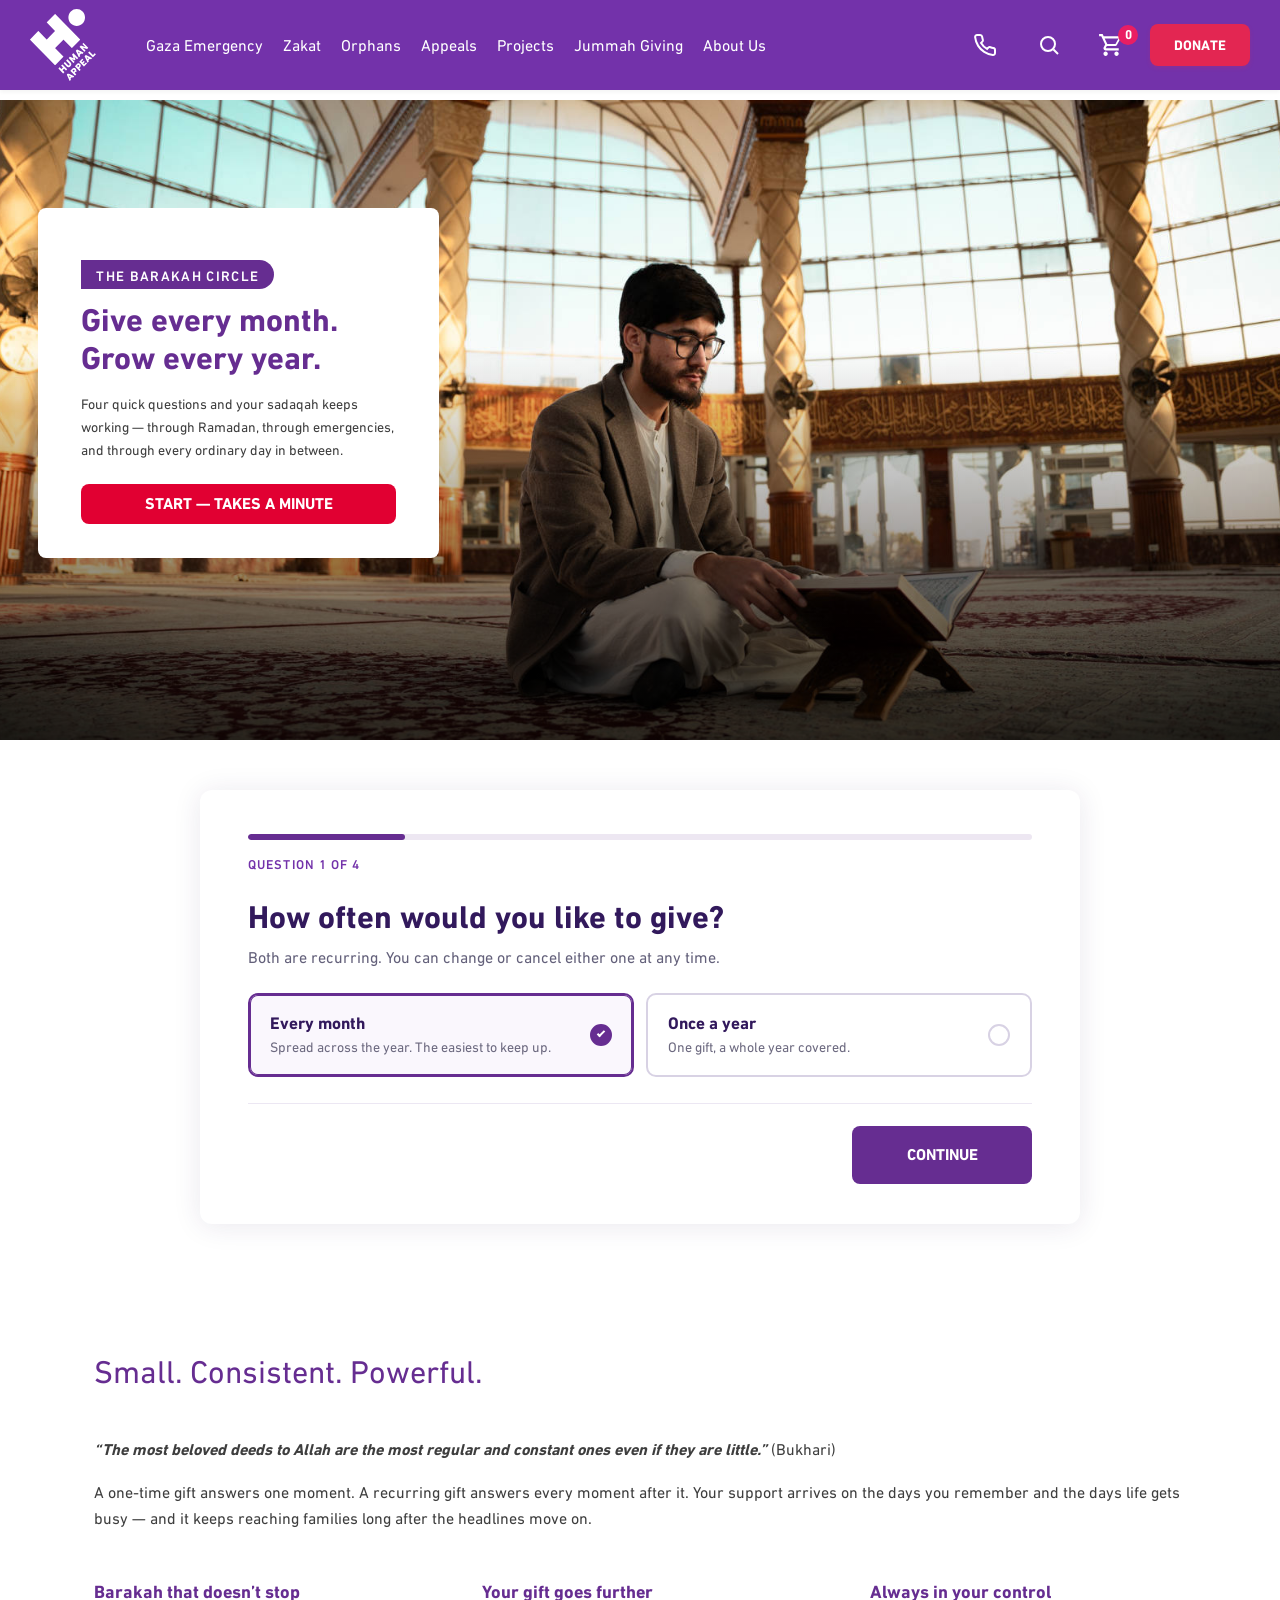
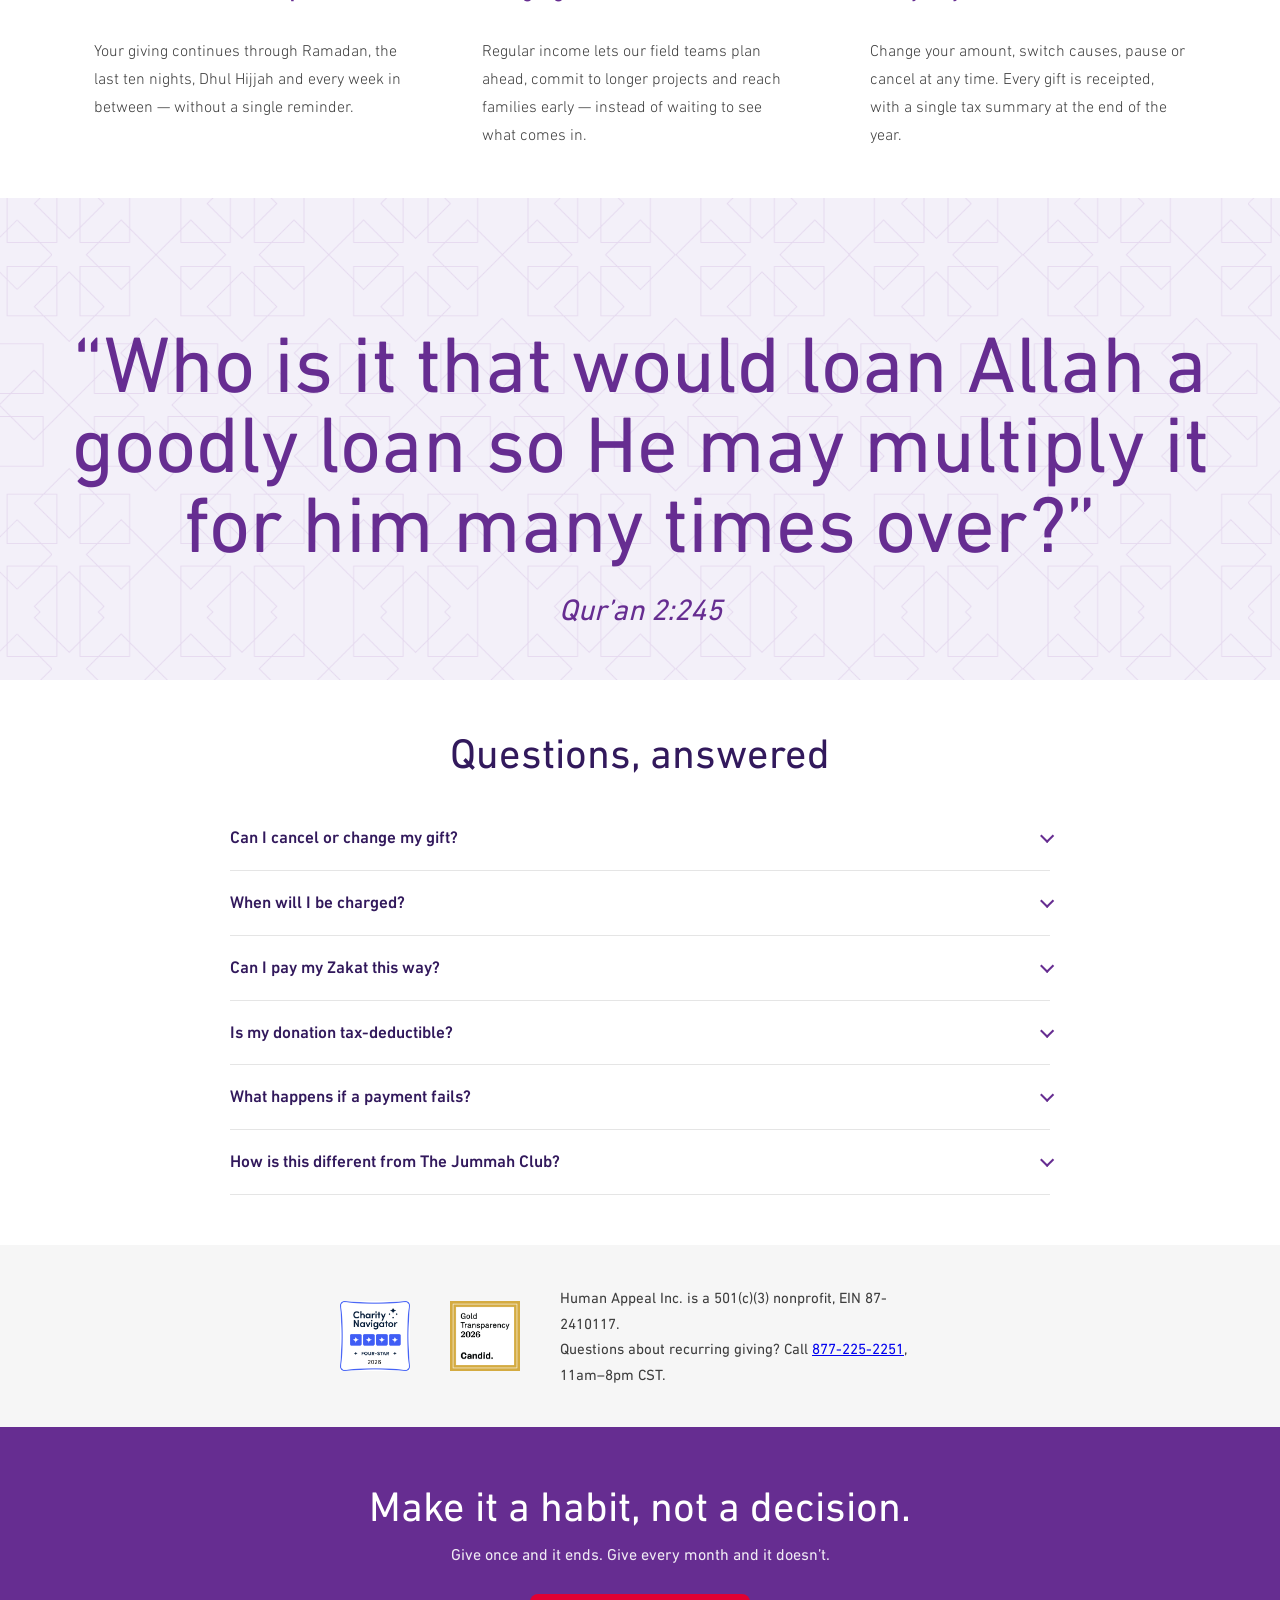
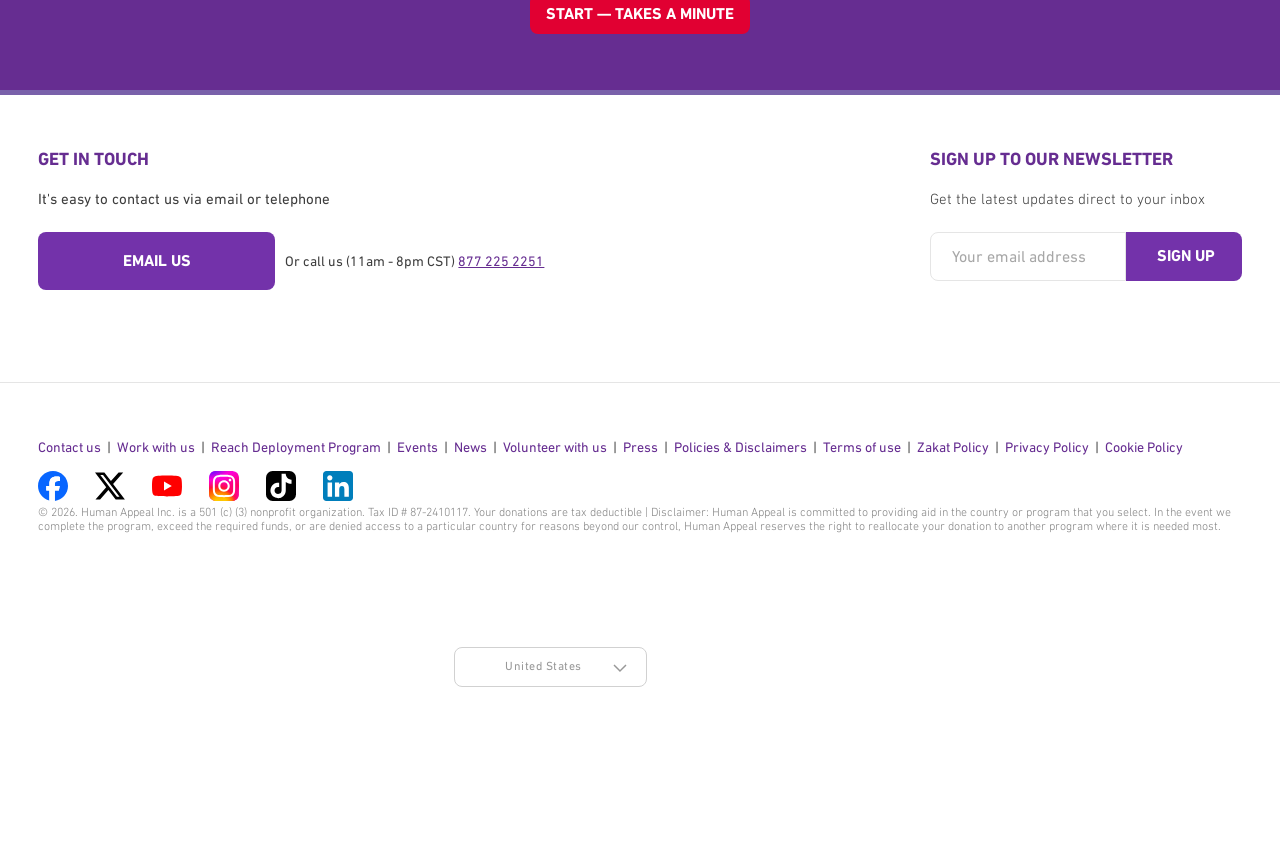
==== preview/live-simulation.html @ 6eb73ef5 "Verify the page inside the real site shell, and fix what that caught build-live-preview.py drops pag" ====
<!doctype html>
<html lang="en">
<head>
<meta charset="utf-8">
<meta name="viewport" content="width=device-width, initial-scale=1">
<title>The Barakah Circle — inside the live humanappealusa.org shell</title>
<meta name="robots" content="noindex, nofollow">
<style>
/* ===== the site's own stylesheets, byte-for-byte, fonts inlined ===== */
@charset "UTF-8";.fa,.fa-brands,.fa-classic,.fa-regular,.fa-solid,.fab,.far,.fas{--_fa-family:var(--fa-family,var(--fa-style-family,"Font Awesome 7 Free"));-webkit-font-smoothing:antialiased;-moz-osx-font-smoothing:grayscale;display:var(--fa-display,inline-block);font-family:var(--_fa-family);font-feature-settings:normal;font-style:normal;font-synthesis:none;font-variant:normal;font-weight:var(--fa-style,900);line-height:1;text-align:center;text-rendering:auto;width:var(--fa-width,1.25em)}:is(.fas,.far,.fab,.fa-solid,.fa-regular,.fa-brands,.fa-classic,.fa):before{content:var(--fa)/""}@supports not (content:""/""){:is(.fas,.far,.fab,.fa-solid,.fa-regular,.fa-brands,.fa-classic,.fa):before{content:var(--fa)}}.fa-1x{font-size:1em}.fa-2x{font-size:2em}.fa-3x{font-size:3em}.fa-4x{font-size:4em}.fa-5x{font-size:5em}.fa-6x{font-size:6em}.fa-7x{font-size:7em}.fa-8x{font-size:8em}.fa-9x{font-size:9em}.fa-10x{font-size:10em}.fa-2xs{font-size:.625em;line-height:.1em;vertical-align:.225em}.fa-xs{font-size:.75em;line-height:.08333em;vertical-align:.125em}.fa-sm{font-size:.875em;line-height:.07143em;vertical-align:.05357em}.fa-lg{font-size:1.25em;line-height:.05em;vertical-align:-.075em}.fa-xl{font-size:1.5em;line-height:.04167em;vertical-align:-.125em}.fa-2xl{font-size:2em;line-height:.03125em;vertical-align:-.1875em}.fa-width-auto{--fa-width:auto}.fa-fw,.fa-width-fixed{--fa-width:1.25em}.fa-ul{list-style-type:none;margin-inline-start:var(--fa-li-margin,2.5em);padding-inline-start:0}.fa-ul>li{position:relative}.fa-li{inset-inline-start:calc(var(--fa-li-width, 2em)*-1);position:absolute;text-align:center;width:var(--fa-li-width,2em);line-height:inherit}.fa-border{border-radius:var(--fa-border-radius,.1em);border:var(--fa-border-width,.0625em) var(--fa-border-style,solid) var(--fa-border-color,#eee);box-sizing:var(--fa-border-box-sizing,content-box);padding:var(--fa-border-padding,.1875em .25em)}.fa-pull-left,.fa-pull-start{float:inline-start;margin-inline-end:var(--fa-pull-margin,.3em)}.fa-pull-end,.fa-pull-right{float:inline-end;margin-inline-start:var(--fa-pull-margin,.3em)}.fa-beat{animation-name:fa-beat;animation-delay:var(--fa-animation-delay,0s);animation-direction:var(--fa-animation-direction,normal);animation-duration:var(--fa-animation-duration,1s);animation-iteration-count:var(--fa-animation-iteration-count,infinite);animation-timing-function:var(--fa-animation-timing,ease-in-out)}.fa-bounce{animation-name:fa-bounce;animation-delay:var(--fa-animation-delay,0s);animation-direction:var(--fa-animation-direction,normal);animation-duration:var(--fa-animation-duration,1s);animation-iteration-count:var(--fa-animation-iteration-count,infinite);animation-timing-function:var(--fa-animation-timing,cubic-bezier(.28,.84,.42,1))}.fa-fade{animation-name:fa-fade;animation-iteration-count:var(--fa-animation-iteration-count,infinite);animation-timing-function:var(--fa-animation-timing,cubic-bezier(.4,0,.6,1))}.fa-beat-fade,.fa-fade{animation-delay:var(--fa-animation-delay,0s);animation-direction:var(--fa-animation-direction,normal);animation-duration:var(--fa-animation-duration,1s)}.fa-beat-fade{animation-name:fa-beat-fade;animation-iteration-count:var(--fa-animation-iteration-count,infinite);animation-timing-function:var(--fa-animation-timing,cubic-bezier(.4,0,.6,1))}.fa-flip{animation-name:fa-flip;animation-delay:var(--fa-animation-delay,0s);animation-direction:var(--fa-animation-direction,normal);animation-duration:var(--fa-animation-duration,1s);animation-iteration-count:var(--fa-animation-iteration-count,infinite);animation-timing-function:var(--fa-animation-timing,ease-in-out)}.fa-shake{animation-name:fa-shake;animation-duration:var(--fa-animation-duration,1s);animation-iteration-count:var(--fa-animation-iteration-count,infinite);animation-timing-function:var(--fa-animation-timing,linear)}.fa-shake,.fa-spin{animation-delay:var(--fa-animation-delay,0s);animation-direction:var(--fa-animation-direction,normal)}.fa-spin{animation-name:fa-spin;animation-duration:var(--fa-animation-duration,2s);animation-iteration-count:var(--fa-animation-iteration-count,infinite);animation-timing-function:var(--fa-animation-timing,linear)}.fa-spin-reverse{--fa-animation-direction:reverse}.fa-pulse,.fa-spin-pulse{animation-name:fa-spin;animation-direction:var(--fa-animation-direction,normal);animation-duration:var(--fa-animation-duration,1s);animation-iteration-count:var(--fa-animation-iteration-count,infinite);animation-timing-function:var(--fa-animation-timing,steps(8))}@media (prefers-reduced-motion:reduce){.fa-beat,.fa-beat-fade,.fa-bounce,.fa-fade,.fa-flip,.fa-pulse,.fa-shake,.fa-spin,.fa-spin-pulse{animation:none!important;transition:none!important}}@keyframes fa-beat{0%,90%{transform:scale(1)}45%{transform:scale(var(--fa-beat-scale,1.25))}}@keyframes fa-bounce{0%{transform:scale(1) translateY(0)}10%{transform:scale(var(--fa-bounce-start-scale-x,1.1),var(--fa-bounce-start-scale-y,.9)) translateY(0)}30%{transform:scale(var(--fa-bounce-jump-scale-x,.9),var(--fa-bounce-jump-scale-y,1.1)) translateY(var(--fa-bounce-height,-.5em))}50%{transform:scale(var(--fa-bounce-land-scale-x,1.05),var(--fa-bounce-land-scale-y,.95)) translateY(0)}57%{transform:scale(1) translateY(var(--fa-bounce-rebound,-.125em))}64%{transform:scale(1) translateY(0)}to{transform:scale(1) translateY(0)}}@keyframes fa-fade{50%{opacity:var(--fa-fade-opacity,.4)}}@keyframes fa-beat-fade{0%,to{opacity:var(--fa-beat-fade-opacity,.4);transform:scale(1)}50%{opacity:1;transform:scale(var(--fa-beat-fade-scale,1.125))}}@keyframes fa-flip{50%{transform:rotate3d(var(--fa-flip-x,0),var(--fa-flip-y,1),var(--fa-flip-z,0),var(--fa-flip-angle,-180deg))}}@keyframes fa-shake{0%{transform:rotate(-15deg)}4%{transform:rotate(15deg)}8%,24%{transform:rotate(-18deg)}12%,28%{transform:rotate(18deg)}16%{transform:rotate(-22deg)}20%{transform:rotate(22deg)}32%{transform:rotate(-12deg)}36%{transform:rotate(12deg)}40%,to{transform:rotate(0)}}@keyframes fa-spin{0%{transform:rotate(0)}to{transform:rotate(1turn)}}.fa-rotate-90{transform:rotate(90deg)}.fa-rotate-180{transform:rotate(180deg)}.fa-rotate-270{transform:rotate(270deg)}.fa-flip-horizontal{transform:scaleX(-1)}.fa-flip-vertical{transform:scaleY(-1)}.fa-flip-both,.fa-flip-horizontal.fa-flip-vertical{transform:scale(-1)}.fa-rotate-by{transform:rotate(var(--fa-rotate-angle,0))}.fa-stack{display:inline-block;height:2em;line-height:2em;position:relative;vertical-align:middle;width:2.5em}.fa-stack-1x,.fa-stack-2x{--fa-width:100%;top:0;right:0;bottom:0;left:0;position:absolute;text-align:center;width:var(--fa-width);z-index:var(--fa-stack-z-index,auto)}.fa-stack-1x{line-height:inherit}.fa-stack-2x{font-size:2em}.fa-inverse{color:var(--fa-inverse,#fff)}.fa-0{--fa:"0"}.fa-1{--fa:"1"}.fa-2{--fa:"2"}.fa-3{--fa:"3"}.fa-4{--fa:"4"}.fa-5{--fa:"5"}.fa-6{--fa:"6"}.fa-7{--fa:"7"}.fa-8{--fa:"8"}.fa-9{--fa:"9"}.fa-exclamation{--fa:"!"}.fa-hashtag{--fa:"#"}.fa-dollar,.fa-dollar-sign,.fa-usd{--fa:"$"}.fa-percent,.fa-percentage{--fa:"%"}.fa-asterisk{--fa:"*"}.fa-add,.fa-plus{--fa:"+"}.fa-less-than{--fa:"<"}.fa-equals{--fa:"="}.fa-greater-than{--fa:">"}.fa-question{--fa:"?"}.fa-at{--fa:"@"}.fa-a{--fa:"A"}.fa-b{--fa:"B"}.fa-c{--fa:"C"}.fa-d{--fa:"D"}.fa-e{--fa:"E"}.fa-f{--fa:"F"}.fa-g{--fa:"G"}.fa-h{--fa:"H"}.fa-i{--fa:"I"}.fa-j{--fa:"J"}.fa-k{--fa:"K"}.fa-l{--fa:"L"}.fa-m{--fa:"M"}.fa-n{--fa:"N"}.fa-o{--fa:"O"}.fa-p{--fa:"P"}.fa-q{--fa:"Q"}.fa-r{--fa:"R"}.fa-s{--fa:"S"}.fa-t{--fa:"T"}.fa-u{--fa:"U"}.fa-v{--fa:"V"}.fa-w{--fa:"W"}.fa-x{--fa:"X"}.fa-y{--fa:"Y"}.fa-z{--fa:"Z"}.fa-faucet{--fa:""}.fa-faucet-drip{--fa:""}.fa-house-chimney-window{--fa:""}.fa-house-signal{--fa:""}.fa-temperature-arrow-down,.fa-temperature-down{--fa:""}.fa-temperature-arrow-up,.fa-temperature-up{--fa:""}.fa-trailer{--fa:""}.fa-bacteria{--fa:""}.fa-bacterium{--fa:""}.fa-box-tissue{--fa:""}.fa-hand-holding-medical{--fa:""}.fa-hand-sparkles{--fa:""}.fa-hands-bubbles,.fa-hands-wash{--fa:""}.fa-handshake-alt-slash,.fa-handshake-simple-slash,.fa-handshake-slash{--fa:""}.fa-head-side-cough{--fa:""}.fa-head-side-cough-slash{--fa:""}.fa-head-side-mask{--fa:""}.fa-head-side-virus{--fa:""}.fa-house-chimney-user{--fa:""}.fa-house-laptop,.fa-laptop-house{--fa:""}.fa-lungs-virus{--fa:""}.fa-people-arrows,.fa-people-arrows-left-right{--fa:""}.fa-plane-slash{--fa:""}.fa-pump-medical{--fa:""}.fa-pump-soap{--fa:""}.fa-shield-virus{--fa:""}.fa-sink{--fa:""}.fa-soap{--fa:""}.fa-stopwatch-20{--fa:""}.fa-shop-slash,.fa-store-alt-slash{--fa:""}.fa-store-slash{--fa:""}.fa-toilet-paper-slash{--fa:""}.fa-users-slash{--fa:""}.fa-virus{--fa:""}.fa-virus-slash{--fa:""}.fa-viruses{--fa:""}.fa-vest{--fa:""}.fa-vest-patches{--fa:""}.fa-arrow-trend-down{--fa:""}.fa-arrow-trend-up{--fa:""}.fa-arrow-up-from-bracket{--fa:""}.fa-austral-sign{--fa:""}.fa-baht-sign{--fa:""}.fa-bitcoin-sign{--fa:""}.fa-bolt-lightning{--fa:""}.fa-book-bookmark{--fa:""}.fa-camera-rotate{--fa:""}.fa-cedi-sign{--fa:""}.fa-chart-column{--fa:""}.fa-chart-gantt{--fa:""}.fa-clapperboard{--fa:""}.fa-closed-captioning-slash{--fa:""}.fa-clover{--fa:""}.fa-code-compare{--fa:""}.fa-code-fork{--fa:""}.fa-code-pull-request{--fa:""}.fa-colon-sign{--fa:""}.fa-cruzeiro-sign{--fa:""}.fa-display{--fa:""}.fa-dong-sign{--fa:""}.fa-elevator{--fa:""}.fa-filter-circle-xmark{--fa:""}.fa-florin-sign{--fa:""}.fa-folder-closed{--fa:""}.fa-franc-sign{--fa:""}.fa-guarani-sign{--fa:""}.fa-gun{--fa:""}.fa-hands-clapping{--fa:""}.fa-home-user,.fa-house-user{--fa:""}.fa-indian-rupee,.fa-indian-rupee-sign,.fa-inr{--fa:""}.fa-kip-sign{--fa:""}.fa-lari-sign{--fa:""}.fa-litecoin-sign{--fa:""}.fa-manat-sign{--fa:""}.fa-mask-face{--fa:""}.fa-mill-sign{--fa:""}.fa-money-bills{--fa:""}.fa-naira-sign{--fa:""}.fa-notdef{--fa:""}.fa-panorama{--fa:""}.fa-peseta-sign{--fa:""}.fa-peso-sign{--fa:""}.fa-plane-up{--fa:""}.fa-rupiah-sign{--fa:""}.fa-stairs{--fa:""}.fa-timeline{--fa:""}.fa-truck-front{--fa:""}.fa-try,.fa-turkish-lira,.fa-turkish-lira-sign{--fa:""}.fa-vault{--fa:""}.fa-magic-wand-sparkles,.fa-wand-magic-sparkles{--fa:""}.fa-wheat-alt,.fa-wheat-awn{--fa:""}.fa-wheelchair-alt,.fa-wheelchair-move{--fa:""}.fa-bangladeshi-taka-sign{--fa:""}.fa-bowl-rice{--fa:""}.fa-person-pregnant{--fa:""}.fa-home-lg,.fa-house-chimney{--fa:""}.fa-house-crack{--fa:""}.fa-house-medical{--fa:""}.fa-cent-sign{--fa:""}.fa-plus-minus{--fa:""}.fa-sailboat{--fa:""}.fa-section{--fa:""}.fa-shrimp{--fa:""}.fa-brazilian-real-sign{--fa:""}.fa-chart-simple{--fa:""}.fa-diagram-next{--fa:""}.fa-diagram-predecessor{--fa:""}.fa-diagram-successor{--fa:""}.fa-earth-oceania,.fa-globe-oceania{--fa:""}.fa-bug-slash{--fa:""}.fa-file-circle-plus{--fa:""}.fa-shop-lock{--fa:""}.fa-virus-covid{--fa:""}.fa-virus-covid-slash{--fa:""}.fa-anchor-circle-check{--fa:""}.fa-anchor-circle-exclamation{--fa:""}.fa-anchor-circle-xmark{--fa:""}.fa-anchor-lock{--fa:""}.fa-arrow-down-up-across-line{--fa:""}.fa-arrow-down-up-lock{--fa:""}.fa-arrow-right-to-city{--fa:""}.fa-arrow-up-from-ground-water{--fa:""}.fa-arrow-up-from-water-pump{--fa:""}.fa-arrow-up-right-dots{--fa:""}.fa-arrows-down-to-line{--fa:""}.fa-arrows-down-to-people{--fa:""}.fa-arrows-left-right-to-line{--fa:""}.fa-arrows-spin{--fa:""}.fa-arrows-split-up-and-left{--fa:""}.fa-arrows-to-circle{--fa:""}.fa-arrows-to-dot{--fa:""}.fa-arrows-to-eye{--fa:""}.fa-arrows-turn-right{--fa:""}.fa-arrows-turn-to-dots{--fa:""}.fa-arrows-up-to-line{--fa:""}.fa-bore-hole{--fa:""}.fa-bottle-droplet{--fa:""}.fa-bottle-water{--fa:""}.fa-bowl-food{--fa:""}.fa-boxes-packing{--fa:""}.fa-bridge{--fa:""}.fa-bridge-circle-check{--fa:""}.fa-bridge-circle-exclamation{--fa:""}.fa-bridge-circle-xmark{--fa:""}.fa-bridge-lock{--fa:""}.fa-bridge-water{--fa:""}.fa-bucket{--fa:""}.fa-bugs{--fa:""}.fa-building-circle-arrow-right{--fa:""}.fa-building-circle-check{--fa:""}.fa-building-circle-exclamation{--fa:""}.fa-building-circle-xmark{--fa:""}.fa-building-flag{--fa:""}.fa-building-lock{--fa:""}.fa-building-ngo{--fa:""}.fa-building-shield{--fa:""}.fa-building-un{--fa:""}.fa-building-user{--fa:""}.fa-building-wheat{--fa:""}.fa-burst{--fa:""}.fa-car-on{--fa:""}.fa-car-tunnel{--fa:""}.fa-child-combatant,.fa-child-rifle{--fa:""}.fa-children{--fa:""}.fa-circle-nodes{--fa:""}.fa-clipboard-question{--fa:""}.fa-cloud-showers-water{--fa:""}.fa-computer{--fa:""}.fa-cubes-stacked{--fa:""}.fa-envelope-circle-check{--fa:""}.fa-explosion{--fa:""}.fa-ferry{--fa:""}.fa-file-circle-exclamation{--fa:""}.fa-file-circle-minus{--fa:""}.fa-file-circle-question{--fa:""}.fa-file-shield{--fa:""}.fa-fire-burner{--fa:""}.fa-fish-fins{--fa:""}.fa-flask-vial{--fa:""}.fa-glass-water{--fa:""}.fa-glass-water-droplet{--fa:""}.fa-group-arrows-rotate{--fa:""}.fa-hand-holding-hand{--fa:""}.fa-handcuffs{--fa:""}.fa-hands-bound{--fa:""}.fa-hands-holding-child{--fa:""}.fa-hands-holding-circle{--fa:""}.fa-heart-circle-bolt{--fa:""}.fa-heart-circle-check{--fa:""}.fa-heart-circle-exclamation{--fa:""}.fa-heart-circle-minus{--fa:""}.fa-heart-circle-plus{--fa:""}.fa-heart-circle-xmark{--fa:""}.fa-helicopter-symbol{--fa:""}.fa-helmet-un{--fa:""}.fa-hill-avalanche{--fa:""}.fa-hill-rockslide{--fa:""}.fa-house-circle-check{--fa:""}.fa-house-circle-exclamation{--fa:""}.fa-house-circle-xmark{--fa:""}.fa-house-fire{--fa:""}.fa-house-flag{--fa:""}.fa-house-flood-water{--fa:""}.fa-house-flood-water-circle-arrow-right{--fa:""}.fa-house-lock{--fa:""}.fa-house-medical-circle-check{--fa:""}.fa-house-medical-circle-exclamation{--fa:""}.fa-house-medical-circle-xmark{--fa:""}.fa-house-medical-flag{--fa:""}.fa-house-tsunami{--fa:""}.fa-jar{--fa:""}.fa-jar-wheat{--fa:""}.fa-jet-fighter-up{--fa:""}.fa-jug-detergent{--fa:""}.fa-kitchen-set{--fa:""}.fa-land-mine-on{--fa:""}.fa-landmark-flag{--fa:""}.fa-laptop-file{--fa:""}.fa-lines-leaning{--fa:""}.fa-location-pin-lock{--fa:""}.fa-locust{--fa:""}.fa-magnifying-glass-arrow-right{--fa:""}.fa-magnifying-glass-chart{--fa:""}.fa-mars-and-venus-burst{--fa:""}.fa-mask-ventilator{--fa:""}.fa-mattress-pillow{--fa:""}.fa-mobile-retro{--fa:""}.fa-money-bill-transfer{--fa:""}.fa-money-bill-trend-up{--fa:""}.fa-money-bill-wheat{--fa:""}.fa-mosquito{--fa:""}.fa-mosquito-net{--fa:""}.fa-mound{--fa:""}.fa-mountain-city{--fa:""}.fa-mountain-sun{--fa:""}.fa-oil-well{--fa:""}.fa-people-group{--fa:""}.fa-people-line{--fa:""}.fa-people-pulling{--fa:""}.fa-people-robbery{--fa:""}.fa-people-roof{--fa:""}.fa-person-arrow-down-to-line{--fa:""}.fa-person-arrow-up-from-line{--fa:""}.fa-person-breastfeeding{--fa:""}.fa-person-burst{--fa:""}.fa-person-cane{--fa:""}.fa-person-chalkboard{--fa:""}.fa-person-circle-check{--fa:""}.fa-person-circle-exclamation{--fa:""}.fa-person-circle-minus{--fa:""}.fa-person-circle-plus{--fa:""}.fa-person-circle-question{--fa:""}.fa-person-circle-xmark{--fa:""}.fa-person-dress-burst{--fa:""}.fa-person-drowning{--fa:""}.fa-person-falling{--fa:""}.fa-person-falling-burst{--fa:""}.fa-person-half-dress{--fa:""}.fa-person-harassing{--fa:""}.fa-person-military-pointing{--fa:""}.fa-person-military-rifle{--fa:""}.fa-person-military-to-person{--fa:""}.fa-person-rays{--fa:""}.fa-person-rifle{--fa:""}.fa-person-shelter{--fa:""}.fa-person-walking-arrow-loop-left{--fa:""}.fa-person-walking-arrow-right{--fa:""}.fa-person-walking-dashed-line-arrow-right{--fa:""}.fa-person-walking-luggage{--fa:""}.fa-plane-circle-check{--fa:""}.fa-plane-circle-exclamation{--fa:""}.fa-plane-circle-xmark{--fa:""}.fa-plane-lock{--fa:""}.fa-plate-wheat{--fa:""}.fa-plug-circle-bolt{--fa:""}.fa-plug-circle-check{--fa:""}.fa-plug-circle-exclamation{--fa:""}.fa-plug-circle-minus{--fa:""}.fa-plug-circle-plus{--fa:""}.fa-plug-circle-xmark{--fa:""}.fa-ranking-star{--fa:""}.fa-road-barrier{--fa:""}.fa-road-bridge{--fa:""}.fa-road-circle-check{--fa:""}.fa-road-circle-exclamation{--fa:""}.fa-road-circle-xmark{--fa:""}.fa-road-lock{--fa:""}.fa-road-spikes{--fa:""}.fa-rug{--fa:""}.fa-sack-xmark{--fa:""}.fa-school-circle-check{--fa:""}.fa-school-circle-exclamation{--fa:""}.fa-school-circle-xmark{--fa:""}.fa-school-flag{--fa:""}.fa-school-lock{--fa:""}.fa-sheet-plastic{--fa:""}.fa-shield-cat{--fa:""}.fa-shield-dog{--fa:""}.fa-shield-heart{--fa:""}.fa-square-nfi{--fa:""}.fa-square-person-confined{--fa:""}.fa-square-virus{--fa:""}.fa-rod-asclepius,.fa-rod-snake,.fa-staff-aesculapius,.fa-staff-snake{--fa:""}.fa-sun-plant-wilt{--fa:""}.fa-tarp{--fa:""}.fa-tarp-droplet{--fa:""}.fa-tent{--fa:""}.fa-tent-arrow-down-to-line{--fa:""}.fa-tent-arrow-left-right{--fa:""}.fa-tent-arrow-turn-left{--fa:""}.fa-tent-arrows-down{--fa:""}.fa-tents{--fa:""}.fa-toilet-portable{--fa:""}.fa-toilets-portable{--fa:""}.fa-tower-cell{--fa:""}.fa-tower-observation{--fa:""}.fa-tree-city{--fa:""}.fa-trowel{--fa:""}.fa-trowel-bricks{--fa:""}.fa-truck-arrow-right{--fa:""}.fa-truck-droplet{--fa:""}.fa-truck-field{--fa:""}.fa-truck-field-un{--fa:""}.fa-truck-plane{--fa:""}.fa-users-between-lines{--fa:""}.fa-users-line{--fa:""}.fa-users-rays{--fa:""}.fa-users-rectangle{--fa:""}.fa-users-viewfinder{--fa:""}.fa-vial-circle-check{--fa:""}.fa-vial-virus{--fa:""}.fa-wheat-awn-circle-exclamation{--fa:""}.fa-worm{--fa:""}.fa-xmarks-lines{--fa:""}.fa-child-dress{--fa:""}.fa-child-reaching{--fa:""}.fa-file-circle-check{--fa:""}.fa-file-circle-xmark{--fa:""}.fa-person-through-window{--fa:""}.fa-plant-wilt{--fa:""}.fa-stapler{--fa:""}.fa-train-tram{--fa:""}.fa-table-cells-column-lock{--fa:""}.fa-table-cells-row-lock{--fa:""}.fa-web-awesome{--fa:""}.fa-thumb-tack-slash,.fa-thumbtack-slash{--fa:""}.fa-table-cells-row-unlock{--fa:""}.fa-chart-diagram{--fa:""}.fa-comment-nodes{--fa:""}.fa-file-fragment{--fa:""}.fa-file-half-dashed{--fa:""}.fa-hexagon-nodes{--fa:""}.fa-hexagon-nodes-bolt{--fa:""}.fa-square-binary{--fa:""}.fa-pentagon{--fa:""}.fa-non-binary{--fa:""}.fa-spiral{--fa:""}.fa-picture-in-picture{--fa:""}.fa-mobile-vibrate{--fa:""}.fa-single-quote-left{--fa:""}.fa-single-quote-right{--fa:""}.fa-bus-side{--fa:""}.fa-heptagon,.fa-septagon{--fa:""}.fa-aquarius{--fa:""}.fa-aries{--fa:""}.fa-cancer{--fa:""}.fa-capricorn{--fa:""}.fa-gemini{--fa:""}.fa-leo{--fa:""}.fa-libra{--fa:""}.fa-pisces{--fa:""}.fa-sagittarius{--fa:""}.fa-scorpio{--fa:""}.fa-taurus{--fa:""}.fa-virgo{--fa:""}.fa-glass-martini,.fa-martini-glass-empty{--fa:""}.fa-music{--fa:""}.fa-magnifying-glass,.fa-search{--fa:""}.fa-heart{--fa:""}.fa-star{--fa:""}.fa-user,.fa-user-alt,.fa-user-large{--fa:""}.fa-film,.fa-film-alt,.fa-film-simple{--fa:""}.fa-table-cells-large,.fa-th-large{--fa:""}.fa-table-cells,.fa-th{--fa:""}.fa-table-list,.fa-th-list{--fa:""}.fa-check{--fa:""}.fa-close,.fa-multiply,.fa-remove,.fa-times,.fa-xmark{--fa:""}.fa-magnifying-glass-plus,.fa-search-plus{--fa:""}.fa-magnifying-glass-minus,.fa-search-minus{--fa:""}.fa-power-off{--fa:""}.fa-signal,.fa-signal-5,.fa-signal-perfect{--fa:""}.fa-cog,.fa-gear{--fa:""}.fa-home,.fa-home-alt,.fa-home-lg-alt,.fa-house{--fa:""}.fa-clock,.fa-clock-four{--fa:""}.fa-road{--fa:""}.fa-download{--fa:""}.fa-inbox{--fa:""}.fa-arrow-right-rotate,.fa-arrow-rotate-forward,.fa-arrow-rotate-right,.fa-redo{--fa:""}.fa-arrows-rotate,.fa-refresh,.fa-sync{--fa:""}.fa-list-alt,.fa-rectangle-list{--fa:""}.fa-lock{--fa:""}.fa-flag{--fa:""}.fa-headphones,.fa-headphones-alt,.fa-headphones-simple{--fa:""}.fa-volume-off{--fa:""}.fa-volume-down,.fa-volume-low{--fa:""}.fa-volume-high,.fa-volume-up{--fa:""}.fa-qrcode{--fa:""}.fa-barcode{--fa:""}.fa-tag{--fa:""}.fa-tags{--fa:""}.fa-book{--fa:""}.fa-bookmark{--fa:""}.fa-print{--fa:""}.fa-camera,.fa-camera-alt{--fa:""}.fa-font{--fa:""}.fa-bold{--fa:""}.fa-italic{--fa:""}.fa-text-height{--fa:""}.fa-text-width{--fa:""}.fa-align-left{--fa:""}.fa-align-center{--fa:""}.fa-align-right{--fa:""}.fa-align-justify{--fa:""}.fa-list,.fa-list-squares{--fa:""}.fa-dedent,.fa-outdent{--fa:""}.fa-indent{--fa:""}.fa-video,.fa-video-camera{--fa:""}.fa-image{--fa:""}.fa-location-pin,.fa-map-marker{--fa:""}.fa-adjust,.fa-circle-half-stroke{--fa:""}.fa-droplet,.fa-tint{--fa:""}.fa-edit,.fa-pen-to-square{--fa:""}.fa-arrows,.fa-arrows-up-down-left-right{--fa:""}.fa-backward-step,.fa-step-backward{--fa:""}.fa-backward-fast,.fa-fast-backward{--fa:""}.fa-backward{--fa:""}.fa-play{--fa:""}.fa-pause{--fa:""}.fa-stop{--fa:""}.fa-forward{--fa:""}.fa-fast-forward,.fa-forward-fast{--fa:""}.fa-forward-step,.fa-step-forward{--fa:""}.fa-eject{--fa:""}.fa-chevron-left{--fa:""}.fa-chevron-right{--fa:""}.fa-circle-plus,.fa-plus-circle{--fa:""}.fa-circle-minus,.fa-minus-circle{--fa:""}.fa-circle-xmark,.fa-times-circle,.fa-xmark-circle{--fa:""}.fa-check-circle,.fa-circle-check{--fa:""}.fa-circle-question,.fa-question-circle{--fa:""}.fa-circle-info,.fa-info-circle{--fa:""}.fa-crosshairs{--fa:""}.fa-ban,.fa-cancel{--fa:""}.fa-arrow-left{--fa:""}.fa-arrow-right{--fa:""}.fa-arrow-up{--fa:""}.fa-arrow-down{--fa:""}.fa-mail-forward,.fa-share{--fa:""}.fa-expand{--fa:""}.fa-compress{--fa:""}.fa-minus,.fa-subtract{--fa:""}.fa-circle-exclamation,.fa-exclamation-circle{--fa:""}.fa-gift{--fa:""}.fa-leaf{--fa:""}.fa-fire{--fa:""}.fa-eye{--fa:""}.fa-eye-slash{--fa:""}.fa-exclamation-triangle,.fa-triangle-exclamation,.fa-warning{--fa:""}.fa-plane{--fa:""}.fa-calendar-alt,.fa-calendar-days{--fa:""}.fa-random,.fa-shuffle{--fa:""}.fa-comment{--fa:""}.fa-magnet{--fa:""}.fa-chevron-up{--fa:""}.fa-chevron-down{--fa:""}.fa-retweet{--fa:""}.fa-cart-shopping,.fa-shopping-cart{--fa:""}.fa-folder,.fa-folder-blank{--fa:""}.fa-folder-open{--fa:""}.fa-arrows-up-down,.fa-arrows-v{--fa:""}.fa-arrows-h,.fa-arrows-left-right{--fa:""}.fa-bar-chart,.fa-chart-bar{--fa:""}.fa-camera-retro{--fa:""}.fa-key{--fa:""}.fa-cogs,.fa-gears{--fa:""}.fa-comments{--fa:""}.fa-star-half{--fa:""}.fa-arrow-right-from-bracket,.fa-sign-out{--fa:""}.fa-thumb-tack,.fa-thumbtack{--fa:""}.fa-arrow-up-right-from-square,.fa-external-link{--fa:""}.fa-arrow-right-to-bracket,.fa-sign-in{--fa:""}.fa-trophy{--fa:""}.fa-upload{--fa:""}.fa-lemon{--fa:""}.fa-phone{--fa:""}.fa-phone-square,.fa-square-phone{--fa:""}.fa-unlock{--fa:""}.fa-credit-card,.fa-credit-card-alt{--fa:""}.fa-feed,.fa-rss{--fa:""}.fa-hard-drive,.fa-hdd{--fa:""}.fa-bullhorn{--fa:""}.fa-certificate{--fa:""}.fa-hand-point-right{--fa:""}.fa-hand-point-left{--fa:""}.fa-hand-point-up{--fa:""}.fa-hand-point-down{--fa:""}.fa-arrow-circle-left,.fa-circle-arrow-left{--fa:""}.fa-arrow-circle-right,.fa-circle-arrow-right{--fa:""}.fa-arrow-circle-up,.fa-circle-arrow-up{--fa:""}.fa-arrow-circle-down,.fa-circle-arrow-down{--fa:""}.fa-globe{--fa:""}.fa-wrench{--fa:""}.fa-list-check,.fa-tasks{--fa:""}.fa-filter{--fa:""}.fa-briefcase{--fa:""}.fa-arrows-alt,.fa-up-down-left-right{--fa:""}.fa-users{--fa:""}.fa-chain,.fa-link{--fa:""}.fa-cloud{--fa:""}.fa-flask{--fa:""}.fa-cut,.fa-scissors{--fa:""}.fa-copy{--fa:""}.fa-paperclip{--fa:""}.fa-floppy-disk,.fa-save{--fa:""}.fa-square{--fa:""}.fa-bars,.fa-navicon{--fa:""}.fa-list-dots,.fa-list-ul{--fa:""}.fa-list-1-2,.fa-list-numeric,.fa-list-ol{--fa:""}.fa-strikethrough{--fa:""}.fa-underline{--fa:""}.fa-table{--fa:""}.fa-magic,.fa-wand-magic{--fa:""}.fa-truck{--fa:""}.fa-money-bill{--fa:""}.fa-caret-down{--fa:""}.fa-caret-up{--fa:""}.fa-caret-left{--fa:""}.fa-caret-right{--fa:""}.fa-columns,.fa-table-columns{--fa:""}.fa-sort,.fa-unsorted{--fa:""}.fa-sort-desc,.fa-sort-down{--fa:""}.fa-sort-asc,.fa-sort-up{--fa:""}.fa-envelope{--fa:""}.fa-arrow-left-rotate,.fa-arrow-rotate-back,.fa-arrow-rotate-backward,.fa-arrow-rotate-left,.fa-undo{--fa:""}.fa-gavel,.fa-legal{--fa:""}.fa-bolt,.fa-zap{--fa:""}.fa-sitemap{--fa:""}.fa-umbrella{--fa:""}.fa-file-clipboard,.fa-paste{--fa:""}.fa-lightbulb{--fa:""}.fa-arrow-right-arrow-left,.fa-exchange{--fa:""}.fa-cloud-arrow-down,.fa-cloud-download,.fa-cloud-download-alt{--fa:""}.fa-cloud-arrow-up,.fa-cloud-upload,.fa-cloud-upload-alt{--fa:""}.fa-user-doctor,.fa-user-md{--fa:""}.fa-stethoscope{--fa:""}.fa-suitcase{--fa:""}.fa-bell{--fa:""}.fa-coffee,.fa-mug-saucer{--fa:""}.fa-hospital,.fa-hospital-alt,.fa-hospital-wide{--fa:""}.fa-ambulance,.fa-truck-medical{--fa:""}.fa-medkit,.fa-suitcase-medical{--fa:""}.fa-fighter-jet,.fa-jet-fighter{--fa:""}.fa-beer,.fa-beer-mug-empty{--fa:""}.fa-h-square,.fa-square-h{--fa:""}.fa-plus-square,.fa-square-plus{--fa:""}.fa-angle-double-left,.fa-angles-left{--fa:""}.fa-angle-double-right,.fa-angles-right{--fa:""}.fa-angle-double-up,.fa-angles-up{--fa:""}.fa-angle-double-down,.fa-angles-down{--fa:""}.fa-angle-left{--fa:""}.fa-angle-right{--fa:""}.fa-angle-up{--fa:""}.fa-angle-down{--fa:""}.fa-laptop{--fa:""}.fa-tablet-button{--fa:""}.fa-mobile-button{--fa:""}.fa-quote-left,.fa-quote-left-alt{--fa:""}.fa-quote-right,.fa-quote-right-alt{--fa:""}.fa-spinner{--fa:""}.fa-circle{--fa:""}.fa-face-smile,.fa-smile{--fa:""}.fa-face-frown,.fa-frown{--fa:""}.fa-face-meh,.fa-meh{--fa:""}.fa-gamepad{--fa:""}.fa-keyboard{--fa:""}.fa-flag-checkered{--fa:""}.fa-terminal{--fa:""}.fa-code{--fa:""}.fa-mail-reply-all,.fa-reply-all{--fa:""}.fa-location-arrow{--fa:""}.fa-crop{--fa:""}.fa-code-branch{--fa:""}.fa-chain-broken,.fa-chain-slash,.fa-link-slash,.fa-unlink{--fa:""}.fa-info{--fa:""}.fa-superscript{--fa:""}.fa-subscript{--fa:""}.fa-eraser{--fa:""}.fa-puzzle-piece{--fa:""}.fa-microphone{--fa:""}.fa-microphone-slash{--fa:""}.fa-shield,.fa-shield-blank{--fa:""}.fa-calendar{--fa:""}.fa-fire-extinguisher{--fa:""}.fa-rocket{--fa:""}.fa-chevron-circle-left,.fa-circle-chevron-left{--fa:""}.fa-chevron-circle-right,.fa-circle-chevron-right{--fa:""}.fa-chevron-circle-up,.fa-circle-chevron-up{--fa:""}.fa-chevron-circle-down,.fa-circle-chevron-down{--fa:""}.fa-anchor{--fa:""}.fa-unlock-alt,.fa-unlock-keyhole{--fa:""}.fa-bullseye{--fa:""}.fa-ellipsis,.fa-ellipsis-h{--fa:""}.fa-ellipsis-v,.fa-ellipsis-vertical{--fa:""}.fa-rss-square,.fa-square-rss{--fa:""}.fa-circle-play,.fa-play-circle{--fa:""}.fa-ticket{--fa:""}.fa-minus-square,.fa-square-minus{--fa:""}.fa-arrow-turn-up,.fa-level-up{--fa:""}.fa-arrow-turn-down,.fa-level-down{--fa:""}.fa-check-square,.fa-square-check{--fa:""}.fa-pen-square,.fa-pencil-square,.fa-square-pen{--fa:""}.fa-external-link-square,.fa-square-arrow-up-right{--fa:""}.fa-share-from-square,.fa-share-square{--fa:""}.fa-compass{--fa:""}.fa-caret-square-down,.fa-square-caret-down{--fa:""}.fa-caret-square-up,.fa-square-caret-up{--fa:""}.fa-caret-square-right,.fa-square-caret-right{--fa:""}.fa-eur,.fa-euro,.fa-euro-sign{--fa:""}.fa-gbp,.fa-pound-sign,.fa-sterling-sign{--fa:""}.fa-rupee,.fa-rupee-sign{--fa:""}.fa-cny,.fa-jpy,.fa-rmb,.fa-yen,.fa-yen-sign{--fa:""}.fa-rouble,.fa-rub,.fa-ruble,.fa-ruble-sign{--fa:""}.fa-krw,.fa-won,.fa-won-sign{--fa:""}.fa-file{--fa:""}.fa-file-alt,.fa-file-lines,.fa-file-text{--fa:""}.fa-arrow-down-a-z,.fa-sort-alpha-asc,.fa-sort-alpha-down{--fa:""}.fa-arrow-up-a-z,.fa-sort-alpha-up{--fa:""}.fa-arrow-down-wide-short,.fa-sort-amount-asc,.fa-sort-amount-down{--fa:""}.fa-arrow-up-wide-short,.fa-sort-amount-up{--fa:""}.fa-arrow-down-1-9,.fa-sort-numeric-asc,.fa-sort-numeric-down{--fa:""}.fa-arrow-up-1-9,.fa-sort-numeric-up{--fa:""}.fa-thumbs-up{--fa:""}.fa-thumbs-down{--fa:""}.fa-arrow-down-long,.fa-long-arrow-down{--fa:""}.fa-arrow-up-long,.fa-long-arrow-up{--fa:""}.fa-arrow-left-long,.fa-long-arrow-left{--fa:""}.fa-arrow-right-long,.fa-long-arrow-right{--fa:""}.fa-female,.fa-person-dress{--fa:""}.fa-male,.fa-person{--fa:""}.fa-sun{--fa:""}.fa-moon{--fa:""}.fa-archive,.fa-box-archive{--fa:""}.fa-bug{--fa:""}.fa-caret-square-left,.fa-square-caret-left{--fa:""}.fa-circle-dot,.fa-dot-circle{--fa:""}.fa-wheelchair{--fa:""}.fa-lira-sign{--fa:""}.fa-shuttle-space,.fa-space-shuttle{--fa:""}.fa-envelope-square,.fa-square-envelope{--fa:""}.fa-bank,.fa-building-columns,.fa-institution,.fa-museum,.fa-university{--fa:""}.fa-graduation-cap,.fa-mortar-board{--fa:""}.fa-language{--fa:""}.fa-fax{--fa:""}.fa-building{--fa:""}.fa-child{--fa:""}.fa-paw{--fa:""}.fa-cube{--fa:""}.fa-cubes{--fa:""}.fa-recycle{--fa:""}.fa-automobile,.fa-car{--fa:""}.fa-cab,.fa-taxi{--fa:""}.fa-tree{--fa:""}.fa-database{--fa:""}.fa-file-pdf{--fa:""}.fa-file-word{--fa:""}.fa-file-excel{--fa:""}.fa-file-powerpoint{--fa:""}.fa-file-image{--fa:""}.fa-file-archive,.fa-file-zipper{--fa:""}.fa-file-audio{--fa:""}.fa-file-video{--fa:""}.fa-file-code{--fa:""}.fa-life-ring{--fa:""}.fa-circle-notch{--fa:""}.fa-paper-plane{--fa:""}.fa-clock-rotate-left,.fa-history{--fa:""}.fa-header,.fa-heading{--fa:""}.fa-paragraph{--fa:""}.fa-sliders,.fa-sliders-h{--fa:""}.fa-share-alt,.fa-share-nodes{--fa:""}.fa-share-alt-square,.fa-square-share-nodes{--fa:""}.fa-bomb{--fa:""}.fa-futbol,.fa-futbol-ball,.fa-soccer-ball{--fa:""}.fa-teletype,.fa-tty{--fa:""}.fa-binoculars{--fa:""}.fa-plug{--fa:""}.fa-newspaper{--fa:""}.fa-wifi,.fa-wifi-3,.fa-wifi-strong{--fa:""}.fa-calculator{--fa:""}.fa-bell-slash{--fa:""}.fa-trash{--fa:""}.fa-copyright{--fa:""}.fa-eye-dropper,.fa-eye-dropper-empty,.fa-eyedropper{--fa:""}.fa-paint-brush,.fa-paintbrush{--fa:""}.fa-birthday-cake,.fa-cake,.fa-cake-candles{--fa:""}.fa-area-chart,.fa-chart-area{--fa:""}.fa-chart-pie,.fa-pie-chart{--fa:""}.fa-chart-line,.fa-line-chart{--fa:""}.fa-toggle-off{--fa:""}.fa-toggle-on{--fa:""}.fa-bicycle{--fa:""}.fa-bus{--fa:""}.fa-closed-captioning{--fa:""}.fa-ils,.fa-shekel,.fa-shekel-sign,.fa-sheqel,.fa-sheqel-sign{--fa:""}.fa-cart-plus{--fa:""}.fa-cart-arrow-down{--fa:""}.fa-diamond{--fa:""}.fa-ship{--fa:""}.fa-user-secret{--fa:""}.fa-motorcycle{--fa:""}.fa-street-view{--fa:""}.fa-heart-pulse,.fa-heartbeat{--fa:""}.fa-venus{--fa:""}.fa-mars{--fa:""}.fa-mercury{--fa:""}.fa-mars-and-venus{--fa:""}.fa-transgender,.fa-transgender-alt{--fa:""}.fa-venus-double{--fa:""}.fa-mars-double{--fa:""}.fa-venus-mars{--fa:""}.fa-mars-stroke{--fa:""}.fa-mars-stroke-up,.fa-mars-stroke-v{--fa:""}.fa-mars-stroke-h,.fa-mars-stroke-right{--fa:""}.fa-neuter{--fa:""}.fa-genderless{--fa:""}.fa-server{--fa:""}.fa-user-plus{--fa:""}.fa-user-times,.fa-user-xmark{--fa:""}.fa-bed{--fa:""}.fa-train{--fa:""}.fa-subway,.fa-train-subway{--fa:""}.fa-battery,.fa-battery-5,.fa-battery-full{--fa:""}.fa-battery-4,.fa-battery-three-quarters{--fa:""}.fa-battery-3,.fa-battery-half{--fa:""}.fa-battery-2,.fa-battery-quarter{--fa:""}.fa-battery-0,.fa-battery-empty{--fa:""}.fa-arrow-pointer,.fa-mouse-pointer{--fa:""}.fa-i-cursor{--fa:""}.fa-object-group{--fa:""}.fa-object-ungroup{--fa:""}.fa-note-sticky,.fa-sticky-note{--fa:""}.fa-clone{--fa:""}.fa-balance-scale,.fa-scale-balanced{--fa:""}.fa-hourglass-1,.fa-hourglass-start{--fa:""}.fa-hourglass-2,.fa-hourglass-half{--fa:""}.fa-hourglass-3,.fa-hourglass-end{--fa:""}.fa-hourglass,.fa-hourglass-empty{--fa:""}.fa-hand-back-fist,.fa-hand-rock{--fa:""}.fa-hand,.fa-hand-paper{--fa:""}.fa-hand-scissors{--fa:""}.fa-hand-lizard{--fa:""}.fa-hand-spock{--fa:""}.fa-hand-pointer{--fa:""}.fa-hand-peace{--fa:""}.fa-trademark{--fa:""}.fa-registered{--fa:""}.fa-television,.fa-tv,.fa-tv-alt{--fa:""}.fa-calendar-plus{--fa:""}.fa-calendar-minus{--fa:""}.fa-calendar-times,.fa-calendar-xmark{--fa:""}.fa-calendar-check{--fa:""}.fa-industry{--fa:""}.fa-map-pin{--fa:""}.fa-map-signs,.fa-signs-post{--fa:""}.fa-map{--fa:""}.fa-comment-alt,.fa-message{--fa:""}.fa-circle-pause,.fa-pause-circle{--fa:""}.fa-circle-stop,.fa-stop-circle{--fa:""}.fa-bag-shopping,.fa-shopping-bag{--fa:""}.fa-basket-shopping,.fa-shopping-basket{--fa:""}.fa-universal-access{--fa:""}.fa-blind,.fa-person-walking-with-cane{--fa:""}.fa-audio-description{--fa:""}.fa-phone-volume,.fa-volume-control-phone{--fa:""}.fa-braille{--fa:""}.fa-assistive-listening-systems,.fa-ear-listen{--fa:""}.fa-american-sign-language-interpreting,.fa-asl-interpreting,.fa-hands-american-sign-language-interpreting,.fa-hands-asl-interpreting{--fa:""}.fa-deaf,.fa-deafness,.fa-ear-deaf,.fa-hard-of-hearing{--fa:""}.fa-hands,.fa-sign-language,.fa-signing{--fa:""}.fa-eye-low-vision,.fa-low-vision{--fa:""}.fa-font-awesome,.fa-font-awesome-flag,.fa-font-awesome-logo-full{--fa:""}.fa-handshake,.fa-handshake-alt,.fa-handshake-simple{--fa:""}.fa-envelope-open{--fa:""}.fa-address-book,.fa-contact-book{--fa:""}.fa-address-card,.fa-contact-card,.fa-vcard{--fa:""}.fa-circle-user,.fa-user-circle{--fa:""}.fa-id-badge{--fa:""}.fa-drivers-license,.fa-id-card{--fa:""}.fa-temperature-4,.fa-temperature-full,.fa-thermometer-4,.fa-thermometer-full{--fa:""}.fa-temperature-3,.fa-temperature-three-quarters,.fa-thermometer-3,.fa-thermometer-three-quarters{--fa:""}.fa-temperature-2,.fa-temperature-half,.fa-thermometer-2,.fa-thermometer-half{--fa:""}.fa-temperature-1,.fa-temperature-quarter,.fa-thermometer-1,.fa-thermometer-quarter{--fa:""}.fa-temperature-0,.fa-temperature-empty,.fa-thermometer-0,.fa-thermometer-empty{--fa:""}.fa-shower{--fa:""}.fa-bath,.fa-bathtub{--fa:""}.fa-podcast{--fa:""}.fa-window-maximize{--fa:""}.fa-window-minimize{--fa:""}.fa-window-restore{--fa:""}.fa-square-xmark,.fa-times-square,.fa-xmark-square{--fa:""}.fa-microchip{--fa:""}.fa-snowflake{--fa:""}.fa-spoon,.fa-utensil-spoon{--fa:""}.fa-cutlery,.fa-utensils{--fa:""}.fa-rotate-back,.fa-rotate-backward,.fa-rotate-left,.fa-undo-alt{--fa:""}.fa-trash-alt,.fa-trash-can{--fa:""}.fa-rotate,.fa-sync-alt{--fa:""}.fa-stopwatch{--fa:""}.fa-right-from-bracket,.fa-sign-out-alt{--fa:""}.fa-right-to-bracket,.fa-sign-in-alt{--fa:""}.fa-redo-alt,.fa-rotate-forward,.fa-rotate-right{--fa:""}.fa-poo{--fa:""}.fa-images{--fa:""}.fa-pencil,.fa-pencil-alt{--fa:""}.fa-pen{--fa:""}.fa-pen-alt,.fa-pen-clip{--fa:""}.fa-octagon{--fa:""}.fa-down-long,.fa-long-arrow-alt-down{--fa:""}.fa-left-long,.fa-long-arrow-alt-left{--fa:""}.fa-long-arrow-alt-right,.fa-right-long{--fa:""}.fa-long-arrow-alt-up,.fa-up-long{--fa:""}.fa-hexagon{--fa:""}.fa-file-edit,.fa-file-pen{--fa:""}.fa-expand-arrows-alt,.fa-maximize{--fa:""}.fa-clipboard{--fa:""}.fa-arrows-alt-h,.fa-left-right{--fa:""}.fa-arrows-alt-v,.fa-up-down{--fa:""}.fa-alarm-clock{--fa:""}.fa-arrow-alt-circle-down,.fa-circle-down{--fa:""}.fa-arrow-alt-circle-left,.fa-circle-left{--fa:""}.fa-arrow-alt-circle-right,.fa-circle-right{--fa:""}.fa-arrow-alt-circle-up,.fa-circle-up{--fa:""}.fa-external-link-alt,.fa-up-right-from-square{--fa:""}.fa-external-link-square-alt,.fa-square-up-right{--fa:""}.fa-exchange-alt,.fa-right-left{--fa:""}.fa-repeat{--fa:""}.fa-code-commit{--fa:""}.fa-code-merge{--fa:""}.fa-desktop,.fa-desktop-alt{--fa:""}.fa-gem{--fa:""}.fa-level-down-alt,.fa-turn-down{--fa:""}.fa-level-up-alt,.fa-turn-up{--fa:""}.fa-lock-open{--fa:""}.fa-location-dot,.fa-map-marker-alt{--fa:""}.fa-microphone-alt,.fa-microphone-lines{--fa:""}.fa-mobile-alt,.fa-mobile-screen-button{--fa:""}.fa-mobile,.fa-mobile-android,.fa-mobile-phone{--fa:""}.fa-mobile-android-alt,.fa-mobile-screen{--fa:""}.fa-money-bill-1,.fa-money-bill-alt{--fa:""}.fa-phone-slash{--fa:""}.fa-image-portrait,.fa-portrait{--fa:""}.fa-mail-reply,.fa-reply{--fa:""}.fa-shield-alt,.fa-shield-halved{--fa:""}.fa-tablet-alt,.fa-tablet-screen-button{--fa:""}.fa-tablet,.fa-tablet-android{--fa:""}.fa-ticket-alt,.fa-ticket-simple{--fa:""}.fa-rectangle-times,.fa-rectangle-xmark,.fa-times-rectangle,.fa-window-close{--fa:""}.fa-compress-alt,.fa-down-left-and-up-right-to-center{--fa:""}.fa-expand-alt,.fa-up-right-and-down-left-from-center{--fa:""}.fa-baseball-bat-ball{--fa:""}.fa-baseball,.fa-baseball-ball{--fa:""}.fa-basketball,.fa-basketball-ball{--fa:""}.fa-bowling-ball{--fa:""}.fa-chess{--fa:""}.fa-chess-bishop{--fa:""}.fa-chess-board{--fa:""}.fa-chess-king{--fa:""}.fa-chess-knight{--fa:""}.fa-chess-pawn{--fa:""}.fa-chess-queen{--fa:""}.fa-chess-rook{--fa:""}.fa-dumbbell{--fa:""}.fa-football,.fa-football-ball{--fa:""}.fa-golf-ball,.fa-golf-ball-tee{--fa:""}.fa-hockey-puck{--fa:""}.fa-broom-ball,.fa-quidditch,.fa-quidditch-broom-ball{--fa:""}.fa-square-full{--fa:""}.fa-ping-pong-paddle-ball,.fa-table-tennis,.fa-table-tennis-paddle-ball{--fa:""}.fa-volleyball,.fa-volleyball-ball{--fa:""}.fa-allergies,.fa-hand-dots{--fa:""}.fa-band-aid,.fa-bandage{--fa:""}.fa-box{--fa:""}.fa-boxes,.fa-boxes-alt,.fa-boxes-stacked{--fa:""}.fa-briefcase-medical{--fa:""}.fa-burn,.fa-fire-flame-simple{--fa:""}.fa-capsules{--fa:""}.fa-clipboard-check{--fa:""}.fa-clipboard-list{--fa:""}.fa-diagnoses,.fa-person-dots-from-line{--fa:""}.fa-dna{--fa:""}.fa-dolly,.fa-dolly-box{--fa:""}.fa-cart-flatbed,.fa-dolly-flatbed{--fa:""}.fa-file-medical{--fa:""}.fa-file-medical-alt,.fa-file-waveform{--fa:""}.fa-first-aid,.fa-kit-medical{--fa:""}.fa-circle-h,.fa-hospital-symbol{--fa:""}.fa-id-card-alt,.fa-id-card-clip{--fa:""}.fa-notes-medical{--fa:""}.fa-pallet{--fa:""}.fa-pills{--fa:""}.fa-prescription-bottle{--fa:""}.fa-prescription-bottle-alt,.fa-prescription-bottle-medical{--fa:""}.fa-bed-pulse,.fa-procedures{--fa:""}.fa-shipping-fast,.fa-truck-fast{--fa:""}.fa-smoking{--fa:""}.fa-syringe{--fa:""}.fa-tablets{--fa:""}.fa-thermometer{--fa:""}.fa-vial{--fa:""}.fa-vials{--fa:""}.fa-warehouse{--fa:""}.fa-weight,.fa-weight-scale{--fa:""}.fa-x-ray{--fa:""}.fa-box-open{--fa:""}.fa-comment-dots,.fa-commenting{--fa:""}.fa-comment-slash{--fa:""}.fa-couch{--fa:""}.fa-circle-dollar-to-slot,.fa-donate{--fa:""}.fa-dove{--fa:""}.fa-hand-holding{--fa:""}.fa-hand-holding-heart{--fa:""}.fa-hand-holding-dollar,.fa-hand-holding-usd{--fa:""}.fa-hand-holding-droplet,.fa-hand-holding-water{--fa:""}.fa-hands-holding{--fa:""}.fa-hands-helping,.fa-handshake-angle{--fa:""}.fa-parachute-box{--fa:""}.fa-people-carry,.fa-people-carry-box{--fa:""}.fa-piggy-bank{--fa:""}.fa-ribbon{--fa:""}.fa-route{--fa:""}.fa-seedling,.fa-sprout{--fa:""}.fa-sign,.fa-sign-hanging{--fa:""}.fa-face-smile-wink,.fa-smile-wink{--fa:""}.fa-tape{--fa:""}.fa-truck-loading,.fa-truck-ramp-box{--fa:""}.fa-truck-moving{--fa:""}.fa-video-slash{--fa:""}.fa-wine-glass{--fa:""}.fa-user-astronaut{--fa:""}.fa-user-check{--fa:""}.fa-user-clock{--fa:""}.fa-user-cog,.fa-user-gear{--fa:""}.fa-user-edit,.fa-user-pen{--fa:""}.fa-user-friends,.fa-user-group{--fa:""}.fa-user-graduate{--fa:""}.fa-user-lock{--fa:""}.fa-user-minus{--fa:""}.fa-user-ninja{--fa:""}.fa-user-shield{--fa:""}.fa-user-alt-slash,.fa-user-large-slash,.fa-user-slash{--fa:""}.fa-user-tag{--fa:""}.fa-user-tie{--fa:""}.fa-users-cog,.fa-users-gear{--fa:""}.fa-balance-scale-left,.fa-scale-unbalanced{--fa:""}.fa-balance-scale-right,.fa-scale-unbalanced-flip{--fa:""}.fa-blender{--fa:""}.fa-book-open{--fa:""}.fa-broadcast-tower,.fa-tower-broadcast{--fa:""}.fa-broom{--fa:""}.fa-blackboard,.fa-chalkboard{--fa:""}.fa-chalkboard-teacher,.fa-chalkboard-user{--fa:""}.fa-church{--fa:""}.fa-coins{--fa:""}.fa-compact-disc{--fa:""}.fa-crow{--fa:""}.fa-crown{--fa:""}.fa-dice{--fa:""}.fa-dice-five{--fa:""}.fa-dice-four{--fa:""}.fa-dice-one{--fa:""}.fa-dice-six{--fa:""}.fa-dice-three{--fa:""}.fa-dice-two{--fa:""}.fa-divide{--fa:""}.fa-door-closed{--fa:""}.fa-door-open{--fa:""}.fa-feather{--fa:""}.fa-frog{--fa:""}.fa-gas-pump{--fa:""}.fa-glasses{--fa:""}.fa-greater-than-equal{--fa:""}.fa-helicopter{--fa:""}.fa-infinity{--fa:""}.fa-kiwi-bird{--fa:""}.fa-less-than-equal{--fa:""}.fa-memory{--fa:""}.fa-microphone-alt-slash,.fa-microphone-lines-slash{--fa:""}.fa-money-bill-wave{--fa:""}.fa-money-bill-1-wave,.fa-money-bill-wave-alt{--fa:""}.fa-money-check{--fa:""}.fa-money-check-alt,.fa-money-check-dollar{--fa:""}.fa-not-equal{--fa:""}.fa-palette{--fa:""}.fa-parking,.fa-square-parking{--fa:""}.fa-diagram-project,.fa-project-diagram{--fa:""}.fa-receipt{--fa:""}.fa-robot{--fa:""}.fa-ruler{--fa:""}.fa-ruler-combined{--fa:""}.fa-ruler-horizontal{--fa:""}.fa-ruler-vertical{--fa:""}.fa-school{--fa:""}.fa-screwdriver{--fa:""}.fa-shoe-prints{--fa:""}.fa-skull{--fa:""}.fa-ban-smoking,.fa-smoking-ban{--fa:""}.fa-store{--fa:""}.fa-shop,.fa-store-alt{--fa:""}.fa-bars-staggered,.fa-reorder,.fa-stream{--fa:""}.fa-stroopwafel{--fa:""}.fa-toolbox{--fa:""}.fa-shirt,.fa-t-shirt,.fa-tshirt{--fa:""}.fa-person-walking,.fa-walking{--fa:""}.fa-wallet{--fa:""}.fa-angry,.fa-face-angry{--fa:""}.fa-archway{--fa:""}.fa-atlas,.fa-book-atlas{--fa:""}.fa-award{--fa:""}.fa-backspace,.fa-delete-left{--fa:""}.fa-bezier-curve{--fa:""}.fa-bong{--fa:""}.fa-brush{--fa:""}.fa-bus-alt,.fa-bus-simple{--fa:""}.fa-cannabis{--fa:""}.fa-check-double{--fa:""}.fa-cocktail,.fa-martini-glass-citrus{--fa:""}.fa-bell-concierge,.fa-concierge-bell{--fa:""}.fa-cookie{--fa:""}.fa-cookie-bite{--fa:""}.fa-crop-alt,.fa-crop-simple{--fa:""}.fa-digital-tachograph,.fa-tachograph-digital{--fa:""}.fa-dizzy,.fa-face-dizzy{--fa:""}.fa-compass-drafting,.fa-drafting-compass{--fa:""}.fa-drum{--fa:""}.fa-drum-steelpan{--fa:""}.fa-feather-alt,.fa-feather-pointed{--fa:""}.fa-file-contract{--fa:""}.fa-file-arrow-down,.fa-file-download{--fa:""}.fa-arrow-right-from-file,.fa-file-export{--fa:""}.fa-arrow-right-to-file,.fa-file-import{--fa:""}.fa-file-invoice{--fa:""}.fa-file-invoice-dollar{--fa:""}.fa-file-prescription{--fa:""}.fa-file-signature{--fa:""}.fa-file-arrow-up,.fa-file-upload{--fa:""}.fa-fill{--fa:""}.fa-fill-drip{--fa:""}.fa-fingerprint{--fa:""}.fa-fish{--fa:""}.fa-face-flushed,.fa-flushed{--fa:""}.fa-face-frown-open,.fa-frown-open{--fa:""}.fa-glass-martini-alt,.fa-martini-glass{--fa:""}.fa-earth-africa,.fa-globe-africa{--fa:""}.fa-earth,.fa-earth-america,.fa-earth-americas,.fa-globe-americas{--fa:""}.fa-earth-asia,.fa-globe-asia{--fa:""}.fa-face-grimace,.fa-grimace{--fa:""}.fa-face-grin,.fa-grin{--fa:""}.fa-face-grin-wide,.fa-grin-alt{--fa:""}.fa-face-grin-beam,.fa-grin-beam{--fa:""}.fa-face-grin-beam-sweat,.fa-grin-beam-sweat{--fa:""}.fa-face-grin-hearts,.fa-grin-hearts{--fa:""}.fa-face-grin-squint,.fa-grin-squint{--fa:""}.fa-face-grin-squint-tears,.fa-grin-squint-tears{--fa:""}.fa-face-grin-stars,.fa-grin-stars{--fa:""}.fa-face-grin-tears,.fa-grin-tears{--fa:""}.fa-face-grin-tongue,.fa-grin-tongue{--fa:""}.fa-face-grin-tongue-squint,.fa-grin-tongue-squint{--fa:""}.fa-face-grin-tongue-wink,.fa-grin-tongue-wink{--fa:""}.fa-face-grin-wink,.fa-grin-wink{--fa:""}.fa-grid-horizontal,.fa-grip,.fa-grip-horizontal{--fa:""}.fa-grid-vertical,.fa-grip-vertical{--fa:""}.fa-headset{--fa:""}.fa-highlighter{--fa:""}.fa-hot-tub,.fa-hot-tub-person{--fa:""}.fa-hotel{--fa:""}.fa-joint{--fa:""}.fa-face-kiss,.fa-kiss{--fa:""}.fa-face-kiss-beam,.fa-kiss-beam{--fa:""}.fa-face-kiss-wink-heart,.fa-kiss-wink-heart{--fa:""}.fa-face-laugh,.fa-laugh{--fa:""}.fa-face-laugh-beam,.fa-laugh-beam{--fa:""}.fa-face-laugh-squint,.fa-laugh-squint{--fa:""}.fa-face-laugh-wink,.fa-laugh-wink{--fa:""}.fa-cart-flatbed-suitcase,.fa-luggage-cart{--fa:""}.fa-map-location,.fa-map-marked{--fa:""}.fa-map-location-dot,.fa-map-marked-alt{--fa:""}.fa-marker{--fa:""}.fa-medal{--fa:""}.fa-face-meh-blank,.fa-meh-blank{--fa:""}.fa-face-rolling-eyes,.fa-meh-rolling-eyes{--fa:""}.fa-monument{--fa:""}.fa-mortar-pestle{--fa:""}.fa-paint-roller{--fa:""}.fa-passport{--fa:""}.fa-pen-fancy{--fa:""}.fa-pen-nib{--fa:""}.fa-pen-ruler,.fa-pencil-ruler{--fa:""}.fa-plane-arrival{--fa:""}.fa-plane-departure{--fa:""}.fa-prescription{--fa:""}.fa-face-sad-cry,.fa-sad-cry{--fa:""}.fa-face-sad-tear,.fa-sad-tear{--fa:""}.fa-shuttle-van,.fa-van-shuttle{--fa:""}.fa-signature{--fa:""}.fa-face-smile-beam,.fa-smile-beam{--fa:""}.fa-solar-panel{--fa:""}.fa-spa{--fa:""}.fa-splotch{--fa:""}.fa-spray-can{--fa:""}.fa-stamp{--fa:""}.fa-star-half-alt,.fa-star-half-stroke{--fa:""}.fa-suitcase-rolling{--fa:""}.fa-face-surprise,.fa-surprise{--fa:""}.fa-swatchbook{--fa:""}.fa-person-swimming,.fa-swimmer{--fa:""}.fa-ladder-water,.fa-swimming-pool,.fa-water-ladder{--fa:""}.fa-droplet-slash,.fa-tint-slash{--fa:""}.fa-face-tired,.fa-tired{--fa:""}.fa-tooth{--fa:""}.fa-umbrella-beach{--fa:""}.fa-weight-hanging{--fa:""}.fa-wine-glass-alt,.fa-wine-glass-empty{--fa:""}.fa-air-freshener,.fa-spray-can-sparkles{--fa:""}.fa-apple-alt,.fa-apple-whole{--fa:""}.fa-atom{--fa:""}.fa-bone{--fa:""}.fa-book-open-reader,.fa-book-reader{--fa:""}.fa-brain{--fa:""}.fa-car-alt,.fa-car-rear{--fa:""}.fa-battery-car,.fa-car-battery{--fa:""}.fa-car-burst,.fa-car-crash{--fa:""}.fa-car-side{--fa:""}.fa-charging-station{--fa:""}.fa-diamond-turn-right,.fa-directions{--fa:""}.fa-draw-polygon,.fa-vector-polygon{--fa:""}.fa-laptop-code{--fa:""}.fa-layer-group{--fa:""}.fa-location,.fa-location-crosshairs{--fa:""}.fa-lungs{--fa:""}.fa-microscope{--fa:""}.fa-oil-can{--fa:""}.fa-poop{--fa:""}.fa-shapes,.fa-triangle-circle-square{--fa:""}.fa-star-of-life{--fa:""}.fa-dashboard,.fa-gauge,.fa-gauge-med,.fa-tachometer-alt-average{--fa:""}.fa-gauge-high,.fa-tachometer-alt,.fa-tachometer-alt-fast{--fa:""}.fa-gauge-simple,.fa-gauge-simple-med,.fa-tachometer-average{--fa:""}.fa-gauge-simple-high,.fa-tachometer,.fa-tachometer-fast{--fa:""}.fa-teeth{--fa:""}.fa-teeth-open{--fa:""}.fa-masks-theater,.fa-theater-masks{--fa:""}.fa-traffic-light{--fa:""}.fa-truck-monster{--fa:""}.fa-truck-pickup{--fa:""}.fa-ad,.fa-rectangle-ad{--fa:""}.fa-ankh{--fa:""}.fa-bible,.fa-book-bible{--fa:""}.fa-briefcase-clock,.fa-business-time{--fa:""}.fa-city{--fa:""}.fa-comment-dollar{--fa:""}.fa-comments-dollar{--fa:""}.fa-cross{--fa:""}.fa-dharmachakra{--fa:""}.fa-envelope-open-text{--fa:""}.fa-folder-minus{--fa:""}.fa-folder-plus{--fa:""}.fa-filter-circle-dollar,.fa-funnel-dollar{--fa:""}.fa-gopuram{--fa:""}.fa-hamsa{--fa:""}.fa-bahai,.fa-haykal{--fa:""}.fa-jedi{--fa:""}.fa-book-journal-whills,.fa-journal-whills{--fa:""}.fa-kaaba{--fa:""}.fa-khanda{--fa:""}.fa-landmark{--fa:""}.fa-envelopes-bulk,.fa-mail-bulk{--fa:""}.fa-menorah{--fa:""}.fa-mosque{--fa:""}.fa-om{--fa:""}.fa-pastafarianism,.fa-spaghetti-monster-flying{--fa:""}.fa-peace{--fa:""}.fa-place-of-worship{--fa:""}.fa-poll,.fa-square-poll-vertical{--fa:""}.fa-poll-h,.fa-square-poll-horizontal{--fa:""}.fa-person-praying,.fa-pray{--fa:""}.fa-hands-praying,.fa-praying-hands{--fa:""}.fa-book-quran,.fa-quran{--fa:""}.fa-magnifying-glass-dollar,.fa-search-dollar{--fa:""}.fa-magnifying-glass-location,.fa-search-location{--fa:""}.fa-socks{--fa:""}.fa-square-root-alt,.fa-square-root-variable{--fa:""}.fa-star-and-crescent{--fa:""}.fa-star-of-david{--fa:""}.fa-synagogue{--fa:""}.fa-scroll-torah,.fa-torah{--fa:""}.fa-torii-gate{--fa:""}.fa-vihara{--fa:""}.fa-volume,.fa-volume-medium{--fa:""}.fa-volume-mute,.fa-volume-times,.fa-volume-xmark{--fa:""}.fa-yin-yang{--fa:""}.fa-blender-phone{--fa:""}.fa-book-dead,.fa-book-skull{--fa:""}.fa-campground{--fa:""}.fa-cat{--fa:""}.fa-chair{--fa:""}.fa-cloud-moon{--fa:""}.fa-cloud-sun{--fa:""}.fa-cow{--fa:""}.fa-dice-d20{--fa:""}.fa-dice-d6{--fa:""}.fa-dog{--fa:""}.fa-dragon{--fa:""}.fa-drumstick-bite{--fa:""}.fa-dungeon{--fa:""}.fa-file-csv{--fa:""}.fa-fist-raised,.fa-hand-fist{--fa:""}.fa-ghost{--fa:""}.fa-hammer{--fa:""}.fa-hanukiah{--fa:""}.fa-hat-wizard{--fa:""}.fa-hiking,.fa-person-hiking{--fa:""}.fa-hippo{--fa:""}.fa-horse{--fa:""}.fa-house-chimney-crack,.fa-house-damage{--fa:""}.fa-hryvnia,.fa-hryvnia-sign{--fa:""}.fa-mask{--fa:""}.fa-mountain{--fa:""}.fa-network-wired{--fa:""}.fa-otter{--fa:""}.fa-ring{--fa:""}.fa-person-running,.fa-running{--fa:""}.fa-scroll{--fa:""}.fa-skull-crossbones{--fa:""}.fa-slash{--fa:""}.fa-spider{--fa:""}.fa-toilet-paper,.fa-toilet-paper-alt,.fa-toilet-paper-blank{--fa:""}.fa-tractor{--fa:""}.fa-user-injured{--fa:""}.fa-vr-cardboard{--fa:""}.fa-wand-sparkles{--fa:""}.fa-wind{--fa:""}.fa-wine-bottle{--fa:""}.fa-cloud-meatball{--fa:""}.fa-cloud-moon-rain{--fa:""}.fa-cloud-rain{--fa:""}.fa-cloud-showers-heavy{--fa:""}.fa-cloud-sun-rain{--fa:""}.fa-democrat{--fa:""}.fa-flag-usa{--fa:""}.fa-hurricane{--fa:""}.fa-landmark-alt,.fa-landmark-dome{--fa:""}.fa-meteor{--fa:""}.fa-person-booth{--fa:""}.fa-poo-bolt,.fa-poo-storm{--fa:""}.fa-rainbow{--fa:""}.fa-republican{--fa:""}.fa-smog{--fa:""}.fa-temperature-high{--fa:""}.fa-temperature-low{--fa:""}.fa-cloud-bolt,.fa-thunderstorm{--fa:""}.fa-tornado{--fa:""}.fa-volcano{--fa:""}.fa-check-to-slot,.fa-vote-yea{--fa:""}.fa-water{--fa:""}.fa-baby{--fa:""}.fa-baby-carriage,.fa-carriage-baby{--fa:""}.fa-biohazard{--fa:""}.fa-blog{--fa:""}.fa-calendar-day{--fa:""}.fa-calendar-week{--fa:""}.fa-candy-cane{--fa:""}.fa-carrot{--fa:""}.fa-cash-register{--fa:""}.fa-compress-arrows-alt,.fa-minimize{--fa:""}.fa-dumpster{--fa:""}.fa-dumpster-fire{--fa:""}.fa-ethernet{--fa:""}.fa-gifts{--fa:""}.fa-champagne-glasses,.fa-glass-cheers{--fa:""}.fa-glass-whiskey,.fa-whiskey-glass{--fa:""}.fa-earth-europe,.fa-globe-europe{--fa:""}.fa-grip-lines{--fa:""}.fa-grip-lines-vertical{--fa:""}.fa-guitar{--fa:""}.fa-heart-broken,.fa-heart-crack{--fa:""}.fa-holly-berry{--fa:""}.fa-horse-head{--fa:""}.fa-icicles{--fa:""}.fa-igloo{--fa:""}.fa-mitten{--fa:""}.fa-mug-hot{--fa:""}.fa-radiation{--fa:""}.fa-circle-radiation,.fa-radiation-alt{--fa:""}.fa-restroom{--fa:""}.fa-satellite{--fa:""}.fa-satellite-dish{--fa:""}.fa-sd-card{--fa:""}.fa-sim-card{--fa:""}.fa-person-skating,.fa-skating{--fa:""}.fa-person-skiing,.fa-skiing{--fa:""}.fa-person-skiing-nordic,.fa-skiing-nordic{--fa:""}.fa-sleigh{--fa:""}.fa-comment-sms,.fa-sms{--fa:""}.fa-person-snowboarding,.fa-snowboarding{--fa:""}.fa-snowman{--fa:""}.fa-snowplow{--fa:""}.fa-tenge,.fa-tenge-sign{--fa:""}.fa-toilet{--fa:""}.fa-screwdriver-wrench,.fa-tools{--fa:""}.fa-cable-car,.fa-tram{--fa:""}.fa-fire-alt,.fa-fire-flame-curved{--fa:""}.fa-bacon{--fa:""}.fa-book-medical{--fa:""}.fa-bread-slice{--fa:""}.fa-cheese{--fa:""}.fa-clinic-medical,.fa-house-chimney-medical{--fa:""}.fa-clipboard-user{--fa:""}.fa-comment-medical{--fa:""}.fa-crutch{--fa:""}.fa-disease{--fa:""}.fa-egg{--fa:""}.fa-folder-tree{--fa:""}.fa-burger,.fa-hamburger{--fa:""}.fa-hand-middle-finger{--fa:""}.fa-hard-hat,.fa-hat-hard,.fa-helmet-safety{--fa:""}.fa-hospital-user{--fa:""}.fa-hotdog{--fa:""}.fa-ice-cream{--fa:""}.fa-laptop-medical{--fa:""}.fa-pager{--fa:""}.fa-pepper-hot{--fa:""}.fa-pizza-slice{--fa:""}.fa-sack-dollar{--fa:""}.fa-book-tanakh,.fa-tanakh{--fa:""}.fa-bars-progress,.fa-tasks-alt{--fa:""}.fa-trash-arrow-up,.fa-trash-restore{--fa:""}.fa-trash-can-arrow-up,.fa-trash-restore-alt{--fa:""}.fa-user-nurse{--fa:""}.fa-wave-square{--fa:""}.fa-biking,.fa-person-biking{--fa:""}.fa-border-all{--fa:""}.fa-border-none{--fa:""}.fa-border-style,.fa-border-top-left{--fa:""}.fa-digging,.fa-person-digging{--fa:""}.fa-fan{--fa:""}.fa-heart-music-camera-bolt,.fa-icons{--fa:""}.fa-phone-alt,.fa-phone-flip{--fa:""}.fa-phone-square-alt,.fa-square-phone-flip{--fa:""}.fa-photo-film,.fa-photo-video{--fa:""}.fa-remove-format,.fa-text-slash{--fa:""}.fa-arrow-down-z-a,.fa-sort-alpha-desc,.fa-sort-alpha-down-alt{--fa:""}.fa-arrow-up-z-a,.fa-sort-alpha-up-alt{--fa:""}.fa-arrow-down-short-wide,.fa-sort-amount-desc,.fa-sort-amount-down-alt{--fa:""}.fa-arrow-up-short-wide,.fa-sort-amount-up-alt{--fa:""}.fa-arrow-down-9-1,.fa-sort-numeric-desc,.fa-sort-numeric-down-alt{--fa:""}.fa-arrow-up-9-1,.fa-sort-numeric-up-alt{--fa:""}.fa-spell-check{--fa:""}.fa-voicemail{--fa:""}.fa-hat-cowboy{--fa:""}.fa-hat-cowboy-side{--fa:""}.fa-computer-mouse,.fa-mouse{--fa:""}.fa-radio{--fa:""}.fa-record-vinyl{--fa:""}.fa-walkie-talkie{--fa:""}.fa-caravan{--fa:""}/*!
 * Font Awesome Free 7.2.0 by @fontawesome - https://fontawesome.com
 * License - https://fontawesome.com/license/free (Icons: CC BY 4.0, Fonts: SIL OFL 1.1, Code: MIT License)
 * Copyright 2026 Fonticons, Inc.
 */:host,:root{--fa-family-classic:"Font Awesome 7 Free";--fa-font-solid:normal 900 1em/1 var(--fa-family-classic);--fa-style-family-classic:var(--fa-family-classic)}@font-face{font-family:"Font Awesome 7 Free";font-style:normal;font-weight:900;font-display:block;src:url(about:blank)}.fas{--fa-style:900}.fa-classic,.fas{--fa-family:var(--fa-family-classic)}.fa-solid{--fa-style:900}/*! normalize.css v8.0.1 | MIT License | github.com/necolas/normalize.css */html{line-height:1.15;-webkit-text-size-adjust:100%}body{margin:0}main{display:block}h1{font-size:2em;margin:.67em 0}hr{box-sizing:content-box;height:0;overflow:visible}pre{font-family:monospace,monospace;font-size:1em}a{background-color:transparent}abbr[title]{border-bottom:none;text-decoration:underline;text-decoration:underline dotted}b,strong{font-weight:bolder}code,kbd,samp{font-family:monospace,monospace;font-size:1em}small{font-size:80%}sub,sup{font-size:75%;line-height:0;position:relative;vertical-align:baseline}sub{bottom:-.25em}sup{top:-.5em}img{border-style:none}button,input,optgroup,select,textarea{font-family:inherit;font-size:100%;line-height:1.15;margin:0}button,input{overflow:visible}button,select{text-transform:none}button,[type=button],[type=reset],[type=submit]{-webkit-appearance:button}button::-moz-focus-inner,[type=button]::-moz-focus-inner,[type=reset]::-moz-focus-inner,[type=submit]::-moz-focus-inner{border-style:none;padding:0}button:-moz-focusring,[type=button]:-moz-focusring,[type=reset]:-moz-focusring,[type=submit]:-moz-focusring{outline:1px dotted ButtonText}fieldset{padding:.35em .75em .625em}legend{box-sizing:border-box;color:inherit;display:table;max-width:100%;padding:0;white-space:normal}progress{vertical-align:baseline}textarea{overflow:auto}[type=checkbox],[type=radio]{box-sizing:border-box;padding:0}[type=number]::-webkit-inner-spin-button,[type=number]::-webkit-outer-spin-button{height:auto}[type=search]{-webkit-appearance:textfield;outline-offset:-2px}[type=search]::-webkit-search-decoration{-webkit-appearance:none}::-webkit-file-upload-button{-webkit-appearance:button;font:inherit}details{display:block}summary{display:list-item}template{display:none}[hidden]{display:none}@font-face{font-family:DIN Next;src:url([data-uri]) format("woff"),url(about:blank) format("truetype");font-weight:300;font-style:normal;font-display:optional}@font-face{font-family:DIN Next;src:url([data-uri]) format("woff"),url(about:blank) format("truetype");font-weight:400;font-style:normal;font-display:optional}@font-face{font-family:DIN Next;src:url([data-uri]) format("woff"),url(about:blank) format("truetype");font-weight:500;font-style:normal;font-display:optional}@font-face{font-family:DIN Next;src:url([data-uri]) format("woff"),url(about:blank) format("truetype");font-weight:700;font-style:normal;font-display:optional}@font-face{font-family:DIN Next;src:url([data-uri]) format("woff"),url(about:blank) format("truetype");font-weight:900;font-style:normal;font-display:optional}@font-face{font-family:DIN Next Arabic;src:url(about:blank) format("woff"),url(about:blank) format("truetype");font-weight:300;font-style:normal;font-display:optional}@font-face{font-family:DIN Next Arabic;src:url(about:blank) format("woff"),url(about:blank) format("truetype");font-weight:400;font-style:normal;font-display:optional}@font-face{font-family:DIN Next Arabic;src:url(about:blank) format("woff"),url(about:blank) format("truetype");font-weight:700;font-style:normal;font-display:optional}@font-face{font-family:DIN Next Slab;src:url(about:blank) format("woff"),url(about:blank) format("truetype");font-weight:300;font-style:normal;font-display:optional}@font-face{font-family:DIN Next Slab;src:url(about:blank) format("woff"),url(about:blank) format("truetype");font-weight:400;font-style:normal;font-display:optional}@font-face{font-family:DIN Next Slab;src:url(about:blank) format("woff"),url(about:blank) format("truetype");font-weight:700;font-style:normal;font-display:optional}@font-face{font-family:DIN Next Slab;src:url(about:blank) format("woff"),url(about:blank) format("truetype");font-weight:400;font-style:italic;font-display:optional}.bg-primary{background-color:#662d91}.bg-primary-darker{background-color:#32195c}.bg-primary-lighter{background-color:#ede7f2}.bg-brand-secondary{background-color:#ed1846}.bg-secondary{background-color:#52c6d8}.bg-grey{background-color:#f6f6f6}@media (min-width: 1024px){.bg-grey-from-large{background-color:#f6f6f6}}@media (max-width: 1023px){.bg-grey-to-large{background-color:#f6f6f6}}.bg-light{background-color:#fff}.bg-blue-lighter{background-color:#d4f1f5}@media (min-width: 1024px){.bg-light-from-large{background-color:#fff}}@media (max-width: 1023px){.bg-light-to-large{background-color:#fff}}.bg-lha-primary-lighter{background-color:#d4f1f5}.bg-decorative-pattern{background-image:url(data:image/png;base64,);background-size:100%}.header-container--fixed{z-index:z("header-container--fixed")}.header__nav-activator{z-index:z("header__nav-activator")}.header__nav{z-index:z("header__nav")}.contextual-navigation__nav{z-index:z("contextual-navigation__nav")}.form{z-index:z("form")}.notice{z-index:z("notice")}.teaser{z-index:z("teaser")}.wrap{margin:0 auto;width:94%;max-width:1360px}@media (min-width: 768px){.wrap-from-medium{margin:0 auto;width:94%;max-width:1360px}}@media (min-width: 1024px){.wrap-from-large{margin:0 auto;width:94%;max-width:1360px}}@media (max-width: 1023px){.wrap-to-large{margin:0 auto;width:94%;max-width:1360px}}.wrap--large{max-width:1440px}.max-wrap{margin:0 auto;max-width:1600px}@media (min-width: 1024px){.max-wrap--padded{width:94%}}.wrap--center{text-align:center}@media (min-width: 1024px){.wrap--not-large{margin:0;width:auto;max-width:none}}.wrap--narrow{max-width:833px}@media (max-width: 767px){.wrap--mobile-full-width{width:100%}}@media (min-width: 1200px){.wrap--not-xlarge{margin:0;width:auto;max-width:none}}.wrap-medium{margin:0 auto;width:88%}@media (min-width: 1024px){.wrap-medium{width:72.3684210526%;max-width:1100px}}@media (min-width: 1024px){.wrap-large{margin:0 auto;width:94%;max-width:1360px}}@media (min-width: 1024px){.wrap-xlarge{position:relative;margin:0 auto;width:94%}}@media (min-width: 1200px){.wrap-xlarge{padding:127px 0 170px}}.wrap-full-width-small-to-large{width:100%;margin:0 auto;max-width:1520px}.wrap--slider-1-3-overflow{margin:0 auto;width:88%;max-width:1100px}@media (min-width: 1024px){.wrap--slider-1-3-overflow{width:72.4%}}.wrap-inset{margin:0 auto;width:93.3333333333%}@media (min-width: 1024px){.wrap-inset{width:95%;max-width:1520px}}.wrap-inset__vertical{padding:3.4285714286% 0}@media (min-width: 1024px){.wrap-inset__vertical{padding:2.6315789474% 0}}.wrap-inset__inner{padding:7.7142857143% 0 15.7142857143%}@media (min-width: 1024px){.wrap-inset__inner{padding:6.7105263158% 0}}@media (min-width: 1024px){.wrap-inset__inner--extra-large{padding-top:13.4210526316%}}.wrap-standard-content{margin:0 auto;width:82.1333333333%;max-width:1360px}@media (min-width: 1024px){.wrap-standard-content{width:85%}}@media (max-width: 1023px){.wrap-standard-content-to-large{margin:0 auto 20px;width:82.1333333333%;max-width:1360px}}@media (min-width: 1024px){.wrap-standard-content-at-large{margin:0 auto 20px;width:82.1333333333%;max-width:1360px}}@media (max-width: 1023px){.wrap-standard-content-to-xlarge{margin:0 auto;width:82.1333333333%;max-width:1360px}}@media (min-width: 1200px){.wrap-standard-content-at-xlarge{margin:0 auto;width:85%;max-width:1360px}}.wrap-small{max-width:1080px;margin:20px 20px 40px}@media (min-width: 1024px){.wrap-small{margin:80px 20px 200px}}@media (min-width: 1200px){.wrap-small{margin:80px auto 200px}}.wrap-margin-top{position:relative;max-width:1000px;padding:50px 0;background:#fff}@media (min-width: 1024px){.wrap-margin-top{margin:-120px auto 0;padding:90px 0 80px}}@media (min-width: 1440px){.wrap-margin-top{max-width:1200px}}.wrap-text{padding:0 25px}@media (min-width: 1024px){.wrap-text{padding:0 100px}}@media (max-width: 1023px){.wrap-right-aligned-to-large{margin:0 0 0 auto}.rtl .wrap-right-aligned-to-large{margin:0 auto 0 0}}.grid{zoom:1}.grid:before,.grid:after{content:"";display:table}.grid:after{clear:both}.grid .grid__item,.grid .grid__item-xlarge{float:left}.grid[class*=switched]>.grid__item{float:right}.grid.grid--1-12--ng{margin-left:0}.grid.grid--1-12--ng>.grid__item{width:calc(100% + -0px);margin-left:-.1px}@media (min-width: 1200px){.grid.grid--1-12--ng>.grid__item-xlarge{width:calc(100% + -0px);margin-left:-.1px}}@media (min-width: 768px){.grid.grid--1-12--ng{margin-left:0}.grid.grid--1-12--ng>.grid__item{width:calc(100% / 12 - 0px);margin-left:-.1px}}@media (min-width: 768px) and (min-width: 1200px){.grid.grid--1-12--ng>.grid__item-xlarge{width:calc(100% / 12 - 0px);margin-left:-.1px}}@media (min-width: 768px){.grid.grid--1-12--ng>.grid__item--span-2{width:calc(100% / 6 - 0px)}.grid.grid--1-12--ng>.grid__item--span-3{width:calc(25% + -0px)}.grid.grid--1-12--ng>.grid__item--span-4{width:calc(100% / 3 - 0px)}.grid.grid--1-12--ng>.grid__item--span-5{width:calc(100% / 2.4 - 0px)}.grid.grid--1-12--ng>.grid__item--span-6{width:calc(50% + -0px)}.grid.grid--1-12--ng>.grid__item--span-7{width:calc(100% / 1.7142857143 - 0px)}.grid.grid--1-12--ng>.grid__item--span-8{width:calc(100% / 1.5 - 0px)}.grid.grid--1-12--ng>.grid__item--span-9{width:calc(100% / 1.3333333333 - 0px)}.grid.grid--1-12--ng>.grid__item--span-10{width:calc(100% / 1.2 - 0px)}.grid.grid--1-12--ng>.grid__item--span-11{width:calc(100% / 1.0909090909 - 0px)}.grid.grid--1-12--ng>.grid__item--span-12{width:calc(100% + -0px)}}.grid.grid--1-12{margin-left:-15px}.grid.grid--1-12>.grid__item{width:calc(100% - 15px);margin-left:14.9px}@media (min-width: 1200px){.grid.grid--1-12>.grid__item-xlarge{width:calc(100% - 15px);margin-left:14.9px}}@media (min-width: 1024px){.grid.grid--1-12{margin-left:-15px}.grid.grid--1-12>.grid__item{width:calc(100% / 12 - 15px);margin-left:14.9px}}@media (min-width: 1024px) and (min-width: 1200px){.grid.grid--1-12>.grid__item-xlarge{width:calc(100% / 12 - 15px);margin-left:14.9px}}@media (min-width: 1024px){.grid.grid--1-12>.grid__item--span-2{width:calc(100% / 6 - 15px)}.grid.grid--1-12>.grid__item--span-3{width:calc(25% - 15px)}.grid.grid--1-12>.grid__item--span-4{width:calc(100% / 3 - 15px)}.grid.grid--1-12>.grid__item--span-5{width:calc(100% / 2.4 - 15px)}.grid.grid--1-12>.grid__item--span-6{width:calc(50% - 15px)}.grid.grid--1-12>.grid__item--span-7{width:calc(100% / 1.7142857143 - 15px)}.grid.grid--1-12>.grid__item--span-8{width:calc(100% / 1.5 - 15px)}.grid.grid--1-12>.grid__item--span-9{width:calc(100% / 1.3333333333 - 15px)}.grid.grid--1-12>.grid__item--span-10{width:calc(100% / 1.2 - 15px)}.grid.grid--1-12>.grid__item--span-11{width:calc(100% / 1.0909090909 - 15px)}.grid.grid--1-12>.grid__item--span-12{width:calc(100% - 15px)}}.rtl .grid>.grid__item{float:right}.grid.grid--1-8-12{margin-left:0}.grid.grid--1-8-12>.grid__item{width:calc(100% + -0px);margin-left:-.1px}@media (min-width: 1200px){.grid.grid--1-8-12>.grid__item-xlarge{width:calc(100% + -0px);margin-left:-.1px}}@media (min-width: 768px){.grid.grid--1-8-12{margin-left:-20px}.grid.grid--1-8-12>.grid__item{width:calc(12.5% - 20px);margin-left:19.9px}}@media (min-width: 768px) and (min-width: 1200px){.grid.grid--1-8-12>.grid__item-xlarge{width:calc(12.5% - 20px);margin-left:19.9px}}@media (min-width: 768px){.grid.grid--1-8-12>.grid__item--span-2{width:calc(25% - 20px)}.grid.grid--1-8-12>.grid__item--span-3{width:calc(100% / 2.6666666667 - 20px)}.grid.grid--1-8-12>.grid__item--span-4{width:calc(50% - 20px)}.grid.grid--1-8-12>.grid__item--span-5{width:calc(62.5% - 20px)}.grid.grid--1-8-12>.grid__item--span-6{width:calc(100% / 1.3333333333 - 20px)}.grid.grid--1-8-12>.grid__item--span-7{width:calc(100% / 1.1428571429 - 20px)}.grid.grid--1-8-12>.grid__item--span-8{width:calc(100% - 20px)}}@media (min-width: 1024px){.grid.grid--1-8-12{margin-left:-20px}.grid.grid--1-8-12>.grid__item{width:calc(100% / 12 - 20px);margin-left:19.9px}}@media (min-width: 1024px) and (min-width: 1200px){.grid.grid--1-8-12>.grid__item-xlarge{width:calc(100% / 12 - 20px);margin-left:19.9px}}@media (min-width: 1024px){.grid.grid--1-8-12>.grid__item--span-2{width:calc(100% / 6 - 20px)}.grid.grid--1-8-12>.grid__item--span-3{width:calc(25% - 20px)}.grid.grid--1-8-12>.grid__item--span-4{width:calc(100% / 3 - 20px)}.grid.grid--1-8-12>.grid__item--span-5{width:calc(100% / 2.4 - 20px)}.grid.grid--1-8-12>.grid__item--span-6{width:calc(50% - 20px)}.grid.grid--1-8-12>.grid__item--span-7{width:calc(100% / 1.7142857143 - 20px)}.grid.grid--1-8-12>.grid__item--span-8{width:calc(100% / 1.5 - 20px)}.grid.grid--1-8-12>.grid__item--span-9{width:calc(100% / 1.3333333333 - 20px)}.grid.grid--1-8-12>.grid__item--span-10{width:calc(100% / 1.2 - 20px)}.grid.grid--1-8-12>.grid__item--span-11{width:calc(100% / 1.0909090909 - 20px)}.grid.grid--1-8-12>.grid__item--span-12{width:calc(100% - 20px)}}@media (min-width: 1200px){.grid.grid--4-xlarge{margin-left:-14px}.grid.grid--4-xlarge>.grid__item{width:calc(25% - 14px);margin-left:13.9px}}@media (min-width: 1200px) and (min-width: 1200px){.grid.grid--4-xlarge>.grid__item-xlarge{width:calc(25% - 14px);margin-left:13.9px}}@media (min-width: 1200px){.grid.grid--4-xlarge>.grid__item--span-2{width:calc(50% - 14px)}.grid.grid--4-xlarge>.grid__item--span-3{width:calc(100% / 1.3333333333 - 14px)}.grid.grid--4-xlarge>.grid__item--span-4{width:calc(100% - 14px)}}.grid.grid--1-3{margin-left:0}.grid.grid--1-3>.grid__item{width:calc(100% + -0px);margin-left:-.1px}@media (min-width: 1200px){.grid.grid--1-3>.grid__item-xlarge{width:calc(100% + -0px);margin-left:-.1px}}@media (min-width: 1024px){.grid.grid--1-3{margin-left:-20px}.grid.grid--1-3>.grid__item{width:calc(100% / 3 - 20px);margin-left:19.9px}}@media (min-width: 1024px) and (min-width: 1200px){.grid.grid--1-3>.grid__item-xlarge{width:calc(100% / 3 - 20px);margin-left:19.9px}}@media (min-width: 1024px){.grid.grid--1-3>.grid__item--span-2{width:calc(100% / 1.5 - 20px)}.grid.grid--1-3>.grid__item--span-3{width:calc(100% - 20px)}}.grid.grid--2-4{margin-left:-20px}.grid.grid--2-4>.grid__item{width:calc(100% - 20px);margin-left:19.9px}@media (min-width: 1200px){.grid.grid--2-4>.grid__item-xlarge{width:calc(100% - 20px);margin-left:19.9px}}@media (min-width: 1024px){.grid.grid--2-4{margin-left:-20px}.grid.grid--2-4>.grid__item{width:calc(25% - 20px);margin-left:19.9px}}@media (min-width: 1024px) and (min-width: 1200px){.grid.grid--2-4>.grid__item-xlarge{width:calc(25% - 20px);margin-left:19.9px}}@media (min-width: 1024px){.grid.grid--2-4>.grid__item--span-2{width:calc(50% - 20px)}.grid.grid--2-4>.grid__item--span-3{width:calc(100% / 1.3333333333 - 20px)}.grid.grid--2-4>.grid__item--span-4{width:calc(100% - 20px)}}.grid.grid--1-2-xlarge{margin-left:0}.grid.grid--1-2-xlarge>.grid__item{width:calc(100% + -0px);margin-left:-.1px}@media (min-width: 1200px){.grid.grid--1-2-xlarge>.grid__item-xlarge{width:calc(100% + -0px);margin-left:-.1px}}@media (min-width: 1200px){.grid.grid--1-2-xlarge{margin-left:-20px}.grid.grid--1-2-xlarge>.grid__item{width:calc(50% - 20px);margin-left:19.9px}}@media (min-width: 1200px) and (min-width: 1200px){.grid.grid--1-2-xlarge>.grid__item-xlarge{width:calc(50% - 20px);margin-left:19.9px}}@media (min-width: 1200px){.grid.grid--1-2-xlarge>.grid__item--span-2{width:calc(100% - 20px)}}.grid.grid--2{margin-left:-20px}.grid.grid--2>.grid__item{width:calc(50% - 20px);margin-left:19.9px}@media (min-width: 1200px){.grid.grid--2>.grid__item-xlarge{width:calc(50% - 20px);margin-left:19.9px}}.grid.grid--2>.grid__item--span-2{width:calc(100% - 20px)}@media (min-width: 1024px){.grid-salvattore{display:flex;justify-content:space-between}}@media screen and (max-width: 1023px){.grid-salvattore.grid-salvattore--campaign-detail[data-columns]:before,.grid-salvattore.grid-salvattore--fundraiser-detail[data-columns]:before{content:"1 .grid-salvattore__item"}}@media screen and (min-width: 1024px){.grid-salvattore.grid-salvattore--campaign-detail[data-columns]:before,.grid-salvattore.grid-salvattore--fundraiser-detail[data-columns]:before{content:"2 .grid-salvattore__item"}}.grid-salvattore--campaign-detail .grid-salvattore__item,.grid-salvattore--fundraiser-detail .grid-salvattore__item{width:100%}@media (min-width: 1024px){.grid-salvattore--campaign-detail .grid-salvattore__item,.grid-salvattore--fundraiser-detail .grid-salvattore__item{width:auto}.grid-salvattore--campaign-detail .grid-salvattore__item:first-of-type,.grid-salvattore--fundraiser-detail .grid-salvattore__item:first-of-type{margin-bottom:60px;flex-basis:57.906295754%}.grid-salvattore--campaign-detail .grid-salvattore__item:last-of-type,.grid-salvattore--fundraiser-detail .grid-salvattore__item:last-of-type{flex-basis:37.7745241581%}}.grid-salvattore__item .grid-salvattore--fundraiser-detail{overflow:hidden}html{box-sizing:border-box}*,*:before,*:after{box-sizing:inherit}fieldset{padding:0;border:0}body{font-family:DIN Next,sans-serif;font-size:.875rem;line-height:1.6428571429;color:#3e3e3e;-webkit-font-smoothing:antialiased;-moz-osx-font-smoothing:grayscale;-webkit-text-size-adjust:100%}@media (min-width: 768px){body{font-size:1rem;line-height:1.625}}body.rtl{font-family:DIN Next Arabic,sans-serif}table,td{border-collapse:collapse;border-spacing:0;border:0}h1,h2,h3,h4,h5,h6,p,ul,fieldset,blockquote{margin:0;padding:0;font-weight:400}h3{margin-block-start:1em}h2{font-size:unset;margin-block-start:.83em}address{font-style:unset}ul{list-style:none}.h1,.h2,.h3,.h4,.h5,.h6{color:#662d91}.rtl .h1,.rtl .h2,.rtl .h3,.rtl .h4,.rtl .h5,.rtl .h6{font-family:DIN Next Arabic,sans-serif}.h1{font-size:1.75rem;line-height:1.1428571429}@media (min-width: 768px){.h1{font-size:2.625rem;line-height:1.0952380952}}.h1--large{font-size:2rem;line-height:1.15625}@media (min-width: 768px){.h1--large{font-size:3rem;line-height:.875}}@media (min-width: 768px){.h1--large-at-medium{font-size:3rem;line-height:.875}}.rtl .h1--bold{font-family:DIN Next Arabic,sans-serif}.h2{font-size:1.5rem;line-height:1.4166666667}@media (min-width: 768px){.h2{font-size:2rem;line-height:1.375}}.h3{font-size:1.375rem;line-height:1.1363636364}@media (min-width: 768px){.h3{font-size:1.75rem;line-height:1.1428571429}}@media (min-width: 768px){.h3--small{font-size:1.5rem;line-height:1.125}}.h2--bold,.h3--bold{font-weight:700}.rtl .h2--bold,.rtl .h3--bold{font-family:DIN Next Arabic,sans-serif}.h4{font-size:1.25rem;line-height:1.7}.h4--bold{font-weight:700}.rtl .h4--bold{font-family:DIN Next Arabic,sans-serif}.h5{font-size:.875rem;line-height:1.2142857143}@media (min-width: 768px){.h5{font-size:1.125rem;line-height:1.2222222222}}.h6{font-size:.875rem;line-height:1.2142857143}@media (min-width: 768px){.h6{font-size:1rem;line-height:1.4375}}.h6--not-responsive{font-size:1rem;line-height:1.4375}.text-size--large{font-size:1.125rem;line-height:1.4444444444}@media (min-width: 768px){.text-size--large{font-size:1.25rem;line-height:1.5}}@media (min-width: 768px){.text-size--large-at-medium{font-size:1.25rem;line-height:1.5}}.text-size--title{font-weight:500;font-size:1rem;line-height:1.4375}.rtl .text-size--title{font-family:DIN Next Arabic,sans-serif}@media (min-width: 768px){.text-size--title{font-size:1.125rem;line-height:1.2777777778}}.text-size--smaller{font-size:.875rem;line-height:1.6428571429}.text-size--sub{font-size:.75rem;line-height:1.3333333333}.text-size--sub-hide-small{display:none;float:right;position:relative;top:3px}@media (min-width: 1024px){.text-size--sub-hide-small{display:inline}}.text-color--light{color:#fff}.text-color--dark{color:#3e3e3e}.text-color--light-grey{color:#838383}.text-color--primary{color:#662d91}#quick-donate .text-color--primary{color:#fff}.text-color--primary-darker{color:#32195c}.text-color--primary--lightest{color:#ede7f2}.text-color--secondary{color:#ed1846}.text-color--default{color:#3e3e3e}.text-color--mid{color:#a7a7a7}.text-color--primary-light{color:#7961aa}.text-color--lha-primary{color:#52c6d8}.text-color--lha-secondary,.text-color--success{color:#00b37d}.text-transform--uppercase{text-transform:uppercase}.text-decoration--underline{text-decoration:underline}.text-decoration--none{text-decoration:none}.text-divider{display:inline-block;width:1px;height:22px;background-color:#fff6;margin:0 15px}.text--center{text-align:center}@media (max-width: 1023px){.text--center-to-large{text-align:center}}@media (min-width: 1024px){.text--right-large{text-align:right}}@media (min-width: 1024px){.rtl .text--right-large{text-align:left}}.text--right{text-align:right}.rtl .text--right{text-align:left}.text-with-button__title{font-weight:700;margin-bottom:40px}@media (min-width: 1024px){.text-with-button__title{margin-bottom:70px}}.rtl .text-with-button__title{font-family:DIN Next Arabic,sans-serif}.text-with-button__cta{margin:0 auto}.text-box{margin:0 28px;word-wrap:break-word}.text-box__text--large{font-size:1.125rem;line-height:1.6666666667;margin-top:10px}.text-box__text--small{font-size:.875rem;line-height:1.5714285714;margin-top:20px}.text-box__text--no-padding{margin-top:0}.para-spacing{padding-bottom:27px}@media (min-width: 1024px){.para-spacing{padding-bottom:30px}}@media (min-width: 1024px){.para-margin-right{margin-right:100px}}.rtl .para-margin-right{margin-right:0;margin-left:100px}.list{padding:0}.list li{list-style:none;position:relative;padding-left:30px;margin-bottom:13px}.list li:before{content:"■";display:inline-block;position:absolute;top:0;left:0;color:inherit}.rtl .list li{padding-left:0;padding-right:30px}.rtl .list li:before{left:auto;right:0}.list li li:before{content:"□"}.sub-list{margin:13px 10px 20px 0}.sub-list>li{position:relative}.sub-list>li:before{content:"□";display:inline-block;position:absolute;top:0;left:0;color:inherit}.rtl .sub-list{margin-right:0;margin-left:10px}.rtl .sub-list>li:before{left:auto;right:0}.blockquote p,.blockquote-small p{position:relative}.blockquote p:not(:last-of-type),.blockquote-small p:not(:last-of-type){margin-bottom:1em}.blockquote p:first-of-type:before,.blockquote-small p:first-of-type:before{content:"";display:block;position:absolute;top:0;left:0;background-repeat:no-repeat;background-size:100%}.blockquote p:last-of-type:after,.blockquote-small p:last-of-type:after{content:"";display:block;position:absolute;bottom:0;right:0;background-repeat:no-repeat;background-size:100%}.blockquote p{padding:52px 16px 69px;font-size:1.25rem;line-height:1}@media (min-width: 1024px){.blockquote p{padding:78px 30px 83px;font-size:1.75rem}}.blockquote p:first-of-type:before{width:45px;height:37px;background-image:url(about:blank)}@media (min-width: 1024px){.blockquote p:first-of-type:before{width:59px;height:48px}}.blockquote p:first-of-type:not(:last-of-type){padding:52px 16px 0}@media (min-width: 1024px){.blockquote p:first-of-type:not(:last-of-type){padding:78px 30px 0}}.blockquote p:last-of-type:after{width:45px;height:37px;background-image:url(about:blank)}@media (min-width: 1024px){.blockquote p:last-of-type:after{width:59px;height:48px}}.blockquote p:last-of-type:not(:first-of-type){padding:0 16px 69px}@media (min-width: 1024px){.blockquote p:last-of-type:not(:first-of-type){padding:0 30px 83px}}.blockquote cite{display:block;margin-top:19px;font-size:1rem;line-height:1.6875}@media (min-width: 1024px){.blockquote cite{font-size:1.125rem;line-height:1.6666666667}}@media (min-width: 1360px){.blockquote-small-wrapper{position:relative}}.blockquote-small p{padding:37px 0 17px}@media (min-width: 1360px){.blockquote-small p{position:static;padding:0}}.blockquote-small p:first-of-type:before{width:25px;height:21px;background-image:url(about:blank)}@media (min-width: 1360px){.blockquote-small p:first-of-type:before{top:42px;left:4.4642857143%;width:6.7857142857%;height:10.6164383562%}}@media (min-width: 1600px){.blockquote-small p:first-of-type:before{width:38px;height:31px}}.rtl .blockquote-small p:first-of-type:before{left:auto;right:0;transform:scaleX(-1)}@media (min-width: 1360px){.rtl .blockquote-small p:first-of-type:before{left:auto;right:4.4642857143%}}.blockquote-small p:first-of-type:not(:last-of-type){padding:52px 16px 0}@media (min-width: 1360px){.blockquote-small p:first-of-type:not(:last-of-type){padding:78px 30px 0}}.blockquote-small p:last-of-type:after{bottom:-21px;width:25px;height:21px;background-image:url(about:blank)}@media (min-width: 1360px){.blockquote-small p:last-of-type:after{display:none;width:59px;height:48px}}.rtl .blockquote-small p:last-of-type:after{right:auto;left:0;transform:scaleX(-1)}.blockquote-small p:last-of-type:not(:first-of-type){padding:0 16px 69px}@media (min-width: 1360px){.blockquote-small p:last-of-type:not(:first-of-type){padding:0 30px 83px}}@media (min-width: 1024px){.blockquote-small--swap-at-large{display:flex;flex-direction:column}}@media (min-width: 1360px){.blockquote-small--swap-at-large cite{order:-1}}strong,.is-bold{font-weight:700}.is-serif{font-family:DIN Next,sans-serif}.rtl .is-serif{font-family:DIN Next Arabic,sans-serif}.is-serif-light{font-family:DIN Next,sans-serif;font-weight:300}.rtl .is-serif-light{font-family:DIN Next Arabic,sans-serif}.is-serif-regular{font-family:DIN Next,sans-serif;font-weight:400}.rtl .is-serif-regular{font-family:DIN Next Arabic,sans-serif}em{font-style:italic}.is-serif-italic{font-family:DIN Next,sans-serif;font-style:italic}.rtl .is-serif-italic{font-family:DIN Next Arabic,sans-serif}.is-sans{font-family:DIN Next,sans-serif}.rtl .is-sans{font-family:DIN Next Arabic,sans-serif}.is-sans-light{font-family:DIN Next,sans-serif;font-weight:300}.rtl .is-sans-light{font-family:DIN Next Arabic,sans-serif}.is-sans-medium{font-family:DIN Next,sans-serif;font-weight:500}.rtl .is-sans-medium{font-family:DIN Next Arabic,sans-serif}.is-sans-bold{font-family:DIN Next,sans-serif;font-weight:700}.rtl .is-sans-bold{font-family:DIN Next Arabic,sans-serif}.is-sans-black{font-family:DIN Next,sans-serif;font-weight:900}.rtl .is-sans-black{font-family:DIN Next Arabic,sans-serif}.is-serif-medium{font-family:DIN Next,sans-serif;font-weight:500}.rtl .is-serif-medium{font-family:DIN Next Arabic,sans-serif}.is-serif-bold{font-family:DIN Next,sans-serif;font-weight:700}.rtl .is-serif-bold{font-family:DIN Next Arabic,sans-serif}.word-break-all{word-break:break-all}@media (min-width: 768px){.break-to-medium{display:none}}.line-height-reset{line-height:1}.tag{display:inline-block;padding:7px 10px}@media (min-width: 768px){.tag--from-medium{padding:7px 0}}.tag--light-primary{background-color:#fff;color:#662d91}.tag--light-secondary{background-color:#fff;color:#ed1846}.stories-donations-modal .button--primary{border-radius:8px}.button{padding:19px 20px;border-radius:8px;font-size:1rem;font-family:DIN Next,sans-serif;font-weight:700;line-height:1.2142857143;text-align:center;text-decoration:none;text-transform:uppercase;border:none;transition:all .125s ease-out}.rtl .button{padding:16px 20px 18px;font-family:DIN Next Arabic,sans-serif}.button--full-width{display:flex;width:100%}@media (max-width: 767px){.button--full-width-to-medium{display:flex;width:100%}}.button--thin{font-weight:300}.button--no-border-radius{border-radius:0}.button--halved-padding-x{padding:19px 10px 15px}.button--block{display:block}.button--inline-block{display:inline-block}.button--fixed-width{width:237px}.button--sans{font-family:DIN Next,sans-serif}.button--tall{padding:25px 20px 23px;font-size:1.25rem}.button--primary{padding:12px 16px;display:flex;align-items:center;justify-content:center;text-align:center;line-height:1;background-color:#e10032;color:#fff;border-radius:8px}.button--primary:hover{background-color:#ed1846}.button--brand-primary{background-color:#662d91;color:#fff}.button--secondary{background-color:#7332aa;color:#fff}.button--secondary:hover{background-color:#582683}.button--secondary-border{border:1px solid #7332AA}.button--secondary-border:hover{border-color:#582683}.button--tertiary{color:#7332aa;background:#fff;border:1px solid #7332AA;transition:all .125s ease-out}.button--tertiary:hover{background-color:#7332aa;color:#fff}.button--tertiary.button--action:before,.button--tertiary.button--action:after{background:#7332aa}.button--tertiary.button--action:hover:before,.button--tertiary.button--action:hover:after{background:#fff}.button--tertiary.button--tertiary--hover-none:hover:before,.button--tertiary.button--tertiary--hover-none:hover:after{background:#7332aa}.button--light{background-color:#fff;color:#662d91}.button--light.button--action:before,.button--light.button--action:after{background:#662d91}.button--transparent{background-color:transparent;border:1px solid #7332AA}.button--transparent--white{background-color:transparent;border:1px solid #fff}.button--transparent--purple{color:#7332aa}.button--tertiary--hover-brand-light:hover{border-color:#7961aa}.button--tertiary--hover-none:hover{color:#7332aa;background:#fff;border-color:#7961aa}.button--tertiary--hover-none:hover:before,.button--tertiary--hover-none:hover:after{background:#7332aa}.button--tertiary--text-light{color:#fff}.button--tertiary--light{color:#fff;border-color:#ffffff40;background-color:#0003;padding:15px 30px;min-width:160px}.button--tertiary--light:hover{background:#fff;color:#7332aa}.button--light-hover-primary{background-color:#fff;color:#662d91;border:1px solid #662D91}.button--light-hover-primary:hover,.button-container:hover .button--light-hover-primary,.button-container:focus .button--light-hover-primary{color:#fff;background-color:#662d91}.button--light-hover-primary.button--action:before,.button--light-hover-primary.button--action:after{background:#662d91}.button--light-hover-primary.button--action:hover:before,.button--light-hover-primary.button--action:hover:after,.button-container:hover .button--light-hover-primary.button--action:before,.button-container:hover .button--light-hover-primary.button--action:after,.button-container:focus .button--light-hover-primary.button--action:before,.button-container:focus .button--light-hover-primary.button--action:after{background:#fff}.button--light-secondary{background-color:#fff;color:#ed1846}.button--light-secondary.button--action:before,.button--light-secondary.button--action:after{background:#ed1846}.button--transparent-hover-primary{background-color:transparent;color:#662d91;border:1px solid #662D91}.button--transparent-hover-primary:hover,.button-container:hover .button--transparent-hover-primary,.button-container:focus .button--transparent-hover-primary{color:#fff;background-color:#662d91}.button--transparent-hover-primary.button--action:before,.button--transparent-hover-primary.button--action:after{background:#662d91}.button--transparent-hover-primary.button--action:hover:before,.button--transparent-hover-primary.button--action:hover:after,.button-container:hover .button--transparent-hover-primary.button--action:before,.button-container:hover .button--transparent-hover-primary.button--action:after,.button-container:focus .button--transparent-hover-primary.button--action:before,.button-container:focus .button--transparent-hover-primary.button--action:after{background:#fff}.button--transparent-hover-secondary:hover{background-color:#fff}.button--outline{border:1px solid #662D91}.button--outline-body{border:1px solid #fff}.button--align-edge{text-align:left}.rtl .button--align-edge{text-align:right}.button--action{position:relative}.button--filter{position:relative;padding-left:54px}.button--filter:before{content:"";position:absolute;left:20px}.rtl .button--filter{padding-left:20px;padding-right:54px}.rtl .button--filter:before{left:auto;right:20px}.button--download{position:relative;padding-right:46px}.button--download:after{content:"";position:absolute;top:50%;right:14px;width:14px;height:15px;background-image:url("data:image/svg+xml;utf8,<svg xmlns='http://www.w3.org/2000/svg' viewBox='0 0 14 15' fill='%23603977'><g fill-rule='evenodd'><path d='M13.332 9.58h-.757a.249.249 0 00-.253.245v3.173a.249.249 0 01-.254.245h-9.58a.249.249 0 01-.254-.245V9.825a.249.249 0 00-.253-.245h-.755a.247.247 0 00-.253.245v3.418c0 .675.563 1.221 1.26 1.221h10.091c.698 0 1.261-.546 1.261-1.221V9.825a.249.249 0 00-.253-.245z'/><path d='M6.782 10.033L3.71 7.06a.621.621 0 010-.892.661.661 0 01.921 0l2.033 1.98v-6.92a.641.641 0 011.282 0v6.906l2.033-1.98a.661.661 0 01.921 0 .621.621 0 010 .892l-3.14 3.041-.224.216a.332.332 0 01-.454.008l-.16-.145a6 6 0 01-.14-.132z' fill-rule='nonzero'/></g></svg>");background-repeat:no-repeat;background-position:center;background-size:14px 15px;-webkit-transform:translateY(-50%);transform:translateY(-50%)}.button--download:hover:after{background-image:url("data:image/svg+xml;utf8,<svg xmlns='http://www.w3.org/2000/svg' viewBox='0 0 14 15' fill='%23ffffff'><g fill-rule='evenodd'><path d='M13.332 9.58h-.757a.249.249 0 00-.253.245v3.173a.249.249 0 01-.254.245h-9.58a.249.249 0 01-.254-.245V9.825a.249.249 0 00-.253-.245h-.755a.247.247 0 00-.253.245v3.418c0 .675.563 1.221 1.26 1.221h10.091c.698 0 1.261-.546 1.261-1.221V9.825a.249.249 0 00-.253-.245z'/><path d='M6.782 10.033L3.71 7.06a.621.621 0 010-.892.661.661 0 01.921 0l2.033 1.98v-6.92a.641.641 0 011.282 0v6.906l2.033-1.98a.661.661 0 01.921 0 .621.621 0 010 .892l-3.14 3.041-.224.216a.332.332 0 01-.454.008l-.16-.145a6 6 0 01-.14-.132z' fill-rule='nonzero'/></g></svg>")}.rtl .button--download{padding-right:20px;padding-left:46px}.rtl .button--download:after{right:auto;left:14px}.button--icon{position:relative}.button--icon,.rtl .button--icon{padding-left:22px;padding-right:22px}.button--icon--before{padding-left:32px;padding-right:15px}@media (min-width: 1024px){.button--icon--before{padding-left:48px}}.rtl .button--icon--before{padding-left:15px;padding-right:32px}@media (min-width: 1024px){.rtl .button--icon--before{padding-right:48px}}.button--icon--hover-left:after,.button--icon--hover-right:after{-webkit-transition:transform .125s ease-out;transition:transform .125s ease-out}.button--icon--hover-left:hover:before{-webkit-transform:translateX(-2px) rotate(-45deg) translateX(-2px);transform:translate(-2px) rotate(-45deg) translate(-2px)}.button--icon--hover-left:hover:after{-webkit-transform:translateX(-2px) rotate(45deg) translateX(-2px);transform:translate(-2px) rotate(45deg) translate(-2px)}.rtl .button--icon--hover-left:hover:before{-webkit-transform:translateX(2px) rotate(-45deg) translateX(2px);transform:translate(2px) rotate(-45deg) translate(2px)}.rtl .button--icon--hover-left:hover:after{-webkit-transform:translateX(2px) rotate(45deg) translateX(2px);transform:translate(2px) rotate(45deg) translate(2px)}.button--icon--hover-right:hover:before{-webkit-transform:translateX(2px) rotate(-45deg) translateX(2px);transform:translate(2px) rotate(-45deg) translate(2px)}.button--icon--hover-right:hover:after{-webkit-transform:translateX(2px) rotate(45deg) translateX(2px);transform:translate(2px) rotate(45deg) translate(2px)}.rtl .button--icon--hover-right:hover:before{-webkit-transform:translateX(-2px) rotate(-45deg) translateX(-2px);transform:translate(-2px) rotate(-45deg) translate(-2px)}.rtl .button--icon--hover-right:hover:after{-webkit-transform:translateX(-2px) rotate(45deg) translateX(-2px);transform:translate(-2px) rotate(45deg) translate(-2px)}.button--icon-search:after{content:"";position:absolute;top:calc(50% - 8px);left:calc(50% - 8px);width:16px;height:16px;background-repeat:no-repeat;background-size:contain;background-image:url("data:image/svg+xml;utf8,<svg xmlns='http://www.w3.org/2000/svg' viewBox='0 0 17 17'><path d='M12.9 11.427L17 15.52 15.528 17l-4.096-4.087a7.131 7.131 0 01-9.32-.652A7.182 7.182 0 010 7.194 7.185 7.185 0 012.082 2.11a7.128 7.128 0 0110.112-.013 7.182 7.182 0 012.096 5.075 7.182 7.182 0 01-1.39 4.254zM7.177 2.092A5.053 5.053 0 003.584 3.56a5.091 5.091 0 00-.032 7.193 5.05 5.05 0 007.166.017 5.089 5.089 0 001.488-3.597 5.08 5.08 0 00-1.468-3.584 5.04 5.04 0 00-3.56-1.497z' fill='%23603977' fill-rule='evenodd'/></svg>")}.button--icon-search:hover,.button--icon-search:focus{background-color:#7332aa;color:#fff}.button--icon-search:hover:after,.button--icon-search:focus:after{background-image:url("data:image/svg+xml;utf8,<svg xmlns='http://www.w3.org/2000/svg' viewBox='0 0 17 17'><path d='M12.9 11.427L17 15.52 15.528 17l-4.096-4.087a7.131 7.131 0 01-9.32-.652A7.182 7.182 0 010 7.194 7.185 7.185 0 012.082 2.11a7.128 7.128 0 0110.112-.013 7.182 7.182 0 012.096 5.075 7.182 7.182 0 01-1.39 4.254zM7.177 2.092A5.053 5.053 0 003.584 3.56a5.091 5.091 0 00-.032 7.193 5.05 5.05 0 007.166.017 5.089 5.089 0 001.488-3.597 5.08 5.08 0 00-1.468-3.584 5.04 5.04 0 00-3.56-1.497z' fill='%23ffffff' fill-rule='evenodd'/></svg>")}.button--icon-prev:before,.button--icon-prev:after{right:16px;-webkit-transform-origin:left center;transform-origin:left center}.button--icon-prev:before{-webkit-transform:rotate(-45deg) translateX(-2px);transform:rotate(-45deg) translate(-2px)}.button--icon-prev:after{-webkit-transform:rotate(45deg) translateX(-2px);transform:rotate(45deg) translate(-2px)}.rtl .button--icon-prev:before{-webkit-transform:rotate(-45deg) translateX(2px);transform:rotate(-45deg) translate(2px)}.rtl .button--icon-prev:after{-webkit-transform:rotate(45deg) translateX(2px);transform:rotate(45deg) translate(2px)}.rtl .button--icon-prev:before,.rtl .button--icon-prev:after{right:22px;-webkit-transform-origin:right center;transform-origin:right center}.button--icon-next:before,.button--icon-next:after{left:16px;-webkit-transform-origin:right center;transform-origin:right center}.button--icon-next:before{-webkit-transform:rotate(-45deg) translateX(2px);transform:rotate(-45deg) translate(2px)}.button--icon-next:after{-webkit-transform:rotate(45deg) translateX(2px);transform:rotate(45deg) translate(2px)}.rtl .button--icon-next:before,.rtl .button--icon-next:after{left:auto;right:16px;-webkit-transform-origin:left center;transform-origin:left center}.rtl .button--icon-next:before{-webkit-transform:rotate(-45deg) translateX(-2px);transform:rotate(-45deg) translate(-2px)}.rtl .button--icon-next:after{-webkit-transform:rotate(45deg) translateX(-2px);transform:rotate(45deg) translate(-2px)}.button--icon-prev:before,.button--icon-prev:after,.button--icon-next:before,.button--icon-next:after{content:"";position:absolute;top:50%;width:10px;height:4px;margin-top:-2px;background:#7332aa}.button--icon-prev--transparent--white:before,.button--icon-prev--transparent--white:after,.button--icon-next--transparent--white:before,.button--icon-next--transparent--white:after{background:#fff}.button--icon--replay:after{content:"";position:absolute;top:14px;left:14px}@media (min-width: 1024px){.button--icon--replay:after{top:13px;left:20px}}.rtl .button--icon--replay:after{left:auto;right:14px;-webkit-transform:scaleX(-1);transform:scaleX(-1)}@media (min-width: 1024px){.rtl .button--icon--replay:after{right:20px}}.button--icon--white{margin:10px;color:#fff;text-decoration:none}.button--icon--white:before{content:"";margin-right:10px;vertical-align:middle}.rtl .button--icon--white:before{display:none}.rtl .button--icon--white:after{content:"";margin-left:10px;vertical-align:middle}.button--icon--replay--white:before{display:inline-block;width:22px;height:19px;background-image:url("data:image/svg+xml;utf8,<svg xmlns='http://www.w3.org/2000/svg' viewBox='0 0 24 24' fill='%23ffffff'><path d='M12 5V1L7 6l5 5V7c3.31 0 6 2.69 6 6s-2.69 6-6 6-6-2.69-6-6H4c0 4.42 3.58 8 8 8s8-3.58 8-8-3.58-8-8-8z'/></svg>");background-repeat:no-repeat;background-size:contain;background-position:center;transform:rotate(270deg) scaleX(-1)}.rtl .button--icon--replay--white:after{display:inline-block;width:22px;height:19px;background-image:url("data:image/svg+xml;utf8,<svg xmlns='http://www.w3.org/2000/svg' viewBox='0 0 24 24' fill='%23ffffff'><path d='M12 5V1L7 6l5 5V7c3.31 0 6 2.69 6 6s-2.69 6-6 6-6-2.69-6-6H4c0 4.42 3.58 8 8 8s8-3.58 8-8-3.58-8-8-8z'/></svg>");background-repeat:no-repeat;background-size:contain;background-position:center;transform:rotate(270deg)}.button--icon--email:before{display:inline-block}.rtl .button--icon--email:after{display:inline-block}.button-reset{-webkit-appearance:none;-moz-appearance:none;appearance:none;margin:0;padding:0;border:none;border-radius:0;background:none;font-family:DIN Next,sans-serif;font-size:inherit}.button--green{background-color:#00b37d;text-align:center;width:100%;color:#fff;text-decoration:none}.button--green:hover{background-color:#008059}.button--green a{color:#fff;text-decoration:none}.button-group{display:flex;flex-direction:column}.button-group>*{margin-bottom:10px}.button-group>*:last-child{margin-bottom:0}@media (min-width: 1024px){.button-group{flex-direction:row}.button-group>*{margin-right:30px;margin-bottom:0}.button-group>*:last-child{margin-right:0}}.off-canvas{position:fixed;z-index:-1;background-color:#fff;overflow:auto;visibility:hidden}.off-canvas~.overlay{transition:opacity .125s .125s ease-out,transform 0s .25s linear;-webkit-transition:opacity .125s .125s ease-out,-webkit-transform 0s .25s linear}.off-canvas~.overlay.is-active{-webkit-transform:translateY(0);transform:translateY(0);opacity:1;transition:opacity .125s ease-out}.off-canvas.is-active{z-index:51;visibility:visible}.off-canvas--primary{background-color:#662d91}.off-canvas--primary-darker{background-color:#32195c}.off-canvas--fill{top:0;right:0;bottom:0;left:0;-webkit-transform:translateY(100%);transform:translateY(100%)}.off-canvas--fill.is-active{-webkit-transform:translateY(0);transform:translateY(0)}@media (min-width: 1024px){.off-canvas--fill.is-active{-webkit-transition:transform .125s .125s ease-out;transition:transform .125s .125s ease-out}}.off-canvas--fill__inner{margin:0 auto;width:90.6666666667%;height:100%;max-width:1195px}@media (min-width: 1024px){.off-canvas--fill__inner{width:74.6875%;padding:0}}.off-canvas--fill__content{width:100%;height:100%}@media (min-width: 1024px){.off-canvas--fill__content{display:-webkit-box;display:-webkit-flex;display:-ms-flexbox;display:flex;-webkit-box-pack:justify;-webkit-justify-content:space-between;-ms-flex-pack:justify;justify-content:space-between;-webkit-box-align:center;-webkit-align-items:center;-ms-flex-align:center;align-items:center;position:relative;min-height:700px}}.off-canvas--fill__content__blockquote{margin:0 auto;max-width:517px}@media (min-width: 1024px){.off-canvas--fill__content__blockquote{margin:0;width:43.2635983264%}}.off-canvas--fill__content__blockquote__serif{line-height:1.35}@media (min-width: 1024px){.off-canvas--fill__content__blockquote__serif{margin-right:15px;line-height:1.2142857143}}.off-canvas--fill__slider{margin:92px auto 49px;max-width:543px}@media (min-width: 1024px){.off-canvas--fill__slider{margin-top:0;margin-bottom:0;margin-left:11.2970711297%;width:45.4393305439%}}@media (min-width: 1024px){.rtl .off-canvas--fill__slider{margin-left:0;margin-right:11.2970711297%}}.off-canvas--fill__close{display:block;margin-top:61px;margin-bottom:107px;text-decoration:none}@media (min-width: 1024px){.off-canvas--fill__close{position:absolute;bottom:37px;left:50%;margin-top:0;margin-bottom:0;-webkit-transform:translateX(-50%);transform:translate(-50%)}}.off-canvas--fill__close div{position:relative;margin:0 auto 6px;width:35px;height:35px;border:2px solid #fff;border-radius:100%}@media (min-width: 1024px){.off-canvas--fill__close div{margin:0 auto 13px;width:49px;height:49px}}.off-canvas--fill__close div:before,.off-canvas--fill__close div:after{content:"";position:absolute;top:50%;left:50%;width:18px;height:2px;background-color:#fff}@media (min-width: 1024px){.off-canvas--fill__close div:before,.off-canvas--fill__close div:after{width:25px}}.off-canvas--fill__close div:before{-webkit-transform:translate(-50%,-50%) rotate(-45deg);transform:translate(-50%,-50%) rotate(-45deg)}.off-canvas--fill__close div:after{-webkit-transform:translate(-50%,-50%) rotate(45deg);transform:translate(-50%,-50%) rotate(45deg)}.off-canvas--fill__close p{font-size:1rem;line-height:1.375}@media (min-width: 1024px){.off-canvas--fill__close p{font-size:1.125rem;line-height:1.2222222222}}.off-canvas--side{top:0;right:0;bottom:0;left:0;padding:23px 18px 0;-webkit-transform:translateX(100%);transform:translate(100%);-webkit-transition:transform .25s ease-out;transition:transform .25s ease-out}@media (min-width: 1024px){.off-canvas--side{left:auto;padding:69px 48px 0;-webkit-transition:transform .125s ease-out;transition:transform .125s ease-out}}.off-canvas--side.is-active{-webkit-transform:translateX(0);transform:translate(0)}@media (min-width: 1024px){.off-canvas--side.is-active{-webkit-transition:transform .125s .125s ease-out;transition:transform .125s .125s ease-out}}.rtl .off-canvas--side{left:0;opacity:0;-webkit-transform:translateX(-99.99%);transform:translate(-99.99%);-webkit-transition:transform .25s ease-out,opacity 0s .25s;transition:transform .25s ease-out,opacity 0s .25s}@media (min-width: 1024px){.rtl .off-canvas--side{right:auto;-webkit-transition:transform .125s ease-out,opacity 0s .25s;transition:transform .125s ease-out,opacity 0s .25s}}.rtl .off-canvas--side.is-active{opacity:1;-webkit-transform:translateX(0);transform:translate(0);-webkit-transition:transform .25s ease-out;transition:transform .25s ease-out}@media (min-width: 1024px){.rtl .off-canvas--side.is-active{-webkit-transition:transform .125s ease-out;transition:transform .125s ease-out}}.off-canvas--centred{top:0;right:0;bottom:0;left:0;-webkit-transform:translateY(100%);transform:translateY(100%);padding:111px 35px 136px;opacity:0;transition:opacity .25s ease-out,transform 0s .25s linear;-webkit-transition:opacity .25s ease-out,-webkit-transform 0s .25s linear}@media (min-width: 1024px){.off-canvas--centred{padding:45px 79px 0;min-width:638px;max-height:300px;transition:opacity .125s ease-out,transform 0s .25s linear,top 0s .25s,right 0s .25s,bottom 0s .25s,left 0s .25s;-webkit-transition:opacity .125s ease-out,-webkit-transform 0s .25s linear,top 0s .25s,right 0s .25s,bottom 0s .25s,left 0s .25s}}.off-canvas--centred.is-active{-webkit-transform:translateY(0);transform:translateY(0);opacity:1;transition:opacity .25s ease-out}@media (min-width: 1024px){.off-canvas--centred.is-active{top:50%;right:50%;left:50%;bottom:initial;-webkit-transform:translate(-50%,-50%);transform:translate(-50%,-50%);transition:opacity .125s .125s ease-out}}@media (min-width: 1024px){.rtl .off-canvas--centred.is-active{-webkit-transform:translate(50%,-50%);transform:translate(50%,-50%)}}.off-canvas--transparent{background-color:transparent}.off-canvas--no-padding{padding:0}.off-canvas--video{overflow:visible}.off-canvas--video.is-active{bottom:0;width:100%;height:100%}.off-canvas--centred-deactivator{position:absolute;top:0;right:0;fill:#e5e5e5}.off-canvas--basket{width:100%;height:100%;padding:0 0 235px;overflow:hidden}@media (min-width: 1024px){.off-canvas--basket{width:585px;padding-bottom:220px}}.off-canvas--centred-panel{display:-webkit-box;display:-webkit-flex;display:-ms-flexbox;display:flex;-webkit-box-align:center;-webkit-align-items:center;-ms-flex-align:center;align-items:center;-webkit-box-pack:center;-webkit-justify-content:center;-ms-flex-pack:center;justify-content:center;top:0;left:-100%;width:100%;height:100%;opacity:0;transition:opacity .25s ease-out,transform 0s .25s linear}.off-canvas--centred-panel.is-active{left:0;opacity:1;transition:opacity .4s,left 0s}.off-canvas__inner{position:relative;width:100%;margin:80px 5% 50px;max-height:calc(100% - 130px)}@media (min-width: 768px){.off-canvas__inner{max-width:1100px}}.off-canvas--donate{display:none}@media (min-width: 1024px){.off-canvas--donate{display:block;top:0;opacity:0;left:50%;transform:translate(-50%,-100%);background-color:transparent;width:100%;max-width:500px;box-shadow:0 9px 11px #3e3e3eb3;transition:opacity .25s ease-out,transform 0s .25s linear;-webkit-transition:opacity .25s ease-out,-webkit-transform 0s .25s linear}.off-canvas--donate.is-fixed{z-index:50;opacity:1;transform:translate(-50%);transition:opacity .25s ease-out,transform 0s .25s linear;-webkit-transition:opacity .25s ease-out,-webkit-transform 0s .25s linear}}.off-canvas__side__header{display:-webkit-box;display:-webkit-flex;display:-ms-flexbox;display:flex;-webkit-box-pack:justify;-webkit-justify-content:space-between;-ms-flex-pack:justify;justify-content:space-between;-webkit-box-align:center;-webkit-align-items:center;-ms-flex-align:center;align-items:center;margin-bottom:1rem}.off-canvas__side__header__text{font-size:1.5rem;line-height:1.125}.off-canvas__side__intro{margin-bottom:27px;padding-bottom:26px;max-width:315px;font-size:.875rem;line-height:1.9285714286;border-bottom:1px solid #E5E5E5}.off-canvas__centred{text-align:center}.off-canvas__centred__header{margin-bottom:39px}@media (min-width: 1024px){.off-canvas__centred__header{margin-bottom:25px}}.off-canvas__centred__header__text{font-size:1.5625rem;line-height:1.12}.off-canvas__centred__body__links{display:inline-block}@media (min-width: 1024px){.off-canvas__centred__body__links{display:-webkit-box;display:-webkit-flex;display:-ms-flexbox;display:flex;-webkit-box-pack:justify;-webkit-justify-content:space-between;-ms-flex-pack:justify;justify-content:space-between}}.off-canvas__centred__body__links a{display:block}.off-canvas__centred__body__links a:not(:last-of-type){margin-bottom:10px}@media (min-width: 1024px){.off-canvas__centred__body__links a:not(:last-of-type){margin-bottom:0}}.off-canvas__video{display:-webkit-box;display:-webkit-flex;display:-ms-flexbox;display:flex;-webkit-box-pack:center;-webkit-justify-content:center;-ms-flex-pack:center;justify-content:center;-webkit-box-align:center;-webkit-align-items:center;-ms-flex-align:center;align-items:center;height:100%;cursor:pointer}.off-canvas__video .plyr,.off-canvas__video .plyr--ready{width:100%;max-width:400px}@media (min-width: 768px){.off-canvas__video .plyr,.off-canvas__video .plyr--ready{max-width:700px}}.off-canvas__centred__body__text{margin-top:25px;font-size:1rem;line-height:1.75;text-align:center;padding:0 30px}@media (min-width: 1024px){.off-canvas__centred__body__text{margin-top:26px;padding:0}}.off-canvas__centred__footer{margin:154px 0 0}@media (min-width: 1024px){.off-canvas__centred__footer{margin:58px 0 31px}}.off-canvas__centred__footer__text{display:block;font-size:.8125rem;line-height:1.1538461538;text-align:center}@media (min-width: 768px){.off-canvas__split-content{display:-webkit-box;display:-webkit-flex;display:-ms-flexbox;display:flex;flex-direction:row-reverse}}.off-canvas__split-content__text{width:100%;padding:20px 23px 32px}@media (min-width: 768px){.off-canvas__split-content__text{width:54%;flex-basis:54%;padding:40px}}@media (min-width: 1024px){.off-canvas__split-content__text{padding:58px 98px 83px 103px}}@media (min-width: 1024px){.rtl .off-canvas__split-content__text{padding:58px 103px 83px 98px}}.off-canvas__split-content__title{margin-bottom:14px}.off-canvas__split-content__para{font-size:.875rem;line-height:1.4285714286;margin-bottom:30px}@media (min-width: 1024px){.off-canvas__split-content__para{font-size:1.25rem;line-height:1.7}}.off-canvas__split-content__image{width:100%;overflow:hidden;position:relative}@media (min-width: 768px){.off-canvas__split-content__image{width:46%;flex-basis:46%}}.off-canvas__split-content__image img{display:block;width:100%}@media (min-width: 768px){.off-canvas__split-content__image img{position:absolute;min-height:calc(100% + 1px);width:auto;min-width:100%;top:50%;left:50%;-webkit-transform:translate(-50%,-50%);transform:translate(-50%,-50%)}}.off-canvas__close{display:inline-block}.off-canvas__close__icon{display:block;width:23px;height:23px}.off-canvas__close--centred,.off-canvas__close--centred-outside{position:absolute;font-size:0}.off-canvas__close--centred:focus,.off-canvas__close--centred-outside:focus{outline:1px dotted #7961AA}.off-canvas__close--centred{top:23px;right:20px}@media (min-width: 1024px){.off-canvas__close--centred{top:21px;right:19px}}.rtl .off-canvas__close--centred{right:auto;left:20px}@media (min-width: 1024px){.rtl .off-canvas__close--centred{left:19px}}.off-canvas__close--centred-outside{top:20px;right:20px;z-index:1}@media (min-width: 440px){.off-canvas__close--centred-outside{right:calc((100% - 400px)/2)}}@media (min-width: 768px){.off-canvas__close--centred-outside{right:calc((100% - 700px)/2)}}.rtl .off-canvas__close--centred-outside{right:auto;left:20px}@media (min-width: 440px){.rtl .off-canvas__close--centred-outside{right:auto;left:calc((100% - 400px)/2)}}@media (min-width: 768px){.rtl .off-canvas__close--centred-outside{left:calc((100% - 700px)/2)}}.off-canvas__close--centred-outside-top{top:-47px;right:0}@media (max-width: 767px){.off-canvas__tag{position:absolute;top:-20px;left:20px}}@media (min-width: 768px){.off-canvas__tag{position:relative;margin-bottom:30px}}@media (max-width: 767px){.rtl .off-canvas__tag{left:auto;right:20px}}.stories-donations-modal .project-item-stipulation-button-group,.donation-gallery-component .project-item-stipulation-button-group{border-radius:8px;border:1px solid #7332AA}.stories-donations-modal .project-item-stipulation-option input[type=radio]:checked+label,.donation-gallery-component .project-item-stipulation-option input[type=radio]:checked+label{border-radius:8px}.stories-donations-modal .project-item-stipulation-option:first-child input[type=radio]:checked+label,.donation-gallery-component .project-item-stipulation-option:first-child input[type=radio]:checked+label{border-top-left-radius:8px;border-bottom-left-radius:8px}.stories-donations-modal .project-item-stipulation-option:last-child input[type=radio]:checked+label,.donation-gallery-component .project-item-stipulation-option:last-child input[type=radio]:checked+label{border-top-right-radius:8px;border-bottom-right-radius:8px}.stories-donations-modal input[type=radio]+label:not(.checked),.donation-gallery-component input[type=radio]+label:not(.checked){color:#7332aa}.stories-donations-modal .project-item-frequency-button-group,.donation-gallery-component .project-item-frequency-button-group{border-radius:8px;border:1px solid #7332AA}.stories-donations-modal .project-item-frequency-option input[type=radio]:checked+label,.donation-gallery-component .project-item-frequency-option input[type=radio]:checked+label{height:42px;border-radius:8px}.stories-donations-modal .project-item-frequency-option.radio--toggle label,.donation-gallery-component .project-item-frequency-option.radio--toggle label{border:none}.stories-donations-modal .toggle__row--1-2 .toggle__item,.donation-gallery-component .toggle__row--1-2 .toggle__item{width:50%}.stories-donations-modal .toggle__row--1-2,.donation-gallery-component .toggle__row--1-2{width:100%}.stories-donations-modal .toggle__row--1-2 .toggle__item:last-child,.donation-gallery-component .toggle__row--1-2 .toggle__item:last-child{position:relative;left:0}.stories-donations-modal .radio--toggle label,.donation-gallery-component .radio--toggle label{border-radius:8px}.stories-donations-modal .radio--toggle label:hover,.donation-gallery-component .radio--toggle label:hover{border-color:#7332aa}.stories-donations-modal .form select,.donation-gallery-component .form select{border:1px solid #7332AA;border-radius:8px;text-align:center}.stories-donations-modal .form__input--select select:hover,.donation-gallery-component .form__input--select select:hover{border-color:#7332aa}.stories-donations-modal .name-plaque-toggle,.donation-gallery-component .name-plaque-toggle{border:1px solid #7332AA;border-radius:8px}.stories-donations-modal .name-plaque-toggle:hover,.donation-gallery-component .name-plaque-toggle:hover{border-color:#7332aa}.stories-donations-modal .name-plaque-icon,.donation-gallery-component .name-plaque-icon{border:none}.stories-donations-modal .name-count-toggle,.donation-gallery-component .name-count-toggle{border:1px solid #7332AA}.stories-donations-modal .radio--toggle-with-text input,.stories-donations-modal .name-input-group input,.donation-gallery-component .radio--toggle-with-text input,.donation-gallery-component .name-input-group input{border-radius:8px}.stories-donations-modal .radio--toggle-with-text input:focus,.stories-donations-modal .name-input-group input:focus,.donation-gallery-component .radio--toggle-with-text input:focus,.donation-gallery-component .name-input-group input:focus{border-color:#7332aa;box-shadow:none}.stories-donations-modal .form .other-amount-input,.stories-donations-modal .form input.other-amount-input,.donation-gallery-component .form .other-amount-input,.donation-gallery-component .form input.other-amount-input{border:none}.stories-donations-modal .go-back-button,.donation-gallery-component .go-back-button{border:1px solid #7332AA;border-radius:8px}.stories-donations-modal .save-names-button,.donation-gallery-component .save-names-button,.stories-donations-modal .name-plaque-modal,.donation-gallery-component .name-plaque-modal{border-radius:8px}.stories-donations-modal .other-amount-input-container,.donation-gallery-component .other-amount-input-container{border-radius:8px;border:1px solid #7332AA}.stories-donations-modal .other-amount-label,.donation-gallery-component .other-amount-label{border-right:1px solid #7332AA}.stories-donations-modal .other-amount-input,.donation-gallery-component .other-amount-input{border:none}.stories-donations-modal input[type=text],.stories-donations-modal input[type=number],.stories-donations-modal select,.stories-donations-modal textarea,.donation-gallery-component input[type=text],.donation-gallery-component input[type=number],.donation-gallery-component select,.donation-gallery-component textarea{font-size:16px}.stories-donations-modal .specify-mode-button:after,.donation-gallery-component .specify-mode-button:after{content:"✕";position:absolute;right:15px;font-size:16px;color:#fff}@media screen and (max-width: 767px){.stories-donations-modal .orphan-form-wrapper .form select{text-align:center;text-align-last:center;-moz-text-align-last:center;-webkit-text-align-last:center;padding-left:30px;padding-right:35px;direction:ltr}.stories-donations-modal .orphan-form-wrapper .form__input--select{text-align:center}@supports (-webkit-touch-callout: none){.stories-donations-modal .orphan-form-wrapper .form select{padding-left:8px;padding-right:35px}}}.form{text-align:left}.rtl .form{text-align:right}.form label,.form legend,.form .label{color:#3e3e3e;font-size:.875rem;display:block;margin-bottom:8px}.form label.label--is-primary{color:#662d91}.form input,.form select,.form textarea{font-family:DIN Next,sans-serif}.rtl .form input,.rtl .form select,.rtl .form textarea{font-family:DIN Next Arabic,sans-serif}.form input[type=text],.form input[type=password],.form input[type=number],.form input[type=email],.form input[type=checkbox],.form select,.form textarea{border:1px solid #662D91}.form input[type=text],.form input[type=password],.form input[type=number],.form input[type=email],.form select,.form textarea,.form input[type=submit]{-webkit-appearance:none;-moz-appearance:none;appearance:none;margin:0}.rtl .form input[type=text],.rtl .form input[type=password],.rtl .form input[type=number],.rtl .form input[type=email],.rtl .form select,.rtl .form textarea,.rtl .form input[type=submit]{direction:rtl}.form select{color:#662d91;font-size:1rem;display:block;border-radius:8px;border-color:#7332aa;background-color:#fff;width:100%;padding:11px 20px;height:42px;transition:all .3s;text-align:center}@media (min-width: 1024px){.form select{font-size:.875rem}}.rtl .form select{font-family:DIN Next Arabic,sans-serif;padding:10px 20px}.form input[type=text],.form input[type=password],.form input[type=number],.form input[type=email],.form textarea{font-family:DIN Next,sans-serif;color:#662d91;font-size:1rem;display:block;border-radius:8px;background-color:#fff;width:100%;padding:14px 20px;height:42px;transition:all .3s}.rtl .form input[type=text],.rtl .form input[type=password],.rtl .form input[type=number],.rtl .form input[type=email],.rtl .form textarea{font-family:DIN Next Arabic,sans-serif;padding:10px 20px}.form .input-prefix-container{position:relative}.form .input-prefix{position:absolute;left:13px;font-size:1rem;pointer-events:none;top:calc(50% - 13px)}@media (min-width: 1024px){.form .input-prefix{font-size:.875rem;top:calc(50% - 11px)}}.rtl .form .input-prefix{left:auto;right:13px}.form .input-prefix:after{content:"";display:inline-block;margin-left:13px;width:1px;height:22px;background-color:#e5e5e5;vertical-align:top;margin-top:2px}@media (min-width: 1024px){.form .input-prefix:after{margin-top:0}}.rtl .form .input-prefix:after{margin-left:0;margin-right:13px}.form .input-prefix+input[type=number]{padding-left:56px}.rtl .form .input-prefix+input[type=number]{padding-left:0;padding-right:56px}.form .select--narrow{padding:0 0 0 7px}@media (min-width: 480px){.form .select--narrow{padding:0 0 0 10px}}@media (min-width: 768px){.form .select--narrow{padding:0 0 0 15px}}@media (min-width: 1200px){.form .select--narrow{padding:0 0 0 10px}}.rtl .form .select--narrow{padding-left:0;padding-right:7px}@media (min-width: 480px){.rtl .form .select--narrow{padding-right:10px}}@media (min-width: 768px){.rtl .form .select--narrow{padding-right:15px}}@media (min-width: 1200px){.rtl .form .select--narrow{padding-right:10px}}.form textarea{min-height:95px}.form input[type=submit]:not(.button--form-override),.form .button:not(.button--form-override){line-height:1.2;border:0;color:#fff;margin:0 auto;cursor:pointer}.form input[type=submit].text-submit,.form .button.text-submit{font-size:.8125rem;padding:0;display:inline-block;width:auto;background:transparent;text-decoration:underline}.rtl .form input[type=submit].text-submit,.rtl .form .button.text-submit{font-family:DIN Next Arabic,sans-serif}.form input[type=submit].text-submit--color-primary,.form .button.text-submit--color-primary{color:#662d91}.form input[type=submit].full-width,.form .button.full-width,.form input[type=submit].full-width-mobile,.form .button.full-width-mobile{max-width:100%}@media (min-width: 1024px){.form input[type=submit].full-width-mobile,.form .button.full-width-mobile{width:auto}}@media (min-width: 1024px){.form input[type=submit].no-fixed-width--large,.form .button.no-fixed-width--large{width:100%;min-width:0;max-width:100%}}.form input[type=submit].no-fixed-width,.form .button.no-fixed-width{width:100%;min-width:0;max-width:100%}.form input[type=submit]:hover,.form .button:hover{background-size:100% 300%}.rtl .form input[type=submit],.rtl .form .button{font-family:DIN Next Arabic,sans-serif}.form input[type=submit],.form .button:not(.button--inline-block):not(.button--full-width){width:100%}@media (min-width: 768px){.form input[type=submit],.form .button:not(.button--inline-block):not(.button--full-width){width:auto;min-width:250px;max-width:100%}}.form input[type=submit].input-no-min-width,.form .button:not(.button--inline-block):not(.button--full-width).input-no-min-width{min-width:auto}.form input[type=submit].input-fill-width,.form .button:not(.button--inline-block):not(.button--full-width).input-fill-width{width:100%}.form .form__title,.form legend.form__title{text-align:center;margin-bottom:25px}@media (min-width: 768px){.form .form__title,.form legend.form__title{margin-bottom:35px}}.form .form__title.form__title--reduced-margin,.form legend.form__title.form__title--reduced-margin{margin-bottom:8px}@media (min-width: 768px){.form .form__title.form__title--reduced-margin,.form legend.form__title.form__title--reduced-margin{margin-bottom:11px}}.form__iframe{width:100%}.form__inline{display:-webkit-box;display:-webkit-flex;display:-ms-flexbox;display:flex;-webkit-box-pack:justify;-webkit-justify-content:space-between;-ms-flex-pack:justify;justify-content:space-between;width:100%}@media (min-width: 1024px){.form__inline--at-large{display:-webkit-box;display:-webkit-flex;display:-ms-flexbox;display:flex;-webkit-box-pack:justify;-webkit-justify-content:space-between;-ms-flex-pack:justify;justify-content:space-between;width:100%}}.form__inline--left{-webkit-box-pack:left;-webkit-justify-content:left;-ms-flex-pack:left;justify-content:left}@media (min-width: 1024px){.form__inline--left-at-large{-webkit-box-pack:start;-webkit-justify-content:flex-start;-ms-flex-pack:start;justify-content:flex-start}}.form__inline__margin{margin-right:4px}@media (min-width: 1024px){.form__inline__margin{margin-right:9px}}.rtl .form__inline__margin{margin-right:0;margin-left:4px}@media (min-width: 1024px){.rtl .form__inline__margin{margin-left:9px}}.form__inline__1-5{width:15.4078549849%}@media (min-width: 1024px){.form__inline__1-5{width:12.6849894292%}}.form__inline__4-5{width:81.2688821752%}@media (min-width: 1024px){.form__inline__4-5{width:83.932346723%}}.form__inline__1-4{width:25%}.rtl .form__inline__1-4:not(:last-of-type){margin-right:0}.form__inline__1-2{width:calc(50% - 4px)}.form__inline__full{width:100%}@media (min-width: 1024px){.form__inline-large{display:contents;width:100%}}.compact-form .form__inline-large{display:-webkit-box;display:-webkit-flex;display:-ms-flexbox;display:flex;-webkit-box-pack:justify;-webkit-justify-content:space-between;-ms-flex-pack:justify;justify-content:space-between}@media (min-width: 1024px){.form__inline--large-1-2{width:calc(50% - 8px)}}@media (min-width: 1024px){.form__inline--large-1-3{width:calc(33.333% - 12px)}}.form__field{margin-bottom:15px}.form__field[data-conditional-control]{display:none}.form__field[data-conditional-control].is-visible{display:block}@media (min-width: 1024px){.form__field--inline-large{display:-webkit-box;display:-webkit-flex;display:-ms-flexbox;display:flex;-webkit-box-align:center;-webkit-align-items:center;-ms-flex-align:center;align-items:center}}@media (min-width: 1024px){.form__field--inline-large label{margin-bottom:0}}@media (min-width: 1024px){.form__field--inline-large .form__input{margin-left:21px;flex-basis:215px}}@media (min-width: 1024px){.rtl .form__field--inline-large .form__input{margin-left:0;margin-right:21px}}.form__field--compact-donate-search,.form__field--compact-donate-value{margin-bottom:15px}@media (min-width: 1200px){.form__field--responsive.form__field--compact-donate-search,.form__field--responsive.form__field--compact-donate-value{margin-bottom:0}}.form__field--center{margin:0 auto}.form__field--compact{margin-bottom:11px}.form__field--m-bot{margin-bottom:15px}.form__field--no-m-bot{margin-bottom:0}.form__field--m-top{margin-top:15px}@media (min-width: 1024px){.form__field--no-m-bot--large{margin-bottom:0}}@media (min-width: 1200px){.form__field--no-m-bot--xlarge{margin-bottom:0}}.form__field--width-a{max-width:280px}@media (min-width: 375px){.form__field--width-a{max-width:330px}}.form__field--width-b{max-width:300px}.form__field--width-c{max-width:148px}.form__field--width-d{max-width:206px}.form__field--width-e{max-width:275px}.form__field--width-f{max-width:231px}.form__field--width-g{max-width:206px}@media (min-width: 1024px){.form__field--width-g{max-width:371px}}.form__field--box-container{margin:42px 0}@media (min-width: 1024px){.form__field--box-container{margin:53px 0 40px}}.form__field--first{margin-top:0}.form__field--centered{display:block;text-align:center}@media (min-width: 1024px){.form__field--mobile{display:none}}.form__field--short{width:125px}.form__field--hidden{display:none}.form__field--hidden.is-active{display:block}.form__field--box{max-width:100%;font-size:.875rem;margin-bottom:0}.form__field--box__title{margin-bottom:20px}@media (min-width: 768px){.form__field--box__title{margin-bottom:10px}}.form__field--fill-height{height:100%}.form__input--error{position:relative}.form__input--error:after{content:"";position:absolute;top:50%;right:-21px;-webkit-transform:translateY(-9px);transform:translateY(-9px)}@media (min-width: 375px){.form__input--error:after{right:-23px}}@media (min-width: 1024px){.form__input--error:after{right:-32px}}.rtl .form__input--error:after{right:auto;left:-21px}@media (min-width: 375px){.rtl .form__input--error:after{left:-23px}}@media (min-width: 1024px){.rtl .form__input--error:after{left:-32px}}.form__input--error input[type=text],.form__input--error input[type=password],.form__input--error input[type=email],.form__input--error input[type=checkbox],.form__input--error select,.form__input--error textarea{border-color:#ed1846}.form__input--error.form__input--double:first-of-type:after{display:none}@media (min-width: 1024px){.form__input--error.form__input--has-link-large-inline~a{margin-left:36px}}@media (min-width: 1024px){.rtl .form__input--error.form__input--has-link-large-inline~a{margin-left:0;margin-right:36px}}.form__input--error-fixed:after{top:13px;-webkit-transform:none;transform:none}@media (min-width: 1024px){.form__input--error-tight:after{right:-22px}}@media (min-width: 1024px){.rtl .form__input--error-tight:after{right:auto;left:-22px}}.form__input--error-inside:after{right:10px}.rtl .form__input--error-inside:after{right:auto;left:10px}.full-width-slider-donate__box .form__input--select:before{right:5px}@media (-webkit-min-device-pixel-ratio: 2),(min-resolution: 2dppx){.form__input--select:before{height:40px}}.form__input--select{position:relative}.form__input--select .form__select-arrow{position:absolute;top:50%;right:10px;transform:translateY(-50%);pointer-events:none;display:flex;align-items:center;justify-content:center}.rtl .form__input--select .form__select-arrow{right:auto;left:10px}.form__input--select select{cursor:pointer;background-color:#fff}.rtl .form__input--select select{padding-right:unset;padding-left:36px}.form__input--select select:hover{border-color:#de78ff}.form__input--select select::-ms-expand{display:none}.form__input--select-offset select{padding-right:63px}.rtl .form__input--select-offset select{padding-right:20px;padding-left:63px;height:100%}@media (min-width: 1024px){.form__input--select-mini select{padding:15px 8px}}.form__input--simple-text{margin-top:30px}.form__field--card{width:261px}.form__input--day,.form__input--year,.form__input--expiry{display:inline-block}.form__input--day{width:70px;margin-right:6px}.rtl .form__input--day{margin-right:0;margin-left:6px}.form__input--expiry{width:94px;margin-right:6px}.rtl .form__input--expiry{margin-right:0;margin-left:6px}.form__input--cc-number{width:150px}@media (min-width: 1024px){.form__input--cc-number{width:350px}}.form__input--year,.form__input--cc-code{width:83px}.form__input--has-link~a{display:inline-block;margin-top:8px;font-size:.8125rem;line-height:1.5384615385}@media (min-width: 1024px){.form__input--has-link-large-inline{display:inline-block}}@media (min-width: 1024px){.form__input--has-link-large-inline+a{margin-left:26px}}@media (min-width: 1024px){.rtl .form__input--has-link-large-inline+a{margin-left:0;margin-right:26px}}.form__input--fill-height{height:100%}.form__input--fill-height input,.form__input--fill-height select{min-height:100%}.form__input-instruction{margin-top:8px}.form__divider{border-bottom:1px solid #E5E5E5;margin-top:25px;margin-bottom:20px;width:108%;margin-left:-4%}@media (min-width: 1024px){.form__divider{margin-top:22px;margin-bottom:25px}}.form__divider--short{margin-left:-5px;width:calc(100% + 10px)}.rtl .form__divider--short{margin-right:-5px;margin-left:auto}.form__error-message{display:block;color:#ed1846;font-size:.8125rem;line-height:1;margin-top:5px}.rtl .form__error-message{text-align:right}.form__error-message--abso{position:absolute;bottom:-18px;left:0;margin-top:0}.rtl .form__error-message--abso{left:auto;right:0}@media (min-width: 1024px){.form__error-message--abso-at-large{position:absolute;bottom:-18px;left:0;margin-top:0}.rtl .form__error-message--abso-at-large{left:auto;right:0}}.form__disclaimer{margin-top:30px;font-size:.8125rem;line-height:1.7692307692;margin-right:18px}@media (min-width: 768px){.form__disclaimer{margin-right:0}}.form__disclaimer p{margin-bottom:15px}.rtl .form__disclaimer{margin-right:0;margin-left:18px}@media (min-width: 768px){.rtl .form__disclaimer{margin-left:0}}.form__disclaimer__logo{width:98px;height:32px;margin:25px 0 20px}.form__sign-off-logo{margin-top:30px}.form__payment-options ul{margin:0 -3px 20px}.form__payment-options li{display:inline-block;margin:0 3px}.form__gift-aid{width:149px;height:53px;fill:#662d91;margin-bottom:10px;margin-left:-15px}.form__inline-radios{display:-webkit-box;display:-webkit-flex;display:-ms-flexbox;display:flex;margin:30px 0 20px;-webkit-box-pack:justify;-webkit-justify-content:space-between;-ms-flex-pack:justify;justify-content:space-between}@media (min-width: 768px){.form__inline-radios{-webkit-box-pack:start;-webkit-justify-content:flex-start;-ms-flex-pack:start;justify-content:flex-start}}.form__inline-radios .radio-simple{margin-right:10px}@media (min-width: 768px){.form__inline-radios .radio-simple{margin-right:40px}}.rtl .form__inline-radios .radio-simple{margin-right:0;margin-left:10px}@media (min-width: 768px){.rtl .form__inline-radios .radio-simple{margin-right:0;margin-left:40px}}.form__inline-radios .radio-simple:last-child{margin-right:0}.form input:focus,.form select:focus,.form textarea:focus{-webkit-appearance:none;-moz-appearance:none;appearance:none;outline:none;border-color:#de78ff99}.form input:focus+.focus,.form select:focus+.focus,.form textarea:focus+.focus{-webkit-appearance:none;-moz-appearance:none;appearance:none;outline:none;box-shadow:0 0 7px #de78ff;border-color:#de78ff}.simple-form{display:-webkit-box;display:-webkit-flex;display:-ms-flexbox;display:flex}.simple-form input{-webkit-appearance:none;-moz-appearance:none;appearance:none;margin:0;border-radius:0;-webkit-transition:all .25s ease-in-out;transition:all .25s ease-in-out}.simple-form input:focus{outline:none;border-color:#de78ff99}.simple-form input:hover{border-color:#de78ff}.rtl .simple-form input{direction:rtl;font-family:DIN Next Arabic,sans-serif}.simple-form input[type=text]{flex-grow:1;padding:14px 0 14px 21px;border:1px solid #E5E5E5;border-top-left-radius:8px;border-bottom-left-radius:8px;font-size:1rem;color:#662d91}.simple-form input[type=text]::placeholder{font-size:1rem;color:#a7a7a7}.simple-form input[type=text]:hover{border-color:#de78ff}.rtl .simple-form input[type=text]{padding-left:0;padding-right:21px;border-radius:0 8px 8px 0}.simple-form input[type=submit]{padding:0 27px 0 31px;border:none;border-top-right-radius:8px;border-bottom-right-radius:8px;background-color:#662d91;background-color:#7332aa;color:#fff;font-size:1rem;font-weight:700;text-transform:uppercase;cursor:pointer}.simple-form input[type=submit]:hover{border-color:#de78ff;background-color:#582683}.rtl .simple-form input[type=submit]{border-radius:8px 0 0 8px}.simple-form--larger-text input[type=text],.simple-form--larger-text input[type=submit]{font-size:1rem}@media (min-width: 768px){.simple-form--larger-text input[type=text],.simple-form--larger-text input[type=submit]{font-size:1.1875rem}}.simple-form--medium-text input[type=text],.simple-form--medium-text input[type=submit]{font-size:1rem}.simple-form--shadow{box-shadow:1px 10px 15px #23152b59}.simple-form--donate{display:-webkit-box;display:-webkit-flex;display:-ms-flexbox;display:flex;max-width:100%;margin:0 auto;position:relative}@media (min-width: 768px){.simple-form--donate{display:-webkit-box;display:-webkit-flex;display:-ms-flexbox;display:inline-flex;min-width:440px}}.simple-form--donate .twitter-typeahead{width:100%}@media (min-width: 768px){.simple-form--donate .simple-form__input-wrap{min-width:315px;max-width:315px}}.simple-form--donate input[type=text],.simple-form--donate input[type=submit]{font-family:DIN Next,sans-serif;border:1px solid #7961AA}.rtl .simple-form--donate input[type=text],.rtl .simple-form--donate input[type=submit]{font-family:DIN Next Arabic,sans-serif}.simple-form--donate input[type=text]{padding:14px 0 14px 21px;border-right:0px;width:100%}@media (min-width: 768px){.simple-form--donate input[type=text]{padding:19px 0 19px 21px}}@media (min-width: 1024px){.simple-form--donate input[type=text]{padding:19px 0 19px 21px}}.rtl .simple-form--donate input[type=text]{border-right:1px solid #7961AA;border-left:none;text-align:right}.simple-form--donate input[type=submit]{border-left:0px;padding:0 27px;min-width:calc(100% - 315px)}@media (max-width: 767px){.simple-form--donate input[type=submit]{text-indent:-9999em;min-width:52px;padding:0}}.rtl .simple-form--donate input[type=submit]{border-left:1px solid #7961AA;border-right:none}.simple-form--donate .simple-form--donate__dropdown-icon{display:block;position:absolute;top:calc(50% - 4px);right:19px;width:13px;height:8px;fill:#fff;pointer-events:none}@media (min-width: 768px){.simple-form--donate .simple-form--donate__dropdown-icon{display:none}}.rtl .simple-form--donate .simple-form--donate__dropdown-icon{right:auto;left:19px}.simple-form--donate .simple-form--donate__submit-icon{display:none;position:absolute;top:12px;right:15px;width:23px;height:23px;fill:#fff;pointer-events:none}@media (min-width: 768px){.simple-form--donate .simple-form--donate__submit-icon{top:18px;right:20px}}.rtl .simple-form--donate .simple-form--donate__submit-icon{right:auto;left:14px}@media (min-width: 768px){.rtl .simple-form--donate .simple-form--donate__submit-icon{left:18px}}.simple-form--donate.is-active .simple-form--donate__submit-icon{display:block}.simple-form--donate.is-active .simple-form--donate__dropdown-icon{display:none}.simple-form--donate.is-active .simple-form__input-wrap{max-width:100%}.simple-form--donate.is-active input[type=submit]{text-indent:-9999em;min-width:52px}@media (min-width: 768px){.simple-form--donate.is-active input[type=submit]{min-width:62px}}.simple-form--donate.is-active .tt-menu{width:calc(100% + 52px)}@media (min-width: 768px){.simple-form--donate.is-active .tt-menu{width:calc(100% + 62px)}}.simple-form--donate-inline{min-width:0;width:100%}.simple-form--donate-inline input[type=text]{padding:15px 0 15px 21px}@media (min-width: 1024px){.simple-form--donate-inline input[type=submit]{padding:0;min-width:81px}}.simple-form--donate-inline .simple-form__input-wrap{min-width:0;max-width:100%}@media (min-width: 768px){.simple-form--donate-inline .simple-form--donate__submit-icon{top:12px}}.simple-form--donate-inline .simple-form__tooltip{text-align:center}@media (min-width: 1024px){.simple-form--donate-inline .simple-form__tooltip{left:calc(100% - 121px)}}@media (min-width: 1024px){.rtl .simple-form--donate-inline .simple-form__tooltip{left:auto;right:calc(100% - 121px)}}.simple-form--inline{width:100%;max-width:395px;min-width:0}@media (min-width: 1024px){.simple-form--inline{width:29.0441176471%}}.simple-form--compact{max-width:100%}.simple-form--compact input[type=text],.simple-form--compact input[type=submit]{font-size:1rem;line-height:1.0625}.simple-form--margin-bottom{margin-bottom:20px}@media (min-width: 1024px){.simple-form--margin-bottom{margin-bottom:32px}}.simple-form__input-wrap{width:100%;position:relative}.simple-form__input-wrap:after{content:"";display:block;width:80px;height:calc(100% - 2px);position:absolute;top:1px;right:0;background-image:-webkit-linear-gradient(90deg,rgba(255,255,255,0) 0,#fff 40%);background-image:linear-gradient(90deg,#fff0 0,#fff 40%);pointer-events:none}.rtl .simple-form__input-wrap:after{right:auto;left:0;background-image:-webkit-linear-gradient(-90deg,rgba(255,255,255,0) 0,#fff 40%);background-image:linear-gradient(-90deg,#fff0 0,#fff 40%)}.simple-form-tooltip-inline{display:inline-block;vertical-align:middle}.simple-form-tooltip-inline .simple-form__tooltip{position:relative;display:block;left:auto;right:auto;text-align:center;margin-left:5px}.rtl .simple-form-tooltip-inline .simple-form__tooltip{left:auto;right:auto;margin-left:0;margin-right:5px}.simple-form-tooltip-inline .simple-form__tooltip-content{top:100%;left:0;width:400px;max-width:90vw}.rtl .simple-form-tooltip-inline .simple-form__tooltip-content{left:auto;right:0}.simple-form-tooltip-inline .simple-form__tooltip-content__inner:after{display:none}.label-relative{position:relative}.simple-form__tooltip{position:absolute;top:calc(50% - 13px);right:65px;background-color:#662d91;border-radius:100%;color:#fff;text-decoration:none;font-size:1rem;width:25px;height:25px;transition:background-color .2s,opacity .1s}@media (min-width: 768px){.simple-form__tooltip{right:auto;left:275px}}.rtl .simple-form__tooltip{right:auto;left:65px}@media (min-width: 768px){.rtl .simple-form__tooltip{right:275px}}.simple-form__tooltip.is-active{background-color:#7961aa}.simple-form__tooltip.is-active+.simple-form__tooltip-content{opacity:1;max-height:500px}.simple-form--donate.is-active .simple-form__tooltip{opacity:0;pointer-events:none}.rtl .simple-form--donate.is-active .simple-form__tooltip{right:auto;left:75px}.simple-form__tooltip--small{width:17px;height:17px;font-size:12px}.simple-form__tooltip-content{opacity:0;max-height:0;position:absolute;z-index:1;width:100%;transition:opacity .2s;overflow:hidden;top:calc(95% - 8px);left:0}@media (min-width: 768px){.simple-form__tooltip-content{width:150%;left:-25%}}@media (min-width: 1024px){.simple-form__tooltip-content{top:calc(90% - 8px)}}@media (min-width: 768px){.simple-form__tooltip-content--small{width:100%}}@media (min-width: 1024px){.simple-form__tooltip-content--centered{width:110%;left:-5%}}@media (min-width: 1200px){.simple-form__tooltip-content--xlarge{left:0}}@media (min-width: 1200px){.rtl .simple-form__tooltip-content--xlarge{left:auto;right:0}}.simple-form__tooltip-content__inner{padding:15px 25px;background-color:#7961aa;color:#fff;border:1px solid #fff;border-radius:8px;box-shadow:4px 2px 9px #662d9180;margin-top:9px;margin-bottom:10px;position:relative}@media (min-width: 768px){.simple-form__tooltip-content__inner{padding:30px 50px}}.simple-form__tooltip-content__inner:after{content:"";display:block;width:14px;height:14px;background-color:#7961aa;border-top:1px solid #fff;border-right:1px solid #fff;-webkit-transform:rotate(-45deg);transform:rotate(-45deg);position:absolute;top:-8px;right:70px}@media (min-width: 768px){.simple-form__tooltip-content__inner:after{right:auto;left:390px;left:calc(16.6666666667% + 280px)}}.rtl .simple-form__tooltip-content__inner:after{left:70px;right:auto}@media (min-width: 768px){.rtl .simple-form__tooltip-content__inner:after{left:auto;right:calc(16.6666666667% + 280px)}}.form--checkout{padding:30px 5px}@media (min-width: 768px){.form--checkout{padding:70px 100px}}.form--checkout label{margin-bottom:4px}.form--checkout input[type=submit]{max-width:260px;margin-top:20px}.form--checkout select{padding:10px 20px;font-family:DIN Next,sans-serif;color:#3e3e3e}.rtl .form--checkout select{font-family:DIN Next Arabic,sans-serif}.form--checkout .form__field{margin-bottom:20px}.form--checkout .form__field--extra-m-bot{margin-bottom:29px}.form--checkout .form__field--p-bot{padding-bottom:13px}.form--checkout .form__field--p-top{padding-top:13px}.form--checkout .form__field--box{max-width:100%}@media (min-width: 768px){.form--checkout .form__divider{margin-bottom:25px}}.form--final-payment{padding:30px 5px}@media (min-width: 768px){.form--final-payment{padding:70px 100px}}.form--final-payment__inner{padding:24px;border:none}@media (min-width: 768px){.form--final-payment__inner{border:1px solid #E5E5E5}}.form--final-payment__inner h3,.form--final-payment__inner p{margin-bottom:20px}.form--final-payment__cc{color:#e5e5e5;background-color:#f7f7f7;display:flex;justify-content:space-between;border-radius:8px}.form--final-payment__cc input{-webkit-appearance:none;-moz-appearance:none;appearance:none;margin:0;border-radius:0;font-family:DIN Next,sans-serif;background:none;border:none}.form--final-payment__cc input:focus{outline:none}.form--final-payment__cc input:hover{border-color:#de78ff}.rtl .form--final-payment__cc input{direction:rtl;font-family:DIN Next Arabic,sans-serif}.form--final-payment__cc input[type=text]{padding:14px 0 14px 21px;border-right:0px;width:100%;background:none;border:none}@media (min-width: 768px){.form--final-payment__cc input[type=text]{padding:19px 0 19px 21px}}@media (min-width: 1024px){.form--final-payment__cc input[type=text]{padding:19px 0 19px 21px}}.form--final-payment label{margin-bottom:4px}.form--final-payment input[type=submit]{max-width:260px;margin-top:20px}.form--final-payment select{padding:10px 20px;font-family:DIN Next,sans-serif;color:#3e3e3e}.rtl .form--final-payment select{font-family:DIN Next Arabic,sans-serif}.form--final-payment .form__field{margin-bottom:20px}.form--final-payment .form__field--extra-m-bot{margin-bottom:29px}.form--final-payment .form__field--p-bot{padding-bottom:13px}.form--final-payment .form__field--p-top{padding-top:13px}.form--final-payment .form__field--box{max-width:100%}@media (min-width: 768px){.form--final-payment .form__divider{margin-bottom:25px}}.form--final-payment .form__header-bar{display:flex;justify-content:space-between}.form--final-payment .form__radio input[type=radio]{-webkit-appearance:none;-moz-appearance:none;appearance:none;content:"";display:inline-block;margin-right:11px;width:16px;height:16px;border:5px solid #662D91;vertical-align:top;margin-top:2px;border-radius:100%;transition:border .25s ease-out}.form--edit-details{padding:30px 5px;border-radius:8px;overflow:hidden;color:#662d91}@media (min-width: 768px){.form--edit-details{padding:70px 100px}}.form--edit-details-inner{border:none;padding:0;display:flex}.form--edit-details-inner .title__no-image{padding:0;width:100%;margin:0 auto}.form--edit-details-inner .button{display:table}@media (min-width: 1024px){.form--edit-details-inner{border:1px solid #E5E5E5;padding:20px}}.form--edit-details label{margin-bottom:4px;color:#662d91}.form--edit-details input[type=submit]{max-width:260px;margin-top:20px}.form--edit-details select{padding:10px 20px;font-family:DIN Next,sans-serif;color:#3e3e3e}.rtl .form--edit-details select{font-family:DIN Next Arabic,sans-serif}.form--edit-details .form__field{margin-bottom:20px}.form--edit-details .form__field--extra-m-bot{margin-bottom:29px}.form--edit-details .form__field--p-bot{padding-bottom:13px}.form--edit-details .form__field--p-top{padding-top:13px}.form--edit-details .form__field--box{max-width:100%}@media (min-width: 768px){.form--edit-details .form__divider{margin-bottom:25px}}.form--edit-details .form__header-bar{display:flex;justify-content:space-between;border:1px solid red}.form--edit-details .form__radio input[type=radio]{content:"";display:inline-block;margin-right:11px;width:16px;height:16px;border:5px solid #662D91;vertical-align:top;margin-top:2px;border-radius:100%;transition:border .25s ease-out}.radio{margin-right:30px}.radio:last-child{margin-right:0}.rtl .radio{margin-right:0;margin-left:30px}.rtl .radio:last-child{margin-left:0}.radio input[type=radio]{border:0;clip:rect(0 0 0 0);height:1px;margin:-1px;overflow:hidden;padding:0;position:absolute;width:1px}.radio label{display:block;margin:0;cursor:pointer}.radio label:before{content:"";display:inline-block;width:16px;height:16px;border:2px solid #662D91;border-radius:100%;vertical-align:middle;margin-right:10px;margin-top:-1px}.rtl .radio label:before{margin-right:0;margin-left:10px}.radio label:not(.no-transition){transition:all .25s}.radio input[type=radio]:checked+label:before{border-color:#662d91;border-width:4px}.radio--toggle{margin-right:0}.rtl .radio--toggle{margin-left:0}.radio--toggle label{min-height:48px;font-size:1rem;padding:10px 0 9px;border:1px solid #662D91;border-radius:8px;background-image:-webkit-linear-gradient(#6C3696 0%,#662D91 100%);background-image:linear-gradient(#6c3696,#662d91);background-repeat:no-repeat;background-position:0 -100px;color:#662d91}@media (min-width: 1024px){.radio--toggle label{padding:12px 0 11px;font-size:.875rem}}.radio--toggle label:hover{border-color:#de78ff}.radio--toggle label:before{display:none}.radio--toggle label:not(.no-transition){transition:all .25s,background-position 0s 0s}.radio--toggle label.label--border-lighter{border:1px solid #7961AA}.radio--toggle input[type=radio]:checked+label{color:#fff;background-color:#662d91;background-position:0 0;transition:all .25s,background-position 0s .15s}#quick-donate .radio--toggle input[type=radio]:checked+label{background-color:#fff;font-weight:700;color:#e10032;box-shadow:none}#quick-donate .radio--toggle label{color:#fff;border:1px solid white;box-shadow:none}#quick-donate .radio--toggle label:hover,#quick-donate .radio--toggle label:focus,#quick-donate .radio--toggle input:checked+label{background-color:#fff;font-weight:700;color:#e10032;border:1px solid white;box-shadow:none}.radio--toggle--light label{background-color:#fff}.radio--toggle-compact label{padding:16px 0;font-size:.875rem;border:1px solid #662D91;border-radius:8px;background-color:#fff}.radio--toggle-compact label:before{display:none}.radio--toggle-compact input[type=radio]:checked+label{color:#fff;background-color:#662d91;background-image:-webkit-linear-gradient(#6C3696 0%,transparent 100%);background-image:linear-gradient(#6C3696 0%,transparent 100%);background-position:0 0;border-color:#7961aa}.radio--desc label{position:relative}.radio--desc label:after{content:"";display:block;width:8px;height:8px;background-color:transparent;-webkit-transform:rotate(45deg);transform:rotate(45deg);position:absolute;bottom:-4px;left:calc(50% - 3px);transition:all .2s}.radio--desc input[type=radio]:checked+label:after{background-color:#662d91;transition:all .2s .1s}.radio-simple input[type=radio]:checked+label:before{border:5px solid #662D91}.radio-simple input[type=radio]:focus+label:before{box-shadow:0 0 7px #de78ff}.radio-simple label{cursor:pointer}.radio-simple input[type=radio]+label:before{content:"";display:inline-block;margin-right:11px;width:16px;height:16px;border:1px solid #E5E5E5;vertical-align:top;margin-top:2px;border-radius:100%;transition:border .25s ease-out}.rtl .radio-simple input[type=radio]+label:before{margin-right:0;margin-left:11px}.radio-simple .reveal-hidden-input:checked~.form__field--hidden{display:block}.radio-compact{display:inline-block}.radio--toggle-with-text input[type=radio]:checked~.radio--toggle-with-text__text-input__label,.radio--toggle-with-text input[type=radio]:checked~.radio--toggle-with-text__text-input{display:-webkit-box;display:-webkit-flex;display:-ms-flexbox;display:flex;-webkit-box-align:center;-webkit-align-items:center;-ms-flex-align:center;align-items:center}.radio--toggle-with-text .form__input--error.radio--toggle-with-text__text-input{font-size:.8125rem}.radio--toggle-with-text .form__input--error.radio--toggle-with-text__text-input input{border-width:1px}.radio--toggle-with-text .form__error-message{position:absolute;right:0;bottom:-18px}.rtl .radio--toggle-with-text .form__error-message{right:auto;left:0}.radio--toggle-with-text .radio--toggle-with-text__text-input{display:none;position:absolute;bottom:15px;left:0;width:100%}.radio--toggle-with-text .radio--toggle-with-text__text-input.form__input--error{width:calc(100% - 23px)}@media (min-width: 1024px){.radio--toggle-with-text .radio--toggle-with-text__text-input.form__input--error{width:100%}}.rtl .radio--toggle-with-text .radio--toggle-with-text__text-input.form__input--error{left:auto;right:0}.radio--toggle-with-text .radio--toggle-with-text__text-input input{padding-left:56px;border-width:2px;cursor:pointer}.rtl .radio--toggle-with-text .radio--toggle-with-text__text-input input{padding-left:0;padding-right:56px}.radio--toggle-with-text .radio--toggle-with-text__text-input input,.radio--toggle-with-text .radio--toggle-with-text__text-input .radio--toggle-with-text__text-input__fake-label{width:50%}.radio--toggle-with-text .radio--toggle-with-text__text-input__fake-label{margin-right:11px;text-align:left}.rtl .radio--toggle-with-text .radio--toggle-with-text__text-input__fake-label{margin-right:0;margin-left:11px;text-align:right}.radio--toggle-with-text .radio--toggle-with-text__text-input__placeholder{left:calc(50% + 25px)}.rtl .radio--toggle-with-text .radio--toggle-with-text__text-input__placeholder{left:auto;right:calc(50% + 25px)}.radio--toggle-with-text .radio--toggle-with-text__text-input__label{display:none;margin-top:15px;margin-bottom:15px;border:none}@media (min-width: 1024px){.radio--toggle-with-text .radio--toggle-with-text__text-input__label{margin-top:17px}}.radio--toggle-with-text .form__input--error+.radio--toggle-with-text__text-input__label{position:relative;right:21px}.radio--toggle-with-text--positioned .radio--toggle-text-text__text-input__label{display:none}.radio--toggle-with-text--positioned input[type=radio]:checked~.radio--toggle-text-text__text-input__label{display:block}.radio--toggle-with-text--positioned .form__input+.radio--toggle-with-text__text-input__label{position:relative;right:1px;z-index:-1}@media (min-width: 1200px){.radio--toggle-with-text--positioned .form__input+.radio--toggle-with-text__text-input__label{position:absolute;width:453px}}@media (min-width: 1200px){.radio--toggle-with-text--positioned .form__input.radio--toggle-with-text__text-input{left:auto;right:0;bottom:-60px}}@media (min-width: 1200px){.radio--toggle-with-text--positioned .form__input.radio--toggle-with-text__text-input input{width:30%}}@media (min-width: 1200px){.radio--toggle-with-text--positioned .form__input.radio--toggle-with-text__text-input .radio--toggle-with-text__text-input__fake-label{width:70%}}.radio--toggle-with-text--positioned .form__input--error+.radio--toggle-with-text__text-input__label{right:25px}.rtl .radio--toggle-with-text--positioned .form__input--error+.radio--toggle-with-text__text-input__label{right:auto;left:25px}@media (min-width: 1200px){.radio--toggle-with-text--positioned .radio--toggle-with-text__text-input__placeholder{left:calc(70% + 25px)}}@media (min-width: 1200px){.rtl .radio--toggle-with-text--positioned .radio--toggle-with-text__text-input__placeholder{left:auto;right:calc(70% + 25px)}}.toggle{text-align:center}.toggle legend{text-align:left}.toggle__row{display:-webkit-box;display:-webkit-flex;display:-ms-flexbox;display:flex;-webkit-box-pack:justify;-webkit-justify-content:space-between;-ms-flex-pack:justify;justify-content:space-between}.toggle__row--1-2{width:calc(100% + 2px)}.toggle__row--1-2 .toggle__item{width:calc(50% + 1px)}.toggle__row--1-2 .toggle__item:first-child label{border-radius:8px 0 0 8px;border-right:none}.toggle__row--1-2 .toggle__item:last-child{position:relative;left:-2px}.toggle__row--1-2 .toggle__item:last-child label{border-radius:0 8px 8px 0}.rtl .toggle__row--1-2 .toggle__item:first-child label{border-radius:0 8px 8px 0;border-right:1px solid #662D91}.rtl .toggle__row--1-2 .toggle__item:first-child label.label--border-lighter{border-color:#7961aa}.rtl .toggle__row--1-2 .toggle__item:last-child{left:0;right:-2px}.rtl .toggle__row--1-2 .toggle__item:last-child label{border-radius:8px 0 0 8px;border-right:none}.toggle__row--1-5 .toggle__item{width:calc(25% - 10px)}@media (min-width: 1024px){.toggle__row--1-5 .toggle__item{width:calc(20% - 10px)}}.toggle__desc{font-size:.875rem;line-height:1.5714285714;color:#662d91;margin-top:20px}.checkbox{display:-webkit-box;display:-webkit-flex;display:-ms-flexbox;display:flex;-webkit-box-align:center;-webkit-align-items:center;-ms-flex-align:center;align-items:center;position:relative}.checkbox input[type=checkbox]{-webkit-appearance:none;-moz-appearance:none;appearance:none;margin:0 11px 0 0;width:23px;height:23px;border:1px solid #662D91;border-radius:4px;vertical-align:middle;cursor:pointer}.checkbox input[type=checkbox]:checked{background-color:#662d91}.checkbox input[type=checkbox]:checked~label:before{display:block}.rtl .checkbox input[type=checkbox]{margin:0 0 0 11px}.checkbox label{margin:0;width:calc(100% - 23px);font-size:.875rem;line-height:1.1428571429;vertical-align:middle;cursor:pointer}@media (min-width: 1024px){.checkbox label{font-size:.8125rem;line-height:1.5384615385}}.checkbox label:before{content:"";background-image:url(about:blank);background-repeat:no-repeat;background-position:center;background-size:contain;height:10px;width:10px;display:none;position:absolute;top:50%;-webkit-transform:translateY(-50%);transform:translateY(-50%);left:2px;border-radius:4px}.rtl .checkbox label:before{left:auto;right:1px}.checkbox--no-inline-flex{display:block}.checkbox--small input[type=checkbox]{margin:0 12px 0 0;width:16px;height:15px}.rtl .checkbox--small input[type=checkbox]{margin:0 0 0 12px}.checkbox--small label{width:auto;font-size:.8125rem;line-height:1}.checkbox--small label:before{background-image:url(about:blank);background-repeat:no-repeat;background-position:center;background-size:contain;height:10px;width:10px;display:none;border-radius:4px;top:49%;left:2px}.rtl .checkbox--small label:before{left:auto;right:1px}.checkbox--lighter input[type=checkbox]{border-color:#a7a7a7;border-radius:0}.checkbox--lighter label:before{border-radius:0}.checkbox--align-top{-webkit-box-align:flex-start;-webkit-align-items:flex-start;-ms-flex-align:flex-start;align-items:flex-start}.checkbox--align-top input[type=checkbox]{margin-top:4px}.checkbox--align-top label:before{top:4px;transform:none}.search-form{display:-webkit-box;display:-webkit-flex;display:-ms-flexbox;display:flex;-webkit-box-align:center;-webkit-align-items:center;-ms-flex-align:center;align-items:center;position:relative;padding-bottom:10px;border-bottom:1px solid #662D91}@media (min-width: 1024px){.search-form{padding-bottom:6px}}.search-form input[type=text]{margin-left:14px;width:100%;border:none;font-size:1rem;line-height:1.5;color:#662d91;-webkit-appearance:none;-moz-appearance:none;appearance:none}@media (min-width: 1024px){.search-form input[type=text]{margin-left:9px;font-size:.8125rem;line-height:1.5384615385}}.search-form input[type=text]::placeholder{color:#a7a7a7}.rtl .search-form input[type=text]{margin-left:0;margin-right:14px}.search-form input[type=submit],.search-form .search-form__submit-overlay{width:17px;height:17px}.search-form input[type=submit]{border:none;text-indent:-999px;background-color:transparent;-webkit-appearance:none;-moz-appearance:none;appearance:none}.search-form .search-form__submit-overlay{position:absolute;top:10%;left:0;fill:#662d91;pointer-events:none}@media (min-width: 1024px){.search-form .search-form__submit-overlay{top:7.5%}}.rtl .search-form .search-form__submit-overlay{left:auto;right:0}.search-form--transparent input[type=text]{background-color:transparent}.input--light,.select--light{border:1px solid #D1D1D1;border-radius:8px;font-family:DIN Next,sans-serif;letter-spacing:.5px}.rtl .input--light,.rtl .select--light{font-family:DIN Next Arabic,sans-serif}.select-country{position:relative;background-color:#fff}.select-country select{position:relative;-webkit-appearance:none;-moz-appearance:none;appearance:none;margin:0;padding:12px 20px 12px 50px;min-width:193px;color:#989898;background-color:transparent}.rtl .select-country select{padding-left:20px;padding-right:50px}.select-country__list{position:absolute;z-index:0;top:50%;left:18px;-webkit-transform:translateY(-50%);transform:translateY(-50%)}.rtl .select-country__list{left:auto;right:18px}.select-country__list img{display:none;width:20px}.select-country__list img.is-active{display:block}.select-country__icon{display:-webkit-box;display:-webkit-flex;display:-ms-flexbox;display:flex;-webkit-box-align:center;-webkit-align-items:center;-ms-flex-align:center;align-items:center;-webkit-box-pack:end;-webkit-justify-content:flex-end;-ms-flex-pack:end;justify-content:flex-end}.select-form__icon{display:-webkit-box;display:-webkit-flex;display:-ms-flexbox;display:flex;-webkit-box-align:center;-webkit-align-items:center;-ms-flex-align:center;align-items:center;-webkit-box-pack:end;-webkit-justify-content:flex-end;-ms-flex-pack:end;justify-content:flex-end;position:absolute;top:50%;right:21px;z-index:1;width:20px;height:20px;-webkit-transform:translateY(-50%);transform:translateY(-50%);background-color:#fff;pointer-events:none}.rtl .select-form__icon{right:auto;left:21px}.select-country__icon__image{width:10px;height:6px;fill:none;stroke:#989898}.rtl .select-country__icon__image{right:auto;left:21px}.calendar-input{position:relative}.calendar-input__icon{position:absolute;top:50%;right:14px;width:22px;height:22px;pointer-events:none;stroke:#662d91}.rtl .calendar-input__icon{right:auto;left:14px}.calendar-input__icon--translate-self{-webkit-transform:translateY(-50%);transform:translateY(-50%)}::-webkit-input-placeholder{color:#999}::-moz-placeholder{color:#999}:-ms-input-placeholder{color:#999}:-moz-placeholder{color:#999}.tt-menu{width:100%;background-color:#fff;text-align:left;color:#662d91;font-size:.875rem;border:1px solid #7961AA;border-top:0}.rtl .tt-menu{text-align:right;left:auto;right:0}.tt-suggestion{padding:12px 21px;border-top:1px solid #E5E5E5;transition:all .3s}.tt-suggestion:hover,.tt-suggestion:focus,.tt-suggestion.tt-cursor{cursor:pointer;background-color:#e5e5e5}.tt-suggestion:first-child{border-top:0}.tt-link{background-color:#662d91;color:#fff;border-color:#7961aa}.tt-link:hover,.tt-link:focus{background-color:#32195c}.tt-link a{color:inherit;text-decoration:none}.tt-highlight{font-family:DIN Next,sans-serif;font-weight:700}.rtl .tt-highlight{font-family:DIN Next Arabic,sans-serif}.field-select{position:relative;display:inline-flex;cursor:pointer}.field-select--radio{width:196px;margin-left:10px;margin-top:-7px;opacity:.6}.field-select--large{width:276px}.field-select__input{width:330px;height:48px;display:block;margin:0;padding:14px 20px;font-family:DIN Next,sans-serif;font-size:1rem;border:1px solid #662D91;color:#662d91;background-color:#fff;border-radius:8px;-webkit-appearance:none}.field-select__input::-ms-expand{display:none}.field-select__input--radio{color:#a2a2a2}.field-select__input--large{width:276px}.field-select__arrow{position:absolute;right:30px;top:50%;pointer-events:none}.field-select__arrow:before,.field-select__arrow:after{content:"";position:absolute;display:block;width:10px;height:3px;background:#662d91}.field-select__arrow:before{left:-6px;transform:rotate(45deg)}.rtl .field-select__arrow:before{left:-16px}.field-select__arrow:after{transform:rotate(-45deg)}.rtl .field-select__arrow{right:auto;left:30px}.field-radio{margin-top:33px}.field-radio.field-radio--final{margin-top:20px}.field-radio__item{position:relative;width:100%;display:flex;float:left;margin-bottom:35px}.field-radio--final .field-radio__item{margin-bottom:15px}.field-radio__label{position:relative;padding:0 0 0 40px;z-index:9;cursor:pointer;-webkit-transition:all .25s linear}.rtl .field-radio__label{padding:0 40px}.field-radio__check{position:absolute;display:block;border:1px solid #AAAAAA;border-radius:100%;height:22px;width:22px;top:4px;left:0;z-index:5;transition:border .25s linear;-webkit-transition:border .25s linear}.rtl .field-radio__check{left:auto;right:0}.field-radio__check:before,.field-radio__check:after{content:"";position:absolute;display:block;border-radius:100%;opacity:0;transition:opacity .25s linear}.field-radio__check:before{width:14px;height:14px;top:3px;left:3px;background-color:#662d91}.field-radio__check:after{width:4px;height:4px;left:8px;top:8px;background-color:#fff}.field-radio__input{position:absolute;visibility:hidden}.field-radio__input:checked~.field-radio__check:after,.field-radio__input:checked~.field-radio__check:before{opacity:1}.field-radio__input:checked~.field-select{opacity:1}.field-radio__input:checked~.field-select .field-select__input{color:#662d91}.field-radio__input:checked~label{color:#662d91}.required:after{content:" *";color:#ed1846}.form-button-options{margin-top:15px}.form-button-options input[type=radio]{display:none}.form-button-options input[type=radio]:checked+label{background:#662d91;color:#fff}.form-button-options label{display:block;border:1px solid #662D91;text-align:center;font-size:16px;border-radius:8px;padding:16px;margin-bottom:20px;cursor:pointer}.form-button-options label:hover{background:#662d91;color:#fff}.form-card-options{margin-top:15px}.form-card-options input[type=radio]{display:none}.form-card-options input[type=radio]:checked+label.label-card{background:#662d91;color:#fff}@media (min-width: 1024px){.fundraiser-steps__content--scroll .form-card-options{overflow-y:scroll;max-height:444px}}label.label-card{display:block;position:relative;background:#fff;color:#662d91;border-radius:8px;box-shadow:0 4px 52px #0000000d;overflow:hidden;cursor:pointer}label.label-card:hover{background:#662d91;color:#fff}.label-card__image{position:absolute;top:0;left:0;width:35%;height:100%}.label-card__image>img{width:100%;height:100%;object-fit:cover}.label-card__text{font-size:16px;line-height:1.2;padding:30px 60px 30px 18px;margin-left:35%}.overlay{position:fixed;top:0;right:0;bottom:0;left:0;z-index:50;-webkit-transform:translateY(100%);transform:translateY(100%);opacity:0;cursor:pointer}.overlay.is-active{-webkit-transform:translateY(0);transform:translateY(0);background-color:#662d91db}.overlay--lha-primary{background-color:#52c6d8f7}.overlay--lha-secondary{background-color:#00b37df7}.basket-outer{height:100%}.basket-close{position:absolute;top:4%;right:3%;z-index:9;height:30px;width:30px}.basket-close:link,.basket-close:visited{background-color:#ffffffb3}.basket-close svg{width:100%;height:100%}.basket-inner{padding:23px 18px 0;height:100%;overflow:auto}@media (min-width: 1024px){.basket-inner{padding:69px 48px 0}}.basket__header{margin-bottom:18px;font-size:13px;line-height:1.1538461538}.basket-table{width:100%;margin:30px 0;border-spacing:0;border-collapse:collapse}@media (min-width: 1024px){.basket-table{max-width:580px}}.basket-table__row+.basket-table__row td.basket-table__row-inner{padding-top:2px}.basket-table__row:first-of-type td.basket-table__row-inner{border-radius:8px 8px 0 0}.basket-table--simple .basket-table__row:first-of-type td.basket-table__row-inner{border-radius:0}.basket-table__row:first-of-type .basket-table__inner .basket-table__head:first-of-type td:first-of-type{border-radius:8px 8px 0 0}.basket-table--simple .basket-table__row:first-of-type .basket-table__inner .basket-table__head:first-of-type td:first-of-type{border-radius:0}.basket-table__row:first-of-type .basket-table__inner .basket-table__head:first-of-type td:last-of-type{border-radius:8px 8px 0 0}.basket-table--simple .basket-table__row:first-of-type .basket-table__inner .basket-table__head:first-of-type td:last-of-type{border-radius:0}.rtl .basket-table__row:first-of-type .basket-table__inner .basket-table__head:first-of-type td:first-of-type{border-top-left-radius:0;border-top-right-radius:8px}.basket-table--simple .rtl .basket-table__row:first-of-type .basket-table__inner .basket-table__head:first-of-type td:first-of-type{border-radius:0}.rtl .basket-table__row:first-of-type .basket-table__inner .basket-table__head:first-of-type td:last-of-type{border-top-right-radius:0;border-top-left-radius:8px}.basket-table--simple .rtl .basket-table__row:first-of-type .basket-table__inner .basket-table__head:first-of-type td:last-of-type{border-radius:0}.basket-table__row:last-of-type td.basket-table__row-inner{border-radius:0 0 8px 8px}.basket-table--simple .basket-table__row:last-of-type td.basket-table__row-inner{border-radius:0}.basket-table__row:not(:first-of-type):not(:last-of-type) td.basket-table__row-inner{border-radius:0}.basket-table__row:first-of-type:last-of-type td.basket-table__row-inner{border-radius:8px}.basket-table__inner{position:relative;width:100%;border-collapse:collapse;border-spacing:0}.basket-table__inner td{background:#662d91;color:#fff}.basket-table__inner td:first-of-type{padding-left:23px}.basket-table__inner td:last-of-type{padding-right:24px;text-align:right}.rtl .basket-table__inner td:first-of-type{padding-left:0;padding-right:23px}.rtl .basket-table__inner td:last-of-type{padding-right:0;padding-left:24px;text-align:left}.basket-table__row-inner{border-radius:8px;background-color:#662d91}.basket-table__head td,.basket-table__body td{padding-bottom:0}.rtl .basket-table__head td,.rtl .basket-table__body td{text-align:right}.basket-table__head td{padding:20px 0 0}.basket-table__head__product{font-size:1rem;line-height:1.375}.basket-table__head__price{font-size:1.375rem;line-height:1.2272727273}.basket-table__body td{padding-top:10px;padding-bottom:24px}.basket-table__row:last-of-type .basket-table__body td{padding-bottom:24px}.basket-table__row:last-of-type .basket-table__body td:first-of-type{border-bottom-left-radius:8px}.rtl .basket-table__row:last-of-type .basket-table__body td:first-of-type{border-bottom-left-radius:0;border-bottom-right-radius:8px}.basket-table__row:last-of-type .basket-table__body td:last-of-type{border-bottom-right-radius:8px}.rtl .basket-table__row:last-of-type .basket-table__body td:last-of-type{border-bottom-right-radius:0;border-bottom-left-radius:8px}.basket-table--simple .basket-table__body td{padding-top:23px;padding-left:9px}.rtl .basket-table--simple .basket-table__body td{padding-left:0;padding-right:9px}.basket-table__body__text{font-size:1rem;line-height:1.3125}.basket-table__body__text p{margin:0 0 4px;line-height:1.4}.basket-table__body__text p:last-of-type{margin-bottom:0}.basket-table__body__link{position:relative;display:inline-block;vertical-align:middle;font-size:1rem;line-height:.9375;padding-left:24px;margin-top:13px}.basket-table__body__link:before{content:"";display:block;position:absolute;top:50%;left:0;transform:translateY(-50%);width:14px;height:14px;background-image:url(about:blank);background-repeat:no-repeat}.basket-table__foot{background-color:#f2e9f5}.basket-table__foot td{padding:26px 0}.basket-table__foot td:first-of-type{padding-left:23px;border-bottom-left-radius:8px}.basket-table__foot td:last-of-type{padding-right:23px;border-bottom-right-radius:8px;text-align:right}.rtl .basket-table__foot td:first-of-type{padding-left:0;padding-right:23px;border-bottom-left-radius:0;border-bottom-right-radius:8px;text-align:right}.rtl .basket-table__foot td:last-of-type{padding-right:0;padding-left:23px;border-bottom-right-radius:0;border-bottom-left-radius:8px;text-align:left}.basket-table__foot__text{font-size:1.375rem;line-height:1.2272727273}.basket-table__ceiling{vertical-align:top}.basket-table__floor{vertical-align:bottom}.basket-footer{position:fixed;bottom:0;left:0;right:0;width:100%;display:flex;flex-wrap:wrap;align-items:center;justify-content:space-between;padding:30px 18px;background:#ede9f6;transition:.3s;z-index:52}@media (min-width: 1024px){.basket-footer{left:auto;width:585px;padding-left:48px;padding-right:48px}}@media (min-width: 1024px){.rtl .basket-footer{left:0;right:auto}}.basket-footer__total{display:flex;justify-content:space-between;align-items:center;margin-bottom:30px;width:100%;line-height:1}.basket-footer__total.basket-footer__totalwithgiftaid{margin-bottom:0}.basket-footer__giftaid{display:flex;justify-content:flex-end;align-items:center;width:100%;line-height:1;margin-bottom:30px}.basket-footer__giftaid span{font-size:1rem}.basket-footer__total-label,.basket-footer__total-amount{font-size:1.5rem}@media (min-width: 1024px){.basket-footer__total-amount{font-size:2.75rem}}.basket-footer__cta-wrap{width:100%;margin-bottom:10px}.basket-footer__cta-wrap:last-child{margin-bottom:0}@media (min-width: 1024px){.basket-footer__cta-wrap{width:calc(56% - 10px);margin-bottom:0}.basket-footer__cta-wrap:last-child{width:calc(44% - 10px)}}.basket-footer__cta{display:block;width:100%;white-space:nowrap;font-size:1rem;padding:15px 28px 11px 15px}.basket-footer__cta:before,.basket-footer__cta:after{display:none;right:15px}@media (min-width: 1024px){.basket-footer__cta{padding:19px 20px 15px;font-size:.875rem}.basket-footer__cta:before,.basket-footer__cta:after{right:20px}}.basket--causes{background-color:#662d91;padding:38px 50px 90px;border-radius:8px;margin-bottom:40px}@media (min-width: 1024px){.basket--causes{padding:38px 30px 50px}}@media (min-width: 1200px){.basket--causes{padding:38px 50px 90px}}.basket__title{padding-bottom:34px;margin-bottom:30px;border-bottom:1px solid #EDE7F2}.basket__item{display:flex;justify-content:space-between;margin-bottom:20px}.basket__item--wrap{flex-wrap:wrap}.basket__item--indented{margin-left:10px}.basket__item--end{-webkit-box-pack:end;-webkit-justify-content:flex-end;-ms-flex-pack:end;justify-content:flex-end}.basket__item--border{padding-top:30px;margin-top:30px;border-top:1px solid #EDE7F2}.basket__upsells-title{font-size:1.5rem;margin-bottom:10px}.basket__total{display:flex;justify-content:space-between;padding-top:30px;margin:30px 0 60px;border-top:1px solid #EDE7F2}.basket__total--flex{display:-webkit-box;display:-webkit-flex;display:-ms-flexbox;display:flex;-webkit-box-pack:justify;-webkit-justify-content:space-between;-ms-flex-pack:justify;justify-content:space-between;margin-bottom:40px}.basket__link{display:-webkit-box;display:-webkit-flex;display:-ms-flexbox;display:flex;-webkit-box-pack:justify;-webkit-justify-content:space-between;-ms-flex-pack:justify;justify-content:space-between;padding:30px 0;margin:30px 0;border-top:1px solid #EDE7F2;border-bottom:1px solid #EDE7F2}.basket-upsell{margin-bottom:6px}.basket-upsell__input{display:none}.basket-upsell__input:checked+.basket-upsell__label{border-color:#662d91}.basket-upsell__input:checked+.basket-upsell__label.basket-upsell__label-green{border-color:#006647}.basket-upsell__input:checked+.basket-upsell__label .basket-upsell__badge{background:#662d91;color:#fff}.basket-upsell__input:checked+.basket-upsell__label .basket-upsell__badge.basket-upsell__badge-green{background:#006647;color:#fff}.basket-upsell__input:checked+.basket-upsell__label .basket-upsell__checkbox:after{opacity:1}.basket-upsell__label{display:flex;justify-content:space-between;min-height:98px;border:2px solid #C0B4DE;cursor:pointer;border-radius:8px}.basket-upsell__label.basket-upsell__label-green{border:2px solid #009b78}.basket-upsell__text{position:relative;display:block;font-size:.875rem;padding:25px 10px 25px 0;line-height:1.3;width:100%;z-index:2}.rtl .basket-upsell__text{padding-left:10px;padding-right:0}.basket-upsell__title{display:block}.basket-upsell__badge{position:relative;display:flex;flex-direction:column;align-items:center;justify-content:center;width:100px;min-height:98px;background:#c0b4de;font-size:22px;color:#662d91;flex:0 0 auto;z-index:1}.basket-upsell__badge:before{content:"";display:block;position:absolute;top:0;left:-21px;width:42px;height:100%;background-image:url(about:blank);background-size:100% 100%;background-position:right center;background-repeat:no-repeat;z-index:1}.rtl .basket-upsell__badge{padding-left:0;padding-right:21px}.rtl .basket-upsell__badge:before{right:-21px;left:auto;transform:rotate(180deg)}.basket-upsell__badge.basket-upsell__badge-green{background:#009b78;color:#fff}.basket-upsell__badge-message{display:block;text-transform:uppercase;font-size:.6875rem}.basket-upsell__checkbox{display:block;position:relative;width:26px;height:26px;border:1px solid #662D91;border-radius:4px;margin:25px 16px 25px 20px;flex:0 0 auto;overflow:hidden}.basket-upsell__checkbox:after{content:"";display:block;position:absolute;background-image:url(about:blank);background-position:center;background-repeat:no-repeat;background-color:#c0b4de;top:0;left:0;right:0;bottom:0;opacity:0;transition:.3s}.basket-upsell__checkbox.basket-upsell__checkbox-green{border:1px solid #00B37D}.basket-upsell__checkbox.basket-upsell__checkbox-green:after{background-color:#00b37d}.basket-upsell__giftaid-link a{font-size:13px;color:#00b37d}.box--equal-heights,.box--equal-heights .box__link-with-image,.box--equal-heights .box--equal-height__box{height:100%}.box--equal-heights .box__link-with-image--with-bottom-border{height:calc(100% - 5px)}.box--equal-heights .box__link,.box--equal-heights .box__link-with-thumbnail{height:100%}.box--has-tag{position:relative}.box--white{background-color:#fff;color:#3e3e3e}.box--bg-brand-secondary{background-color:#ed1846;color:#fff}.box--rounded{border-radius:8px;overflow:hidden}.box--rounded-footer{border-bottom-right-radius:8px;border-bottom-left-radius:8px}.box--border-bottom:after{content:"";display:block;width:100%;height:5px;border-bottom:5px solid #7961AA}.box--border-bottom--no-pseudo{border-bottom:5px solid #7961AA}.box--wrap{max-width:766px;margin:0 auto}@media (min-width: 768px){.box--with-pull-out{display:-webkit-box;display:-webkit-flex;display:-ms-flexbox;display:flex;-webkit-box-pack:justify;-webkit-justify-content:space-between;-ms-flex-pack:justify;justify-content:space-between}}.box--with-pull-out .box__content-main{margin:0 auto;flex-basis:67.2268907563%}@media (max-width: 767px){.box--with-pull-out.box--rounded .box--white{border-radius:8px}}.box--border{border:1px solid #E5E5E5;border-radius:8px}.box--thick-border{border:4px solid #662D91;border-radius:2px;padding:40px 11.4285714286%}@media (min-width: 768px){.box--thick-border{padding:40px 30px 40px 45px}}.box--no-radius{border-radius:0}@media (min-width: 768px){.box--2-cols{display:-webkit-box;display:-webkit-flex;display:-ms-flexbox;display:flex}.box--2-cols>*{flex-basis:50%}}.box--2-cols .box__content-wrap{padding:30px 6.6666666667% 35px}@media (min-width: 768px){.box--2-cols .box__content-wrap{padding:70px 13.7426900585% 75px 17.8362573099%}}@media (min-width: 768px){.box--2-cols .box__content-wrap-large{padding:131px 10% 146px 14%}}@media (min-width: 768px){.box--2-cols--weighted{display:-webkit-box;display:-webkit-flex;display:-ms-flexbox;display:flex}}.box--2-cols--weighted .box__image{overflow:hidden;position:relative;display:-webkit-box;display:-webkit-flex;display:-ms-flexbox;display:flex;flex-basis:25%}.box--2-cols--weighted .box__image img{display:block;width:100%}@media (min-width: 768px){.box--2-cols--weighted .box__image img{position:absolute;min-height:calc(100% + 1px);width:auto;min-width:100%;top:50%;left:50%;-webkit-transform:translate(-50%,-50%);transform:translate(-50%,-50%)}}.box--narrow-content .box--2-cols--weighted .box__image{flex-basis:60%}.box--2-cols--weighted .box__content{flex-basis:75%}.box--2-cols--weighted .box__content-wrap{padding:30px 6.6666666667% 35px}.box--2-cols--weighted .box__content-wrap p{margin-bottom:20px}@media (min-width: 768px){.box--2-cols--weighted .box__content-wrap-large{padding:131px 10% 146px 14%}}.box--2-cols--weighted .button{margin:20px 0}@media (min-width: 768px){.box--2-cols--reverse{flex-direction:row-reverse}}.box--padding-bottom{padding-bottom:40px}@media (min-width: 1024px){.box--padding-bottom{padding-bottom:0}}.box--oval{display:-webkit-box;display:-webkit-flex;display:-ms-flexbox;display:flex;-webkit-box-align:center;-webkit-align-items:center;-ms-flex-align:center;align-items:center;-webkit-box-pack:distribute;-webkit-justify-content:space-around;-ms-flex-pack:distribute;justify-content:space-around;position:relative;padding-bottom:84.9858356941%;width:84.9858356941%;margin:0 auto;border:1px solid #00B37D;border-radius:100%;box-sizing:content-box}@media (min-width: 1200px){.box--oval{padding-bottom:100%;width:100%}}.box--oval-green{background-color:#00b37d}.box--oval-body{background-color:#fff;border:10px solid #EDE7F2}.box--oval__inner{position:absolute;top:50%;left:50%;-webkit-transform:translate(-50%,-50%);transform:translate(-50%,-50%);width:84.9858356941%}.box--oval-text{font-size:1.625rem;line-height:1.1538461538;font-family:DIN Next,sans-serif}.rtl .box--oval-text{font-family:DIN Next Arabic,sans-serif}.box--oval-number{font-size:4.875rem;line-height:.7435897436;font-family:DIN Next,sans-serif;font-weight:700;margin:25px 0}.rtl .box--oval-number{font-family:DIN Next Arabic,sans-serif}.box--oval-text-tight{margin:0 auto;width:206px;font-size:1.125rem;line-height:1.2222222222;font-family:DIN Next,sans-serif;font-weight:700}.rtl .box--oval-text-tight{font-family:DIN Next Arabic,sans-serif}.box-icon-set-width{display:-webkit-box;display:-webkit-flex;display:-ms-flexbox;display:flex;-webkit-box-align:center;-webkit-align-items:center;-ms-flex-align:center;align-items:center;flex-direction:column;width:100%;padding:60px 0 50px}@media (min-width: 1200px){.box-icon-set-width{padding:60px 20px 50px}}@media (min-width: 1440px){.box-icon-set-width{padding:60px 50px 50px}}.box-icon-set-width--no-top-bot{padding-top:0;padding-bottom:0}@media (min-width: 1024px){.box-icon-set-width--margin{max-width:calc(33.33% - 30px)}}.box-icon-set-width--purple-bg{background-color:#ede9f6}.box-icon-set-width__image{margin:0 auto}.box-icon-set-width__image img{margin:0 auto;width:100%;max-width:79px}@media (min-width: 1024px){.box-icon-set-width__image img{max-width:112px}}.box-icon-set-width__title{margin:37px 0 10px;font-family:DIN Next,sans-serif;font-weight:700}.rtl .box-icon-set-width__title{font-family:DIN Next Arabic,sans-serif}.box--oval .box-icon-set-width__title{margin:10px 0}.box-icon-set-width__sub-title{font-family:DIN Next,sans-serif;font-weight:700}.rtl .box-icon-set-width__sub-title{font-family:DIN Next Arabic,sans-serif}.box-icon-set-width__text{max-width:353px;margin:15px auto 0;padding:0 10px}@media (min-width: 1024px){.box-icon-set-width__text{max-width:100%}}.box--oval .box-icon-set-width__text{padding:0}.box__content--form{padding:27px 4% 35px}@media (min-width: 1024px){.box__content--form{padding:40px 9.4876660342% 45px}}.box__content-side{position:relative}@media (min-width: 768px){.box__content-side{background-color:#662d91e6;flex-basis:calc(32.6530612245% + 1px)}}@media (min-width: 768px){.box__content-side:before{content:"";display:block;width:10.3448275862%;height:100%;background-image:-webkit-linear-gradient(90deg,#462958 0%,transparent 100%);background-image:linear-gradient(90deg,#462958 0%,transparent 100%);position:absolute;top:0;left:0}}@media (min-width: 768px){.rtl .box__content-side:before{left:auto;right:0;background-image:-webkit-linear-gradient(-90deg,#462958 0%,transparent 100%);background-image:linear-gradient(-90deg,#462958 0%,transparent 100%)}}.box__pull-out{padding:60px 8.5714285714% 50px 13.4285714286%;text-align:left;height:100%}@media (min-width: 768px){.box__pull-out{padding:103px 12.0689655172% 60px 20.6896551724%;height:100%}}.rtl .box__pull-out{padding:60px 13.4285714286% 50px 8.5714285714%;text-align:right}@media (min-width: 768px){.rtl .box__pull-out{padding:103px 20.6896551724% 60px 12.0689655172%}}.box__pull-out--testimonial{position:relative}.box__pull-out--testimonial:before,.box__pull-out--testimonial:after{content:"";display:block;font-family:DIN Next,sans-serif;font-weight:700;color:#7961aa;font-size:5.375rem;line-height:1;position:absolute}@media (min-width: 768px){.box__pull-out--testimonial:before,.box__pull-out--testimonial:after{font-size:7.1875rem}}.rtl .box__pull-out--testimonial:before,.rtl .box__pull-out--testimonial:after{font-family:DIN Next Arabic,sans-serif}.box__pull-out--testimonial:before{content:"“";top:18px;left:12px}@media (min-width: 768px){.box__pull-out--testimonial:before{top:10px;left:15px}}.rtl .box__pull-out--testimonial:before{left:auto;right:12px}@media (min-width: 768px){.rtl .box__pull-out--testimonial:before{right:15px}}.box__pull-out--testimonial:after{content:"”";bottom:-20px;right:15px}@media (min-width: 768px){.box__pull-out--testimonial:after{bottom:-50px;right:15px}}.rtl .box__pull-out--testimonial:after{right:auto;left:12px}@media (min-width: 768px){.rtl .box__pull-out--testimonial:after{left:15px}}.box__pull-out--testimonial p{margin-bottom:20px}.box--narrow-content .box__content{flex-basis:40%}.box__pre-title{margin-bottom:15px}@media (min-width: 1024px){.box__pre-title{margin-bottom:20px}}.box__title{margin-bottom:15px}.box__text{margin-bottom:36px}@media (min-width: 1024px){.box__text{margin-bottom:36px}}.box__image{overflow:hidden;position:relative}.box__image img{display:block;width:100%}@media (min-width: 768px){.box__image img{position:absolute;min-height:calc(100% + 1px);width:auto;min-width:100%;top:50%;left:50%;-webkit-transform:translate(-50%,-50%);transform:translate(-50%,-50%)}}.box--narrow-content .box__image{flex-basis:60%}.box__small-link{display:inline-block;font-size:.8125rem;margin-top:20px}.box__social-share{margin-top:30px;border-top:1px solid #E5E5E5;padding:22px 13px 0;width:calc(100% + 26px);margin-left:-13px;margin-right:-13px}@media (min-width: 768px){.box__social-share{margin:40px 0 0;padding:30px 0 0;width:100%}}.box__icon{margin:0 auto;display:block;fill:#7961aa}.box__icon--bank{width:39px;height:34px}@media (min-width: 1024px){.box__icon--bank{width:59px;height:51px}}.box__icon--cheque{width:32px;height:40px}@media (min-width: 1024px){.box__icon--cheque{width:48px;height:60px}}.box__icon--text{width:20px;height:35px}@media (min-width: 1024px){.box__icon--text{width:29px;height:53px}}.box__icon--websites{width:38px;height:32px}@media (min-width: 1024px){.box__icon--websites{width:58px;height:49px}}.box__icon--payroll{width:39px;height:34px}@media (min-width: 1024px){.box__icon--payroll{width:59px;height:51px}}.box__link-with-image{display:block;color:#3e3e3e;text-decoration:none;overflow:hidden}@media (min-width: 1024px){.box__link-with-image{position:relative}}.box__link-with-image .button{color:#662d91;background:transparent}.box__link-with-image--hover:hover .box__link-with-image__title--hover-light,.box__link-with-image--hover:hover .box__link-with-image__intro--hover-light{color:#fff}.box__link-with-image--hover:hover .box__link-with-image__footer--hover-brand{background:#662d91}.box__link-with-image--hover:hover .box__link-with-image--grey-cta-only{background:#fff}.box__link-with-image--hover:hover .box__link-with-image__progress-text--hover-light{color:#fff}.box__link-with-image--hover:hover .box__link-with-image__cta--hover-light.button{background-color:#7332aa;color:#fff}.box__link-with-image--hover:hover .box__link-with-image__cta--hover-light.button:before,.box__link-with-image--hover:hover .box__link-with-image__cta--hover-light.button:after{background:#fff}.box__link-with-image--hover:hover .box__link-with-image__cta--hover-light.button:before{-webkit-transform:translate(5px) rotate(-45deg) translateX(3px);transform:translate(5px) rotate(-45deg) translate(3px)}.box__link-with-image--hover:hover .box__link-with-image__cta--hover-light.button:after{-webkit-transform:translate(5px) rotate(45deg) translateX(3px);transform:translate(5px) rotate(45deg) translate(3px)}.rtl .box__link-with-image--hover:hover .box__link-with-image__cta--hover-light.button:before{-webkit-transform:translate(-5px) rotate(-45deg) translateX(-3px);transform:translate(-5px) rotate(-45deg) translate(-3px)}.rtl .box__link-with-image--hover:hover .box__link-with-image__cta--hover-light.button:after{-webkit-transform:translate(-5px) rotate(45deg) translateX(-3px);transform:translate(-5px) rotate(45deg) translate(-3px)}.box__link-with-image--hover:hover .box__link-with-image__image--hover{-webkit-transform:scale(1.03);transform:scale(1.03)}.box-link-width-image--position-relative{position:relative}@media (min-width: 768px){.box__link-with-image--large-inline{display:-webkit-box;display:-webkit-flex;display:-ms-flexbox;display:flex}}@media (min-width: 768px){.box__link-with-image--large-inline .box__link-with-image__footer,.box__link-with-image--large-inline .box__link-with-image__image-container{flex-basis:50%}}@media (min-width: 768px){.box__link-with-image--large-inline .box__link-with-image__footer{display:-webkit-box;display:-webkit-flex;display:-ms-flexbox;display:flex;flex-direction:column;-webkit-box-pack:center;-webkit-justify-content:center;-ms-flex-pack:center;justify-content:center;position:relative;padding-left:35px;padding-right:35px;text-align:left}}@media (min-width: 768px){.box__link-with-image--large-inline .box__link-with-image__image{height:100%}}.box__link-with-image--fill-height{height:100%}.box__link-with-image--grey:hover,.box__link-with-image--default:hover{background:#662d91}.box__link-with-image--default,.box__link-with-image--default--no-hover{background:#fff}.box__link-with-image--grey,.box__link-with-image--grey-cta-only{background:#f6f6f6}.box__link-with-image__button{margin:0 auto}.box__link-with-image__button-bottom{margin:auto 0 0}.box__link-with-image__image{display:block;width:100%;height:auto;transition:transform .75s}.box__link-with-image__image--xlarge{display:none!important}@media (min-width: 1200px){.box__link-with-image__image--xlarge{display:block!important}}.box__link-with-image__footer{padding:32px 11px;text-align:center;transition:all .3s;z-index:1}@media (min-width: 768px){.box__link-with-image__footer{padding:45px 40px}}@media (min-width: 768px){.box__link-with-image__footer--reduced{padding:45px 15px}}.box__link-with-image__footer--default{background-color:#fff}.box__link-with-image__footer--fill-height{display:flex;flex-direction:column;justify-content:space-between;height:100%;min-height:140px}@media (min-width: 768px){.box__link-with-image__footer--fill-height{min-height:115px}}@media (min-width: 1200px){.box__link-with-image__footer--fill-height{height:auto}}.box__link-with-image__footer-equal-heights{height:100%}.box__link-with-image__footer--default-text-align{text-align:left}.rtl .box__link-with-image__footer--default-text-align{text-align:right}.box__link-with-image__footer--latest-news{padding:16px 9px 19px;height:100%;text-align:left;position:relative;z-index:1}@media (min-width: 375px){.box__link-with-image__footer--latest-news{padding:24px 75px 14px 29px}}@media (min-width: 768px){.box__link-with-image__footer--latest-news{padding:26px 37px 14px 30px}}@media (min-width: 1200px){.box__link-with-image__footer--latest-news{height:auto}}.rtl .box__link-with-image__footer--latest-news{text-align:right}.box__link-with-image__title{margin-bottom:11px;font-size:1.125rem;line-height:1.2222222222;font-family:DIN Next,sans-serif;font-weight:700;-webkit-transition:all .3s;transition:all .3s}@media (min-width: 768px){.box__link-with-image__title{margin-bottom:15px}}.rtl .box__link-with-image__title{font-family:DIN Next Arabic,sans-serif}.box__link-with-image__title--no-margin{margin:0}.box__link-with-image__title--not-responsive{font-size:1rem;line-height:1.1875;font-family:DIN Next,sans-serif}.rtl .box__link-with-image__title--not-responsive{font-family:DIN Next Arabic,sans-serif}.box__link-with-image__title--light{font-weight:300}.box__link-with-image__intro{margin-bottom:14px;line-height:1.9285714286}@media (min-width: 1024px){.box__link-with-image__intro{margin-bottom:16px;line-height:1.5}}.box__link-with-image__intro:last-of-type{margin-bottom:25px}@media (min-width: 1024px){.box__link-with-image__intro:last-of-type{margin-bottom:30px}}.box__link-with-image__intro--small{margin-bottom:14px;font-size:.875rem;line-height:1.5714285714}@media (min-width: 1024px){.box__link-with-image__intro--small{line-height:1.7142857143}}.box__link-with-image__time{font-size:.75rem;line-height:2.0833333333}@media (min-width: 1024px){.box__link-with-image__footer__lower{padding-top:250px}}@media (min-width: 1024px){.box__link-with-image__footer__lower .box__link-with-image__cta{position:absolute;bottom:150px;left:50%;-webkit-transform:translateX(-50%);transform:translate(-50%)}}@media (min-width: 1024px){.box__link-with-image__footer__lower .box__link-with-image__progress{position:absolute;width:calc(100% - 30px);bottom:45px;left:50%;-webkit-transform:translateX(-50%);transform:translate(-50%)}}@media (min-width: 1024px){.box__link-with-image__cta-container{padding-top:54px}}@media (min-width: 1024px){.box__link-with-image__cta:not(.box__link-with-image__cta--inline){position:absolute;bottom:45px;left:50%;-webkit-transform:translateX(-50%);transform:translate(-50%)}}.rtl .box__link-with-image__cta.box__link-with-image__cta--left-align{left:initial;right:0}@media (min-width: 1024px){.box__link-with-image__cta.box__link-with-image__cta--left-align{position:absolute;bottom:45px;left:40px;transform:inherit}.rtl .box__link-with-image__cta.box__link-with-image__cta--left-align{left:inherit;right:40px}}.box__link-with-image__progress{display:-webkit-box;display:-webkit-flex;display:-ms-flexbox;display:flex;-webkit-box-align:center;-webkit-align-items:center;-ms-flex-align:center;align-items:center;-webkit-box-pack:center;-webkit-justify-content:center;-ms-flex-pack:center;justify-content:center;margin-top:30px}@media (min-width: 1024px){.box__link-with-image__progress{-webkit-box-pack:unset;-webkit-justify-content:unset;-ms-flex-pack:unset;justify-content:unset}}.box__link-with-image__progress--extra-margin-top{margin-top:40px}@media (min-width: 1024px){.box__link-with-image__progress--extra-margin-top{margin-top:50px}}.box__link-with-image__progress-current-value{font-size:2.25rem;color:#fff;text-align:center;background-color:#00b37d;border-radius:2px;padding:5px 10px;margin-right:10px;white-space:nowrap}.target-reached .box__link-with-image__progress-current-value{background-color:#f08c00}.rtl .box__link-with-image__progress-current-value{margin-right:0;margin-left:10px}.box__link-with-image__progress-current-value--reduced{font-size:1.875rem}.box__link-with-image__progress-text{font-size:1.1875rem;color:#662d91;line-height:1.3684210526;max-width:232px;text-align:left}@media (min-width: 1440px){.box__link-with-image__progress-text{max-width:none}}.rtl .box__link-with-image__progress-text{text-align:right}.box__tag{position:absolute;top:26px;left:0;z-index:1;padding:8px 18px;border-top-right-radius:23px;border-bottom-right-radius:23px;font-size:.875rem;line-height:1.1428571429;background-color:#662d91d9}.rtl .box__tag{left:auto;right:0;border-radius:23px 0 0 23px}.box__tag--no-border-radius{border-radius:0}.box__link{display:-webkit-box;display:-webkit-flex;display:-ms-flexbox;display:flex;flex-direction:column;-webkit-box-pack:justify;-webkit-justify-content:space-between;-ms-flex-pack:justify;justify-content:space-between;-webkit-box-align:flex-end;-webkit-align-items:flex-end;-ms-flex-align:flex-end;align-items:flex-end;padding:43px 19px 20px;background-color:#f6f6f6;text-decoration:none;-webkit-transition:all .3s;transition:all .3s}.box__link:hover{background-color:#7961aa}.box__link:hover .box__link__title{color:#fff}.box__link:hover .box__cta{-webkit-transform:translateX(5px);transform:translate(5px)}.rtl .box__link:hover .box__cta{-webkit-transform:translateX(-5px) scaleX(-1);transform:translate(-5px) scaleX(-1)}.box--has-tag .box__link{padding-top:83px}.box__link__title{align-self:flex-start;margin:0 0 23px 11px;max-width:250px;font-size:1.125rem;line-height:1.2222222222;-webkit-transition:all .3s;transition:all .3s}.box__cta{position:relative;width:23px;height:23px;background-color:#662d91;border-radius:100%;-webkit-transition:all .3s;transition:all .3s}.box__cta:after{content:"";position:absolute;top:5px;left:8px}.rtl .box__cta{-webkit-transform:scaleX(-1);transform:scaleX(-1)}.box__link-with-thumbnail__inner .box__cta{align-self:flex-end}.box__link-with-thumbnail{display:-webkit-box;display:-webkit-flex;display:-ms-flexbox;display:flex;background-color:#f6f6f6;text-decoration:none;-webkit-transition:all .3s;transition:all .3s}.box__link-with-thumbnail:hover{background-color:#7961aa}.box__link-with-thumbnail:hover .box__link-with-thumbnail__title{color:#fff}.box__link-with-thumbnail:hover .box__cta{-webkit-transform:translateX(5px);transform:translate(5px)}.box__link-with-thumbnail:hover .box__link-with-thumbnail__image img{-webkit-transform:scale(1.03);transform:scale(1.03)}.rtl .box__link-with-thumbnail:hover .box__cta{-webkit-transform:translateX(-5px) scaleX(-1);transform:translate(-5px) scaleX(-1)}.box__link-with-thumbnail__inner{display:-webkit-box;display:-webkit-flex;display:-ms-flexbox;display:flex;flex-direction:column;-webkit-box-pack:justify;-webkit-justify-content:space-between;-ms-flex-pack:justify;justify-content:space-between;width:100%;padding:16px 20px 20px}.box__link-with-thumbnail__title{max-width:250px;font-size:1.125rem;line-height:1.2222222222;-webkit-transition:all .3s;transition:all .3s}.box__link-with-thumbnail__image{width:100%;max-width:50%;overflow:hidden}.box__link-with-thumbnail__image img{width:100%;height:100%;-webkit-transition:all .3s;transition:all .3s}.box--share{position:relative;margin:0 7px}@media (min-width: 1024px){.box--share{margin:0 10px}}.box--share__image{width:100%;padding:0 28px}.box--share__image--large{width:100%;margin:0 auto;padding:5px 5px 0}.box--share-large{padding-top:5px}.box--testimonial{margin:0 7px;border-radius:8px}.box__link-with-image--orphan .box__link-with-image__title{font-size:24px}.box__link-with-image--orphan .box__link-with-image__intro{font-family:DIN Next,sans-serif;text-transform:uppercase;text-align:left}.box__link-with-image--orphan .box__link-with-image__intro span{color:#662d91;font-weight:700}.rtl .box__link-with-image--orphan .box__link-with-image__intro{text-align:right}.box__link-with-image--orphan .box__link-with-image__footer{padding:32px 22px}@media (min-width: 768px){.box__link-with-image--orphan .box__link-with-image__footer{padding:45px 40px}}.box__link-with-image--sponsor{border:1px solid #E5E5E5;border-radius:5px}.box__link-with-image--sponsor .box__link-with-image__intro:last-of-type{margin-bottom:0}.box-icon__image{display:block;width:70px;height:70px;margin:0 auto 20px}@media (min-width: 768px){.box-icon__image{width:110px;height:110px;margin:0 auto 40px}}.box-icon__content{max-width:510px;padding:0 30px;margin:0 auto}.box-icon__title{margin-bottom:15px;font-size:1.125rem;line-height:1.22222;font-family:DIN Next,sans-serif;font-weight:700}.ir{display:block;border:0;text-indent:-999em;overflow:hidden;background-color:transparent;background-repeat:no-repeat;text-align:left;direction:ltr}.ir br{display:none}.hidden{display:none!important;visibility:hidden}@media (max-width: 1024px){.hidden-small{display:none!important;visibility:hidden}}@media (min-width: 1024px){.hidden-large{display:none!important;visibility:hidden}}@media (min-width: 1200px){.hidden-xlarge{display:none!important;visibility:hidden}}.visuallyhidden{border:0;clip:rect(0 0 0 0);height:1px;margin:-1px;overflow:hidden;padding:0;position:absolute;width:1px}.visuallyhidden--align-left{left:0}@media (min-width: 1200px){.visuallyhidden-xlarge{border:0;clip:rect(0 0 0 0);height:1px;margin:-1px;overflow:hidden;padding:0;position:absolute;width:1px}}@media (max-width: 767px){.visuallyhidden-to-medium{border:0;clip:rect(0 0 0 0);height:1px;margin:-1px;overflow:hidden;padding:0;position:absolute;width:1px}}.visuallyhidden.focusable:active,.visuallyhidden.focusable:focus{clip:auto;height:auto;margin:0;overflow:visible;position:static;width:auto}.invisible{visibility:hidden}.cf:before,.cf:after{content:"";display:table}.cf:after{clear:both}.cf{zoom:1}.browser-update{font-size:18px;font-family:DIN Next,sans-serif;text-align:left;color:#fff;padding:15px 20px 15px 51px;background-color:#000;width:100%;position:fixed;top:0;z-index:1}.browser-update a{color:#fff}.browser-update__message{position:relative}.browser-update__close{background-image:url(about:blank);background-size:11px 11px;background-repeat:no-repeat;display:block;width:11px;height:11px;position:absolute;top:5px;left:-31px;cursor:pointer}.nav-menu-switch .nav-menu-switch__mid,.nav-menu-switch .nav-menu-switch__top,.nav-menu-switch .nav-menu-switch__bot{width:29px;height:3px;border-radius:3.5px;background-color:#662d91;-webkit-transform-origin:10%;transform-origin:10%;transition:all .25s ease-in-out}.nav-menu-switch .nav-menu-switch__mid{margin:5px 0;opacity:1}.nav-menu-switch.is-active .nav-menu-switch__mid,.nav-menu-switch.is-active .nav-menu-switch__top,.nav-menu-switch.is-active .nav-menu-switch__bot{background-color:#e5e5e5}.nav-menu-switch.is-active .nav-menu-switch__mid{-webkit-transform:translateX(10px);transform:translate(10px);opacity:0}.nav-menu-switch.is-active .nav-menu-switch__top{-webkit-transform:rotate(45deg);transform:rotate(45deg)}.nav-menu-switch.is-active .nav-menu-switch__bot{-webkit-transform:rotate(-45deg);transform:rotate(-45deg)}.rtl .nav-menu-switch.is-active .nav-menu-switch__mid{-webkit-transform:translateX(-10px);transform:translate(-10px)}html.overflow-hidden,body.overflow-hidden{overflow:hidden}.overflow-x-hidden{overflow-x:hidden}@media (max-width: 1024px){.overflow-x-hidden-to-large{overflow-x:hidden}}.overflow-hidden{overflow:hidden}.notification{display:-webkit-box;display:-webkit-flex;display:-ms-flexbox;display:flex;-webkit-box-align:center;-webkit-align-items:center;-ms-flex-align:center;align-items:center;width:13px;height:13px;border-radius:100%;background-color:#ed1846;color:#fff}.notification div{width:100%;font-size:.5625rem;line-height:1;text-align:center}.icon-facebook,.icon-twitter,.icon-youtube,.icon-linkedin,.icon-instagram,.icon-tiktok{display:inline-flex;align-items:center;justify-content:center;background:none}.icon-facebook svg,.icon-twitter svg,.icon-youtube svg,.icon-linkedin svg,.icon-instagram svg,.icon-tiktok svg{fill:#662d91;transition:fill .125s ease-out}.icon-facebook:hover svg,.icon-twitter:hover svg,.icon-youtube:hover svg,.icon-linkedin:hover svg,.icon-instagram:hover svg,.icon-tiktok:hover svg{fill:#ed1846}.icon-facebook svg{width:25px;height:25px}.icon-twitter svg{width:24px;height:24px}.icon-youtube svg{width:28px;height:20px}.icon-linkedin svg{width:24px;height:24px}.icon-instagram svg{width:30px;height:30px}.icon-tiktok svg{width:24px;height:27px}.icon-email{width:24px;height:29px}.icon-play{position:relative;width:20px;height:20px;border:2px solid rgba(255,255,255,.9);border-radius:100%}@media (min-width: 1024px){.icon-play{width:28px;height:28px}}.icon-play:after{content:"";position:absolute;top:50%;left:50%;-webkit-transform:translate(-50%,-50%);transform:translate(-50%,-50%);width:0;height:0;border-style:solid;border-width:2.5px 0 2.5px 5px;border-color:transparent transparent transparent rgba(255,255,255,.9)}@media (min-width: 1024px){.icon-play:after{border-width:4px 0 4px 8px}}.rtl{direction:rtl}.ltr{direction:ltr}body{-webkit-overflow-scrolling:touch}.social-share{font-size:1rem;display:inline-block;width:100%}@media (min-width: 1024px){.social-share{display:flex;justify-content:space-between}}.social-share--inner{display:flex;justify-content:space-between;width:100%}@media (min-width: 1024px){.social-share--inner{display:inline-block;width:auto}}.social-share--inner .social-share__list{position:relative;top:18px}@media (min-width: 1024px){.social-share--inner .social-share__list{top:-2px}}.social-share__title,.social-share__list{display:inline-block}.social-share__title{margin-top:20px;margin-right:10px}@media (min-width: 1024px){.social-share__title{margin-top:0}}.rtl .social-share__title{margin-right:0;margin-left:10px}.social-share__list li{display:inline-block;margin:0 5px;vertical-align:middle}.social-share__link{text-indent:-999em}.__curr{display:none}.__curr--init{display:block}.pos-rel{position:relative}.m-bot{margin-bottom:5px}.m-bot--title{margin-bottom:.75em}.object-fit--cover{object-fit:cover;font-family:"object-fit: cover"}.spacer{height:25px}@media (min-width: 1024px){.spacer{height:50px}}.spacer--sm{height:25px}.spacer--lrg{height:50px}@media (min-width: 1024px){.spacer--lrg{height:100px}}@media (min-width: 1024px){.spacer--to-xl{display:none}}.spacer--rule{border-top:1px solid #E5E5E5}.spacer--margin-bottom{margin-bottom:25px}@media (min-width: 1024px){.spacer--margin-bottom{margin-bottom:50px}}.divider{height:1px;margin:60px 50px 50px 0;background-color:#ede7f2}@media (max-width: 1023px){.overlap-box--80{margin-top:-80px}}.flex{display:-webkit-box;display:-webkit-flex;display:-ms-flexbox;display:flex}@media (min-width: 768px){.flex-at-medium{display:-webkit-box;display:-webkit-flex;display:-ms-flexbox;display:flex;flex-wrap:wrap}}@media (min-width: 1024px){.flex-at-large{display:-webkit-box;display:-webkit-flex;display:-ms-flexbox;display:flex;flex-wrap:wrap}}@media (min-width: 1024px){.flex-2-row-large{display:-webkit-box;display:-webkit-flex;display:-ms-flexbox;display:flex}}.flex-2-row-large>*{flex-basis:50%}@media (min-width: 1024px){.flex-align-flex-end-large{display:contents}}@media (min-width: 1024px){.compact-form .flex-align-flex-end-large{display:-webkit-box;display:-webkit-flex;display:-ms-flexbox;display:flex;-webkit-box-align:flex-end;-webkit-align-items:flex-end;-ms-flex-align:flex-end;align-items:flex-end}}@media (min-width: 1024px){.flex-2-order-invert-large-1{order:1}}@media (min-width: 1024px){.flex-2-order-invert-large-2{order:2}}.align-center{-webkit-box-align:center;-webkit-align-items:center;-ms-flex-align:center;align-items:center}.align-start{align-self:flex-start}.space-between{-webkit-box-pack:justify;-webkit-justify-content:space-between;-ms-flex-pack:justify;justify-content:space-between}.track{position:relative;text-align:center}@media (min-width: 1024px){.track{margin:0 auto;width:68.75%;max-width:1100px;text-align:left}}@media (min-width: 1024px){.rtl .track{text-align:right}}.track div{position:absolute;left:50%;border-left:3px dashed #CAB6D9;-webkit-transform:translateX(-50%);transform:translate(-50%)}@media (min-width: 1024px){.track div{left:199px;-webkit-transform:none;transform:none}}.track div:last-of-type{top:0}@media (min-width: 1024px){.rtl .track div{left:auto;right:199px}}.track p{font-size:1.125rem;line-height:1;background-color:#fff}@media (min-width: 1024px){.track p{position:relative;left:191px;font-size:1.625rem;background-color:transparent}}@media (min-width: 1024px){.rtl .track p{left:0;right:192px}}.track p:before{content:"";display:block;position:relative;z-index:1;margin:0 auto 14px;width:18px;height:18px;border:3px solid #662D91;border-radius:100%;background-color:#fff}@media (min-width: 1024px){.track p:before{display:inline-block;margin:0 11px 0 0}}@media (min-width: 1024px){.rtl .track p:before{margin:0 0 0 11px}}.track p span{position:relative;z-index:1;background-color:#fff}@media (min-width: 1024px){.track--flip p{display:inline-block;position:relative;z-index:1;-webkit-transform:translateX(-100%) translateX(19px);transform:translate(-100%) translate(19px)}}@media (min-width: 1024px){.track--flip p:before{display:none}}@media (min-width: 1024px){.track--flip p:after{content:"";display:inline-block;position:relative;z-index:1;margin:0 0 0 11px;width:18px;height:18px;border:3px solid #662D91;border-radius:100%;background-color:#fff}}@media (min-width: 1024px){.rtl .track--flip p{-webkit-transform:translateX(100%) translateX(-18px);transform:translate(100%) translate(-18px)}}@media (min-width: 1024px){.rtl .track--flip p:after{margin:0 11px 0 0}}.page-progress{display:none}@media (min-width: 1024px){.page-progress{display:-webkit-box;display:-webkit-flex;display:-ms-flexbox;display:flex;-webkit-box-pack:center;-webkit-justify-content:center;-ms-flex-pack:center;justify-content:center}}.page-progress div{position:relative;width:22px;height:22px;border:2px solid #CAB6D9;border-radius:100%}.page-progress div:after{display:block;content:"";position:absolute;top:50%;left:20px;width:37px;height:1px;background-color:#cab6d9}.page-progress div:not(:last-of-type){margin-right:37px}.page-progress div:last-of-type:after{display:none}.rtl .page-progress div{margin-right:0}.rtl .page-progress div:not(:last-of-type){margin-left:37px}.rtl .page-progress div:not(:last-of-type):after{display:block}.rtl .page-progress div:after{left:auto;right:20px}.page-progress div.is-active:before{display:block;position:absolute;top:3px;left:3px;content:"";width:12px;height:12px;border-radius:100%;background-color:#662d91}@-webkit-keyframes glow{0%,to{opacity:0}50%{opacity:1}}@keyframes glow{0%,to{opacity:0}50%{opacity:1}}.action{display:-webkit-box;display:-webkit-flex;display:-ms-flexbox;display:flex;-webkit-box-align:center;-webkit-align-items:center;-ms-flex-align:center;align-items:center;position:relative}.action:before,.action:after{content:""}.action:before{width:27px;height:27px;-webkit-transition:background-color .125s ease-in-out;transition:background-color .125s ease-in-out}.action:after{position:absolute;top:9.5px;left:8.5px;width:8px;height:8px;border-top:1px solid;border-right:1px solid;-webkit-transform:rotate(45deg);transform:rotate(45deg);-webkit-transition:transform .125s ease-in-out;transition:transform .125s ease-in-out}.rtl .action:after{left:0;right:8.5px;-webkit-transform:rotate(-135deg);transform:rotate(-135deg)}@media (min-width: 1024px){.rtl .action:after{right:7.5px}}.action:hover:after{-webkit-transform:translateX(1.5px) rotate(45deg);transform:translate(1.5px) rotate(45deg)}.rtl .action:hover:after{-webkit-transform:translateX(-1.5px) rotate(-135deg);transform:translate(-1.5px) rotate(-135deg)}.action.is-active:after,.is-active>.action:after{top:12.5px;left:9.5px;height:0;-webkit-transform:rotate(0);transform:rotate(0)}.rtl .action.is-active:after,.rtl .is-active>.action:after{left:0;right:9.5px}.action.is-active:hover:after,.is-active>.action:hover:after{-webkit-transform:none;transform:none}.action.action--light:before{border:1px solid #fff}.action.action--light:after{border-color:#fff}.action.action--large:before{width:31px;height:31px}@media (min-width: 1024px){.action.action--large:before{width:46px;height:46px}}.action.action--large:after{width:8px;height:8px}@media (min-width: 1024px){.action.action--large:after{width:12px;height:12px}}.action.action--large:hover:after{-webkit-transform:translateX(3px) rotate(45deg);transform:translate(3px) rotate(45deg)}.rtl .action.action--large:hover:after{-webkit-transform:translateX(-3px) rotate(-135deg);transform:translate(-3px) rotate(-135deg)}.action.action--large.is-active:after,.is-active>.action.action--large:after{top:14.5px;left:12.5px;-webkit-transform:rotate(0degdeg);transform:rotate(0);height:1px}@media (min-width: 1024px){.action.action--large.is-active:after,.is-active>.action.action--large:after{top:21.5px;left:16.5px}}.rtl .action.action--large.is-active:after,.rtl .is-active>.action.action--large:after{left:0;right:10.5px}@media (min-width: 1024px){.rtl .action.action--large.is-active:after,.rtl .is-active>.action.action--large:after{right:15.5px}}.action.action--large.is-active:hover:after,.is-active>.action.action--large:hover:after{-webkit-transform:none;transform:none}.action.action--primary-darker:before{background-color:#32195c}.action.action--primary-darker:after{top:11.5px;left:9.5px;border-color:#fff}@media (min-width: 1024px){.action.action--primary-darker:after{top:16.5px;left:14.5px}}.rtl .action.action--primary-darker:after{left:0;right:9.5px}@media (min-width: 1024px){.rtl .action.action--primary-darker:after{right:12.5px}}.action.action--primary-darker.is-active:before,.is-active>.action.action--primary-darker:before{background-color:#00b37d}.fill-height{height:100%}.sticky{position:-webkit-sticky;position:sticky;top:20px}.news-article__divider,.contact-us__divide{border-bottom:1px solid #F6F6F6}.news-article__sub-title{padding-bottom:30px}.list-to-grid--icon{margin:30px 0}@media (min-width: 768px){.list-to-grid--icon{margin:0}}.list-to-grid--listing{max-width:1130px}.list-to-grid__title{margin-bottom:37px;font-size:1.125rem;line-height:1.2222222222;font-family:DIN Next,sans-serif}@media (min-width: 768px){.list-to-grid__title{margin-bottom:40px;font-size:1.625rem;line-height:1.1923076923}}.rtl .list-to-grid__title{font-family:DIN Next Arabic,sans-serif}.list-to-grid__title--bold{font-weight:700}.list-to-grid__inner{padding:0}@media (min-width: 1024px){.list-to-grid__inner{display:-webkit-box;display:-webkit-flex;display:-ms-flexbox;display:flex;flex-wrap:wrap}}@media (min-width: 768px){.list-to-grid__inner--listing{display:-webkit-box;display:-webkit-flex;display:-ms-flexbox;display:flex;flex-wrap:wrap}}.list-to-grid__item:not(:first-of-type){margin-top:3%}@media (min-width: 1024px){.list-to-grid__item:not(:first-of-type){margin-top:0}.list-to-grid__item:not(:nth-of-type(-n+3)){margin-top:3%}.list-to-grid__item{flex-basis:calc(33.3333333333% - 34.6666666667px)}.list-to-grid__item:not(:nth-of-type(2n)){margin-right:0}.list-to-grid__item:not(:nth-of-type(3n)){margin-right:52px}}@media (min-width: 1024px){.rtl .list-to-grid__item:not(:nth-of-type(3n)){margin-right:0;margin-left:52px}}.list-to-grid__item--listing{flex-basis:calc(33.3333333333% - 5.3333333333px)}.list-to-grid__item--listing:not(:nth-of-type(3n)){margin-right:8px}@media (min-width: 768px){.list-to-grid__item--listing{flex-basis:calc(33.3333333333% - 16.6666666667px)}.list-to-grid__item--listing:not(:first-of-type){margin-top:0}.list-to-grid__item--listing:not(:nth-of-type(-n+3)){margin-top:3%}.list-to-grid__item--listing:not(:nth-of-type(3n)){margin-right:25px}}.rtl .list-to-grid__item--listing{margin-right:0}@media (min-width: 768px){.rtl .list-to-grid__item--listing:not(:nth-of-type(3n)){margin-left:8px}}@media (min-width: 1024px){.rtl .list-to-grid__item--listing:not(:nth-of-type(3n)){margin-left:25px}}.list-to-grid__item__half{height:48.5%}@media (min-width: 768px){.list-to-grid__item__half{height:calc(50% - 4px)}}@media (min-width: 1024px){.list-to-grid__item__half{height:calc(50% - 12.5px)}}.list-to-grid__item__half:first-of-type{margin-bottom:3%}@media (min-width: 768px){.list-to-grid__item__half:first-of-type{margin-bottom:8px}}@media (min-width: 1024px){.list-to-grid__item__half:first-of-type{margin-bottom:25px}}.list-to-grid__item--box{margin-bottom:30px}@media (min-width: 1024px){.list-to-grid__item--box{margin-bottom:0}}.list-to-grid__item--box-icon{margin-bottom:80px}.list-to-grid__item--box-icon:last-of-type{margin-bottom:0}@media (min-width: 1024px){.list-to-grid__item--box-icon{margin-bottom:40px}}.list-to-grid-icon--loop-content{max-width:570px;margin:0 auto 80px;padding:0 21px}.list-to-grid-icon--loop-title{margin-bottom:30px}@media (min-width: 768px){.list-to-grid-text__item--2{width:50%}}@media (min-width: 768px){.list-to-grid-text__item--3{width:33.33%}}.list-to-grid-text__wrap{margin:0 auto;width:90.1333333333%}@media (min-width: 768px){.list-to-grid-text__wrap{width:85.375%;max-width:656px}}@media (min-width: 1024px){.list-to-grid-text__wrap{max-width:1366px}}@media (min-width: 1024px){.list-to-grid-text__inner{display:-webkit-box;display:-webkit-flex;display:-ms-flexbox;display:flex;-webkit-box-pack:justify;-webkit-justify-content:space-between;-ms-flex-pack:justify;justify-content:space-between}}.list-to-grid-text__item:not(:last-of-type){margin-bottom:29px}@media (min-width: 1024px){.list-to-grid-text__item:not(:last-of-type){margin-bottom:0;margin-right:6.625%}.rtl .list-to-grid-text__item:not(:last-of-type){margin-right:0;margin-left:6.625%}}.list-to-grid-text__item-title{margin-bottom:21px;font-weight:700;font-size:1rem;line-height:1.5}@media (min-width: 768px){.list-to-grid-text__item-title{margin-bottom:33px;font-size:1.125rem;line-height:1.2222222222}}.rtl .list-to-grid-text__item-title{font-family:DIN Next Arabic,sans-serif}.list-to-grid-text__item-text{line-height:1.7142857143;font-weight:300}@media (min-width: 768px){.list-to-grid-text__item-text{line-height:1.75}}.list-to-2-col-grid-text p:not(:last-of-type){margin-bottom:1em;margin-top:0}.list-to-2-col-grid-text__wrap{margin:0 auto;width:87.7333333333%;max-width:1205px}@media (min-width: 1024px){.list-to-2-col-grid-text__wrap{width:75.3125%}}.list-to-2-col-grid-text__title{margin-bottom:22px;margin-top:0;font-weight:700;font-size:1.25rem;line-height:1}@media (min-width: 1024px){.list-to-2-col-grid-text__title{margin-bottom:28px;font-size:1.75rem;line-height:1}}.rtl .list-to-2-col-grid-text__title{font-family:DIN Next Arabic,sans-serif}.list-to-2-col-grid-text__title--regular{font-weight:400}.list-to-2-col-grid-text__title--larger{font-size:28px}@media (min-width: 1024px){.list-to-2-col-grid-text__title--larger{font-size:48px}}.list-to-2-col-grid-text__item-content--large{margin-bottom:38px;font-size:1.125rem;line-height:1}.rtl .list-to-2-col-grid-text__item-content--large{font-family:DIN Next Arabic,sans-serif}@media (min-width: 768px){.list-to-2-col-grid-text__item-content--large{margin-bottom:0}}@media (min-width: 1024px){.list-to-2-col-grid-text__item-content--large{font-size:1.625rem;line-height:1.1923076923;margin-bottom:0}}@media (min-width: 768px){.list-to-2-col-grid-text__inner{display:-webkit-box;display:-webkit-flex;display:-ms-flexbox;display:flex;-webkit-box-pack:justify;-webkit-justify-content:space-between;-ms-flex-pack:justify;justify-content:space-between}}@media (min-width: 768px){.list-to-2-col-grid-text__item--1-2{width:39.0871369295%;max-width:471px}}.list-to-2-col-grid-text__inner--even .list-to-2-col-grid-text__item--1-2{margin-bottom:1em}@media (min-width: 768px){.list-to-2-col-grid-text__inner--even .list-to-2-col-grid-text__item--1-2{margin-bottom:0;width:calc(50% - 16px);max-width:unset}}@media (min-width: 768px){.list-to-2-col-grid-text__item--2-2{width:46.3070539419%;max-width:558px}}@media (min-width: 768px){.list-to-2-col-grid-text__inner--even .list-to-2-col-grid-text__item--2-2{margin-left:16px;width:calc(50% - 16px);max-width:unset}}.list-to-2-col-grid-text__item--2-2:not(.list-to-2-col-grid-text__item--2-2--identical) p{font-size:.875rem;line-height:1.7142857143;font-weight:300}@media (min-width: 1024px){.list-to-2-col-grid-text__item--2-2:not(.list-to-2-col-grid-text__item--2-2--identical) p{font-size:1rem;line-height:1.75}}.list-to-2-col-grid-text__cta{margin-top:41px;display:inline-flex;align-items:center;gap:10px}@media (min-width: 1024px){.list-to-2-col-grid-text__cta{margin-top:25px}}.list-to-2-col-grid-text__cta.button--download:after{content:"";display:inline-block;width:16px;height:16px;background-color:currentColor;-webkit-mask-image:url("data:image/svg+xml,%3Csvg xmlns='http://www.w3.org/2000/svg' viewBox='0 0 24 24' fill='none' stroke='black' stroke-width='2' stroke-linecap='round' stroke-linejoin='round'%3E%3Cpath d='M21 15v4a2 2 0 0 1-2 2H5a2 2 0 0 1-2-2v-4'/%3E%3Cpolyline points='7 10 12 15 17 10'/%3E%3Cline x1='12' y1='15' x2='12' y2='3'/%3E%3C/svg%3E");mask-image:url("data:image/svg+xml,%3Csvg xmlns='http://www.w3.org/2000/svg' viewBox='0 0 24 24' fill='none' stroke='black' stroke-width='2' stroke-linecap='round' stroke-linejoin='round'%3E%3Cpath d='M21 15v4a2 2 0 0 1-2 2H5a2 2 0 0 1-2-2v-4'/%3E%3Cpolyline points='7 10 12 15 17 10'/%3E%3Cline x1='12' y1='15' x2='12' y2='3'/%3E%3C/svg%3E");-webkit-mask-repeat:no-repeat;mask-repeat:no-repeat;-webkit-mask-position:center;mask-position:center;-webkit-mask-size:contain;mask-size:contain}@media (min-width: 768px){.list-to-2-col-grid-text--5050 .list-to-2-col-grid-text__item--1-2{width:46.30705%;max-width:558px}}.list-to-2-col-grid-text--5050 .list-to-2-col-grid-text__item--2-2--identical p{margin-bottom:30px}@media (min-width: 768px){.list-to-2-col-grid-text--5050 .list-to-2-col-grid-text__item--2-2--identical p{margin-bottom:0}}.list-with-aside__wrap{margin:0 auto;width:88.2666666667%}@media (min-width: 1200px){.list-with-aside__wrap{display:-webkit-box;display:-webkit-flex;display:-ms-flexbox;display:flex;-webkit-box-pack:justify;-webkit-justify-content:space-between;-ms-flex-pack:justify;justify-content:space-between;max-width:1362px}}@media (min-width: 1200px){.list-with-aside__inner{display:-webkit-box;display:-webkit-flex;display:-ms-flexbox;display:flex;-webkit-box-pack:justify;-webkit-justify-content:space-between;-ms-flex-pack:justify;justify-content:space-between}}.list-with-aside__button:first-of-type{margin-right:7px}@media (min-width: 1200px){.list-with-aside__button{display:none}}.rtl .list-with-aside__button:first-of-type{margin-right:0;margin-left:7px}.list-with-aside__aside{padding-bottom:22px}@media (min-width: 1200px){.list-with-aside__aside{display:inline-block;padding-bottom:0;-webkit-box-pack:unset;-webkit-justify-content:unset;-ms-flex-pack:unset;justify-content:unset;flex-basis:21.3656387665%}}.list-with-aside__aside__heading{display:-webkit-box;display:-webkit-flex;display:-ms-flexbox;display:flex;-webkit-box-pack:justify;-webkit-justify-content:space-between;-ms-flex-pack:justify;justify-content:space-between;-webkit-box-align:center;-webkit-align-items:center;-ms-flex-align:center;align-items:center}.list-with-aside__aside__heading-to-xlarge{display:inline-block}@media (min-width: 1200px){.list-with-aside__aside__heading-to-xlarge{display:none}}.list-with-aside__aside__heading-from-xlarge{display:none}@media (min-width: 1200px){.list-with-aside__aside__heading-from-xlarge{display:block;margin-bottom:20px}}@media (min-width: 1200px){.list-with-aside__lists{flex-basis:74.8164464023%}}@media (min-width: 1200px){.list-with-aside__lists--wide{margin:0 auto;flex-basis:85.0393700787%}}@media (min-width: 768px){.list-with-aside__list{display:-webkit-box;display:-webkit-flex;display:-ms-flexbox;display:flex;flex-wrap:wrap}}.list-with-aside__list--shadow{box-shadow:0 3px 12px #32195c12}@media (min-width: 1024px){.list-with-aside__list-at-large{display:-webkit-box;display:-webkit-flex;display:-ms-flexbox;display:flex;flex-wrap:wrap}}.list-with-aside__list__item--3:not(:first-of-type){margin-top:9px}@media (min-width: 1024px){.list-with-aside__list__item--3{flex-basis:calc(33.3333333333% - 6px);margin-top:0}.list-with-aside__list__item--3:nth-of-type(-n+3){margin-top:0}.list-with-aside__list__item--3:not(:nth-of-type(3n)){margin-right:9px}}@media (min-width: 1024px){.rtl .list-with-aside__list__item--3:not(:nth-of-type(3n)){margin-right:0;margin-left:9px}}.list-with-aside__list__item--2-3:not(:first-of-type){margin-top:9px}@media (min-width: 768px){.list-with-aside__list__item--2-3{flex-basis:calc(50% - 4.5px)}.list-with-aside__list__item--2-3:not(:nth-of-type(2n)){margin-right:9px}.list-with-aside__list__item--2-3:nth-of-type(2){margin-top:0}}@media (min-width: 1024px){.list-with-aside__list__item--2-3{flex-basis:calc(33.3333333333% - 6px)}.list-with-aside__list__item--2-3:not(:first-of-type){margin-top:0}.list-with-aside__list__item--2-3:not(:nth-of-type(2n)){margin-right:0}.list-with-aside__list__item--2-3:not(:nth-of-type(3n)){margin-right:9px}.list-with-aside__list__item--2-3:not(:nth-of-type(-n+3)){margin-top:9px}}@media (min-width: 768px){.rtl .list-with-aside__list__item--1 .box__link-with-image__title,.rtl .list-with-aside__list__item--1 .box__link-with-image__intro,.rtl .list-with-aside__list__item--2 .box__link-with-image__title,.rtl .list-with-aside__list__item--2 .box__link-with-image__intro{text-align:right}}.list-with-aside__list__item--2:not(:first-of-type){margin-top:9px}@media (min-width: 768px){.list-with-aside__list__item--2{flex-basis:calc(50% - 4.5px)}.list-with-aside__list__item--2:nth-of-type(odd){margin-right:9px}.list-with-aside__list__item--2:nth-of-type(-n+2){margin-top:0}}@media (min-width: 1024px){.list-with-aside__list__item--1{flex-basis:100%}.list-with-aside__list__item--1:not(:first-of-type){margin-top:9px}}.list-with-aside__list__item--1 .box__link-with-image__title,.list-with-aside__list__item--1 .box__link-with-image__intro{margin-left:auto;margin-right:auto;max-width:350px}@media (min-width: 768px){.list-with-aside__list__item--1 .box__link-with-image__title,.list-with-aside__list__item--1 .box__link-with-image__intro{margin-left:0;margin-right:0}}@media (min-width: 768px){.list-with-aside__list__item--1 .box__link-with-image__button{margin:0}}.list-with-aside__list__item--no-margin:not(:first-of-type){margin:0}.list-with-aside__list__item--border{border-top:1px solid #E5E5E5}.list-with-aside__list__item--border:last-of-type{border-bottom:1px solid #E5E5E5}@media (min-width: 1200px){.list-with-aside__list__item--border{border-left:1px solid #E5E5E5;border-right:1px solid #E5E5E5}}.full-width-image-and-box,.full-width-image-and-box--decoration{position:relative}.full-width-image-and-box--decoration:after{content:"";position:absolute;background-image:url(about:blank);background-size:90%;background-repeat:no-repeat;background-position-x:center;width:100%;height:100%;top:27px;left:0;z-index:-1}@media (min-width: 1024px){.full-width-image-and-box--decoration:after{background-image:url(about:blank);background-size:78%;background-position-x:right;top:113px}}@media (min-width: 1200px){.full-width-image-and-box--decoration:after{background-size:65%;top:113px}}.rtl .full-width-image-and-box--decoration:after{transform:scaleX(-1)}.full-width-image-and-box__title{margin-bottom:30px}@media (min-width: 768px){.full-width-image-and-box__title{margin-bottom:60px}}.full-width-image-and-box__title--small{margin-bottom:30px}@media (min-width: 1024px){.full-width-image-and-box__item{position:relative}}.full-width-image-and-box__item .wrap-large{max-width:1135px}@media (min-width: 1024px){.full-width-image-and-box__item .wrap-large{position:relative;padding:127px 0 124px}}@media (min-width: 1024px){.full-width-image-and-box__item--bottom .wrap-large{padding:178px 0 0}}@media (min-width: 1024px){.rtl .full-width-image-and-box__item__inner{display:-webkit-box;display:-webkit-flex;display:-ms-flexbox;display:flex;flex-direction:row-reverse}}@media (min-width: 1024px){.rtl .full-width-image-and-box--decoration .full-width-image-and-box__item__inner{flex-direction:row}}.full-width-image-and-box__image{display:block;width:100%;height:100%;object-fit:cover}@media (min-width: 1024px){.full-width-image-and-box__image{position:absolute;top:0;left:0;width:100%;height:100%}}.full-width-image-and-box__box{position:relative;padding:26px 29px;background-color:#fff;border-bottom:5px solid #AE73C1}@media (min-width: 1024px){.full-width-image-and-box__box{padding:44px 41px 73px;max-width:331px;margin:0 0 0 auto}}@media (min-width: 1024px){.rtl .full-width-image-and-box__box{margin:0}}.full-width-image-and-box__box--med{padding:26px 29px}@media (min-width: 1024px){.full-width-image-and-box__box--med{padding:54px 48px 32px 43px;max-width:401px}}.full-width-image-and-box__box--large{padding:42px 33px 45px 29px}@media (min-width: 1024px){.full-width-image-and-box__box--large{padding:54px 48px 32px 43px;max-width:401px}}.full-width-image-and-box__box--max{padding:18px 32px 38px}@media (min-width: 1024px){.full-width-image-and-box__box--max{padding:43px 100px 57px 56px;max-width:560px}}@media (min-width: 1024px){.full-width-image-and-box__box--left{margin:0 auto 0 0}}@media (min-width: 1024px){.rtl .full-width-image-and-box__box--left{margin:0}}.full-width-image-and-box__box--no-border-bottom{border:0}.full-width-image-and-box__box .button--primary{display:block;width:100%;padding:11px 28px 9px 20px}.full-width-image-and-box__box--rounded{border-radius:8px}.full-width-image-and-box__pre-title{margin-bottom:15px}@media (min-width: 1024px){.full-width-image-and-box__pre-title{margin-bottom:20px}}.full-width-image-and-box__box__title{font-family:DIN Next,sans-serif;font-weight:500;font-size:1.25rem;line-height:1.2;margin-bottom:9px}.full-width-image-and-box__box--large__title{margin-bottom:24px}@media (min-width: 1024px){.full-width-image-and-box__box--large__title{margin-bottom:20px}}.full-width-image-and-box__box--max__title{margin-bottom:15px}@media (min-width: 1024px){.full-width-image-and-box__box--max__title{margin-bottom:32px}}.full-width-image-and-box__subtitle{display:inline-block;margin-bottom:17px;padding:7px 15px 5px 10px;background-color:#ed1846;font-size:.8125rem;line-height:1.1538461538;letter-spacing:1.23px;border-top-right-radius:80px;border-bottom-right-radius:80px;text-transform:uppercase}@media (min-width: 1024px){.full-width-image-and-box__subtitle{margin-bottom:12px;padding:8px 15px 5px;font-size:.875rem;line-height:1.1428571429;letter-spacing:1.32px}}.rtl .full-width-image-and-box__subtitle{padding:5px 10px 5px 15px;border-radius:80px 0 0 80px}@media (min-width: 1024px){.rtl .full-width-image-and-box__subtitle{padding:7px 15px}}.full-width-image-and-box__box__intro{display:block;color:#ae73c1;font-size:.75rem;line-height:2.1666666667;margin-bottom:15px}@media (min-width: 1024px){.full-width-image-and-box__box__intro{margin-bottom:30px}}.full-width-image-and-box__box__text{margin-bottom:20px}@media (min-width: 1024px){.full-width-image-and-box__box__text{margin-bottom:46px}}.full-width-image-and-box__box--max__text{margin-bottom:36px}@media (min-width: 1024px){.full-width-image-and-box__box--max__text{margin-bottom:36px}}.full-width-image-and-box-transparent__box{background-color:#fff;border-bottom:none}@media (min-width: 1024px){.full-width-image-and-box-transparent__box{left:35px;max-width:480px;padding:36px 41px 42px 37px;opacity:.9}}@media (min-width: 1200px){.full-width-image-and-box-transparent__box{max-width:630px;top:20px;left:15px}}.full-width-image-and-box__box-transparent__title{font-weight:700;line-height:31px}@media (min-width: 1200px){.full-width-image-and-box__box-transparent__title{width:470px}}.full-width-image-and-box-transparent__box__intro{padding-bottom:30px;color:#3e3e3e;font-size:1rem;line-height:30px}@media (min-width: 1024px){.full-width-image-and-box-transparent__box__intro{padding-bottom:0;font-size:1.125rem}}.full-width-image-and-box-transparent__button{display:inline-block;margin-right:20px;margin-bottom:10px}@media (min-width: 1024px){.full-width-image-and-box-transparent__button{display:inline}}@media (min-width: 1024px){.rtl .full-width-image-and-box-transparent__button{display:inline-block}}.full-width-title{padding:35px 0 41px;background-color:#4c2d5e}@media (min-width: 1024px){.full-width-title{padding:51px 0 53px}}.full-width-title.project{display:none!important}.full-width-title__text{font-size:1.75rem;line-height:1.1428571429;text-align:center}@media (min-width: 1024px){.full-width-title__text{font-size:2.25rem;line-height:1.2777777778;text-align:left}}@media (min-width: 1024px){.rtl .full-width-title__text{text-align:right}}@media (min-width: 1024px){.full-width-title__text--centre{text-align:center}}.title{padding:24px 0;background-image:url(about:blank);background-repeat:no-repeat;background-size:contain;background-position:calc(100% + 52px)}@media (min-width: 1024px){.title{padding:79px 0;background-position:calc(100% + 185px)}}@media (min-width: 1600px){.title{background-position:calc((100vw + 1600px)/2 - 385px)}}@media (min-width: 1024px){.rtl .title{background-image:url(about:blank);background-position:-144px}}@media (min-width: 1600px){.rtl .title{background-position:calc((100vw - 1600px)/2 - 144px)}}.title__no-image{background-image:none;padding:24px 12px;width:100%;margin:0 auto}.title__no-image__primary{background-color:#662d91;padding:12px 24px;color:#fff}.title__no-image__lighter{background-color:#cab6d9;padding:12px 24px;margin-bottom:18px}.title__no-image__lightest{background-color:#ede7f2;padding:12px 24px;margin-bottom:6px}.toggle-filter__title{margin:0 auto 32px;max-width:300px;font-size:.875em;line-height:1.5714285714;text-align:center}@media (min-width: 1024px){.toggle-filter__title{max-width:100%;font-size:1rem;line-height:1.6875}}.toggle-filter__title--margin-only{margin:0 auto 32px}.toggle-filter__toggle{display:-webkit-box;display:-webkit-flex;display:-ms-flexbox;display:flex;margin:0 auto 32px;width:301px}@media (min-width: 1024px){.toggle-filter__toggle{margin:0 auto 74px;width:306px}}.template-donations__navigation .toggle-filter__toggle,.template-recurring-payments__navigation .toggle-filter__toggle{width:auto;max-width:457px}.toggle-filter__toggle__switch{display:-webkit-box;display:-webkit-flex;display:-ms-flexbox;display:flex;flex-direction:column;-webkit-box-pack:center;-webkit-justify-content:center;-ms-flex-pack:center;justify-content:center;flex-basis:50%;padding:15px 0 14px;border:1px solid #662D91;font-size:.875rem;line-height:1.2142857143;text-align:center;background-color:#fff;color:#662d91;text-decoration:none;-webkit-transition:all .25s,background-position 0s 0s;transition:all .25s,background-position 0s 0s}.toggle-filter__toggle__switch:first-of-type{border-right:none;border-top-left-radius:8px;border-bottom-left-radius:8px}.toggle-filter__toggle__switch:last-of-type{border-left:none;border-top-right-radius:8px;border-bottom-right-radius:8px}.toggle-filter__toggle__switch:hover{-webkit-appearance:none;-moz-appearance:none;appearance:none;outline:none;border-color:#de78ff}.toggle-filter__toggle__switch:focus{outline:none;box-shadow:0 0 7px #de78ff}.toggle-filter__toggle__switch.is-active{background-color:#662d91;background-image:-webkit-linear-gradient(-180deg,rgba(155,89,184,.25) 0%,#662D91 100%);background-image:linear-gradient(-180deg,#9b59b840,#662d91);color:#fff}.rtl .toggle-filter__toggle__switch:first-of-type,.rtl .toggle-filter__toggle__switch:last-of-type{border-radius:0}.rtl .toggle-filter__toggle__switch:first-of-type{border-right:1px solid #662D91;border-left:none;border-top-right-radius:3px;border-bottom-right-radius:3px}.rtl .toggle-filter__toggle__switch:last-of-type{border-left:1px solid #662D91;border-right:none;border-top-left-radius:3px;border-bottom-left-radius:3px}.toggle-filter__toggle__switch--transparent{background-color:transparent}.toggle-filter__list{margin:0 auto 28px;width:94.6666666667%;max-width:355px}@media (min-width: 768px){.toggle-filter__list{display:-webkit-box;display:-webkit-flex;display:-ms-flexbox;display:flex;flex-wrap:wrap;margin:0 auto 52px;width:94%;max-width:1367px;-webkit-box-pack:justify;-webkit-justify-content:space-between;-ms-flex-pack:justify;justify-content:space-between}}.toggle-filter__item{display:-webkit-box;display:-webkit-flex;display:-ms-flexbox;display:flex;margin-bottom:8px}.toggle-filter__item:last-of-type{margin-bottom:0}@media (min-width: 768px){.toggle-filter__item{flex-basis:calc(50% - 7px);margin-bottom:14px}.toggle-filter__item:nth-last-of-type(-n+2){margin-bottom:0}}@media (min-width: 1024px){.toggle-filter__item{flex-basis:calc(25% - 14px)}.toggle-filter__item:nth-last-of-type(-n+4){margin-bottom:0}}.toggle-filter__item__inner{display:-webkit-box;display:-webkit-flex;display:-ms-flexbox;display:flex;-webkit-box-align:center;-webkit-align-items:center;-ms-flex-align:center;align-items:center;position:relative;padding:0 14px 0 25px;border:1px solid #F2E9F5;width:100%;min-height:72px;border-radius:8px;font-size:1rem;line-height:1.1875;background-color:#f6f6f6;text-align:center;text-decoration:none;-webkit-transition:box-shadow .25s ease-out;transition:box-shadow .25s ease-out}@media (min-width: 1024px){.toggle-filter__item__inner{padding:0 25px;min-height:166px;font-size:1.125rem;line-height:1.2222222222}}.toggle-filter__item__inner:hover{box-shadow:0 0 7px #00000030}@media (min-width: 1024px){.toggle-filter__item__inner:hover{box-shadow:0 0 10px #00000030}}.toggle-filter__item__inner--has-background{padding:0 25px}@media (min-width: 1024px){.toggle-filter__item__inner--has-background{padding:0;-webkit-box-align:flex-end;-webkit-align-items:flex-end;-ms-flex-align:flex-end;align-items:flex-end}}.toggle-filter__item__inner--centred{display:-webkit-box;display:-webkit-flex;display:-ms-flexbox;display:flex;-webkit-transform:none;transform:none;padding:5px 14px 5px 32.3943661972%;text-align:left}@media (min-width: 768px){.toggle-filter__item__inner--centred{padding:5px 14px 5px 24.2616033755%}}@media (min-width: 1024px){.toggle-filter__item__inner--centred{padding:5px 5px 5px 13.7614678899%}}.rtl .toggle-filter__item__inner--centred{padding:0 115px 0 14px}@media (min-width: 1024px){.rtl .toggle-filter__item__inner--centred{padding:5px 13.7614678899% 5px 5px}}.toggle-filter__item__inner--coloured{color:#fff}.toggle-filter__item__inner--primary{background-color:#662d91;border-color:#662d91}.toggle-filter__item__inner--dark-orange{background-color:#ef402e;border-color:#ef402e}.toggle-filter__item__inner--dark-green{background-color:#3f7f47;border-color:#3f7f47}.toggle-filter__item__inner--light-orange{background-color:#f26a2f;border-color:#f26a2f}.toggle-filter__item__inner--yellow{background-color:#dea73d;border-color:#dea73d}.toggle-filter__item__inner--light-green{background-color:#4ca247;border-color:#4ca247}.toggle-filter__item__inner--blue{background-color:#27a3e4;border-color:#27a3e4}.toggle-filter__item__inner--red{background-color:#c72030;border-color:#c72030}.toggle-filter__item__background-image{display:none}@media (min-width: 1024px){.toggle-filter__item__background-image{display:block;position:absolute;top:0;right:0;bottom:0;left:0;width:100%;height:100%}}@media (min-width: 1024px){.toggle-filter__item__foreground{position:relative;z-index:1;padding:12px 25px;width:100%;background-color:#f6f6f6;text-align:left}}@media (min-width: 1024px){.rtl .toggle-filter__item__foreground{padding:8px 25px 14px;text-align:right}}.toggle-filter__item__inner__adj-image{display:-webkit-box;display:-webkit-flex;display:-ms-flexbox;display:flex;-webkit-box-pack:justify;-webkit-justify-content:space-between;-ms-flex-pack:justify;justify-content:space-between;-webkit-box-align:center;-webkit-align-items:center;-ms-flex-align:center;align-items:center;width:100%}@media (min-width: 1024px){.toggle-filter__item__inner__adj-image .toggle-filter__item__icon{position:absolute;top:12px;right:25px}}@media (min-width: 1024px){.rtl .toggle-filter__item__inner__adj-image .toggle-filter__item__icon{right:auto;left:25px}}.toggle-filter__item__icon{display:inline-block;margin-right:19px}.rtl .toggle-filter__item__icon{margin-right:0;margin-left:19px}.toggle-filter__item__icon--not-adj-text,.rtl .toggle-filter__item__icon--not-adj-text{margin:0}.toggle-filter__item__icon--graphic{width:46px}@media (min-width: 1024px){.toggle-filter__item__icon--graphic{width:59px}}.toggle-filter__item__icon__graphic{display:block;margin:0 auto;width:100%;height:100%;max-height:46px}@media (min-width: 1024px){.toggle-filter__item__icon__graphic{max-height:59px}}.toggle-filter__item__icon--flag{display:block;width:48px}.toggle-filter__item__icon--pin{margin-left:4px;min-width:32px}@media (min-width: 1024px){.toggle-filter__item__icon--pin{margin-left:0}}.rtl .toggle-filter__item__icon--pin{margin-right:4px}@media (min-width: 1024px){.rtl .toggle-filter__item__icon--pin{margin-right:0}}@media (min-width: 1024px){.toggle-filter__item__text{position:absolute;top:50%;left:95px;text-align:left;-webkit-transform:translateY(-50%);transform:translateY(-50%)}}@media (min-width: 1024px){.rtl .toggle-filter__item__text{right:95px;text-align:right;-webkit-transform:translateY(-50%);transform:translateY(-50%)}}@media (min-width: 1200px){.rtl .toggle-filter__item__text{right:100px}}.toggle-filter__button{text-align:center}.filter{position:fixed;top:0;left:0;z-index:51;width:100%;height:100%;-webkit-transform:translateX(100%);transform:translate(100%);-webkit-transition:transform .25s ease-out;transition:transform .25s ease-out}@media (min-width: 768px){.filter{background-color:#662d91db}}@media (min-width: 1200px){.filter{position:static;top:auto;left:auto;z-index:auto;width:auto;height:auto;background-color:#fff;-webkit-transform:none;transform:none}}.filter.is-active{-webkit-transform:translateX(0);transform:translate(0)}.rtl .filter{-webkit-transform:translateX(-100%);transform:translate(-100%)}@media (min-width: 1200px){.rtl .filter{-webkit-transform:none;transform:none}}.rtl .filter.is-active{-webkit-transform:translateX(0);transform:translate(0)}@media (min-width: 1024px){.filter--not-large{display:none}}.filter__inner{overflow:auto;height:100%;background-color:#fff}@media (min-width: 768px){.filter__inner{width:50%}}@media (min-width: 1200px){.filter__inner{width:100%}}.filter__close{position:absolute;top:24px;right:20px;width:23px;height:23px}@media (min-width: 1200px){.filter__close{display:none}}.filter__close:focus{-webkit-appearance:none;-moz-appearance:none;appearance:none;outline:1px dotted #AE73C1}.filter__close:before,.filter__close:after{content:"";display:block;position:absolute;top:10px;left:-3px;width:29px;height:3px;border-radius:3.5px;background-color:#e5e5e5}.filter__close:before{-webkit-transform:rotate(45deg);transform:rotate(45deg)}.filter__close:after{-webkit-transform:rotate(-45deg);transform:rotate(-45deg)}.rtl .filter__close{right:auto;left:24px}.filter__wrap{margin:0 auto;width:calc(78.1333333333% + 7px)}@media (min-width: 1200px){.filter__wrap{width:calc(83.5051546392% + 7px)}}.filter__wrap--xlarge{margin:0 10px 0 23px;width:auto}@media (min-width: 1024px){.filter__wrap--xlarge{margin:0 0 0 23px}}.rtl .filter__wrap--xlarge{margin:0 23px 0 10px}@media (min-width: 1024px){.rtl .filter__wrap--xlarge{margin:0 23px 0 0}}.filter__header{display:-webkit-box;display:-webkit-flex;display:-ms-flexbox;display:flex;-webkit-box-pack:justify;-webkit-justify-content:space-between;-ms-flex-pack:justify;justify-content:space-between;-webkit-align-content:center;-ms-flex-line-pack:center;align-content:center;padding:24px 7px}@media (min-width: 1200px){.filter__header--hide-xlarge{display:none}}.filter__title{font-size:1.5rem;line-height:1.125}.filter__reset{margin-right:56px;font-size:.875rem;line-height:1.6428571429}@media (min-width: 1200px){.filter__reset{margin-right:8px}}.rtl .filter__reset{margin-right:0;margin-left:56px}@media (min-width: 1200px){.rtl .filter__reset{margin-left:8px}}.filter__group{border-top:1px solid #E5E5E5}.filter__group--padded{padding:25px 0}.filter__single{margin-top:11px}.filter__filter-heading{display:-webkit-box;display:-webkit-flex;display:-ms-flexbox;display:flex;-webkit-box-pack:justify;-webkit-justify-content:space-between;-ms-flex-pack:justify;justify-content:space-between;-webkit-box-align:center;-webkit-align-items:center;-ms-flex-align:center;align-items:center;padding:25px 7px 22px;font-size:1rem;line-height:1.1875;text-decoration:none}.filter__filter-icon{display:block;margin-right:12px;width:6px;height:10px;-webkit-transition:transform .25s ease-in-out;transition:transform .25s ease-in-out}@media (min-width: 1200px){.filter__filter-icon{margin-right:8px}}.is-active>.filter__filter-icon{-webkit-transform:rotate(90deg);transform:rotate(90deg)}.rtl .is-active>.filter__filter-icon{-webkit-transform:rotate(90deg);transform:rotate(90deg)}.rtl .filter__filter-icon{margin-right:0;margin-left:12px;-webkit-transform:rotate(180deg);transform:rotate(180deg)}@media (min-width: 1200px){.rtl .filter__filter-icon{margin-left:8px}}.filter__list{height:0;overflow:hidden;-webkit-transition:height .5s ease-in-out;transition:height .5s ease-in-out}.filter__item{display:block;margin-bottom:19px;font-size:0}.filter__item:first-of-type .filter__item__inner{margin-top:7px}.filter__item__inner{margin-left:7px}.rtl .filter__item__inner{margin-left:0;margin-right:7px}.filter__item__inner--retain-margin{display:inline-block;width:calc(100% - 7px)}.filter__label{font-size:.5625rem;line-height:1.3076923077}.filter__count{display:inline-block;color:#a7a7a7}.filter__count:before,.filter__count:after{white-space:pre-wrap}.filter__count:before{content:" ("}.filter__count:after{content:")"}.filter__button{margin-top:17px}.filter-search__form{max-width:22%}.filter__list__tags li.filter__item{display:inline-flex;margin:0 9px 0 0}.filter__list__tags .filter__item__inner{margin:0}.filter__list__tags .checkbox--small input{display:none}.filter__list__tags .checkbox--small label{padding:3px;font-size:11px;color:#662d91;min-height:18px}.filter__list__tags .filter__item:first-of-type .filter__item__inner{margin-top:0}.filter__item__arrow_box{position:relative;background:#ede7f2;border:1px solid transparent}.filter__item__arrow_box label:before{background-image:none}.filter__item__arrow_box:after,.filter__item__arrow_box:before{left:100%;top:50%;border:solid transparent;content:"";height:0;width:0;position:absolute;pointer-events:none}.filter__item__arrow_box:after{border-color:transparent;border-left-color:#ede7f2;border-width:10px;margin-top:-10px}.filter__item__arrow_box:before{border-color:transparent;border-left-color:#ede7f2;border-width:10px;margin-top:-10px}.filter__list__tags .filter__item__arrow_box.active .checkbox--small label{padding:3px;font-size:11px;color:#fff;min-height:18px}.filter__item__arrow_box.active{background:#662d91}.filter__item__arrow_box.active:after{border-left-color:#662d91}.filter__item__arrow_box.active:before{border-left-color:#662d91}.pull-quote{padding:60px 25px;background-image:url([data-uri]);background-repeat:repeat;background-size:contain}@media (min-width: 1024px){.pull-quote{padding:126px 25px 56px}}.pull-quote__quote{font-size:1.875rem;line-height:1;margin:0 0 20px}@media (min-width: 1024px){.pull-quote__quote{font-size:5rem;margin:0 0 30px}}.pull-quote__cite{font-size:1.25rem;line-height:1;display:block}@media (min-width: 1024px){.pull-quote__cite{font-size:1.875rem}}.text-block__text{line-height:1.7142857143}@media (min-width: 1024px){.text-block__text{line-height:1.625}}.text-block__text:not(:last-of-type){margin:0 0 10px}@media (min-width: 1024px){.text-block__text:not(:last-of-type){margin:0 0 16px}}.text-block__text--bold{font-weight:700}.text-block__text--large{font-size:1rem}.text-block-cta{padding:10px 0 35px}.text-block-cta__text{padding:0 28px;font-size:1.125rem;line-height:1.2777777778}

@charset "UTF-8";@font-face{font-family:DIN Next;src:url([data-uri]) format("woff"),url(about:blank) format("truetype");font-weight:300;font-style:normal;font-display:optional}@font-face{font-family:DIN Next;src:url([data-uri]) format("woff"),url(about:blank) format("truetype");font-weight:400;font-style:normal;font-display:optional}@font-face{font-family:DIN Next;src:url([data-uri]) format("woff"),url(about:blank) format("truetype");font-weight:500;font-style:normal;font-display:optional}@font-face{font-family:DIN Next;src:url([data-uri]) format("woff"),url(about:blank) format("truetype");font-weight:700;font-style:normal;font-display:optional}@font-face{font-family:DIN Next;src:url([data-uri]) format("woff"),url(about:blank) format("truetype");font-weight:900;font-style:normal;font-display:optional}@font-face{font-family:DIN Next Arabic;src:url(about:blank) format("woff"),url(about:blank) format("truetype");font-weight:300;font-style:normal;font-display:optional}@font-face{font-family:DIN Next Arabic;src:url(about:blank) format("woff"),url(about:blank) format("truetype");font-weight:400;font-style:normal;font-display:optional}@font-face{font-family:DIN Next Arabic;src:url(about:blank) format("woff"),url(about:blank) format("truetype");font-weight:700;font-style:normal;font-display:optional}@font-face{font-family:DIN Next Slab;src:url(about:blank) format("woff"),url(about:blank) format("truetype");font-weight:300;font-style:normal;font-display:optional}@font-face{font-family:DIN Next Slab;src:url(about:blank) format("woff"),url(about:blank) format("truetype");font-weight:400;font-style:normal;font-display:optional}@font-face{font-family:DIN Next Slab;src:url(about:blank) format("woff"),url(about:blank) format("truetype");font-weight:700;font-style:normal;font-display:optional}@font-face{font-family:DIN Next Slab;src:url(about:blank) format("woff"),url(about:blank) format("truetype");font-weight:400;font-style:italic;font-display:optional}.bg-primary{background-color:#662d91}.bg-primary-darker{background-color:#32195c}.bg-primary-lighter{background-color:#ede7f2}.bg-brand-secondary{background-color:#ed1846}.bg-secondary{background-color:#52c6d8}.bg-grey{background-color:#f6f6f6}@media (min-width: 1024px){.bg-grey-from-large{background-color:#f6f6f6}}@media (max-width: 1023px){.bg-grey-to-large{background-color:#f6f6f6}}.bg-light{background-color:#fff}.bg-blue-lighter{background-color:#d4f1f5}@media (min-width: 1024px){.bg-light-from-large{background-color:#fff}}@media (max-width: 1023px){.bg-light-to-large{background-color:#fff}}.bg-lha-primary-lighter{background-color:#d4f1f5}.bg-decorative-pattern{background-image:url(data:image/png;base64,);background-size:100%}:root{--primary-purple: #662D91;--emergency-purple: #9B51E0;--text-gray: #666666;--text-dark: #333333;--donate-red: #E32652;--badge-red: #E91E63;--white: #ffffff;--border-gray: #E5E7EB;--icon-color: #6B1230;--phone-purple: #8B4BB7;--system-font: "DIN Next", sans-serif;--header-height: 90px;--mobile-header-height: 65px;--dropdown-shadow: 0 4px 12px rgba(0,0,0,.1);--transition-speed: .2s;--gradient-stop-1: #7332AA;--gradient-stop-2: #431D64;--gradient-stop-3: #37145A;--mobile-nav-width: 80%;--dropdown-image-height: 270px}@media (max-width: 1200px){:root{--header-height: 65px}}.header-wrapper{width:100%;box-sizing:border-box}.header-wrapper:not(.header-wrapper--checkout){position:fixed;top:0;z-index:51;background:#7332aa;transition:opacity .3s ease,top .3s ease;opacity:1}.header-wrapper:not(.header-wrapper--checkout).hidden{opacity:0;top:-90px;pointer-events:none}.header-wrapper:not(.header-wrapper--checkout).is-scrolled .header-container{box-shadow:0 4px 16px #0000001a}.header-wrapper:not(.header-wrapper--checkout).transitioning{pointer-events:none}.header-wrapper:not(.header-wrapper--checkout).transitioning *{pointer-events:none}.header-container{position:relative;z-index:11;background-color:#fff}.header-container--fixed{position:fixed;top:0;left:0;z-index:2;width:100%;-webkit-transform:translateY(0);transform:translateY(0);transition:transform .25s ease-out;-webkit-transition:-webkit-transform .25s ease-out}@media (min-width: 1024px){.header-container--fixed{height:auto}}.header-container--fixed-unpinned{-webkit-transform:translateY(-100%);transform:translateY(-100%)}body:has(.header-wrapper:not(.header-wrapper--checkout)){padding-top:var(--header-height);transition:padding-top .3s ease}body:has(.header-wrapper--checkout){padding-top:0!important}.pre-header{border-bottom:1px solid #E5E5E5;background-color:#fff}@media (min-width: 1024px){.pre-header{display:none}}.pre-header__inner{padding:10px 0}.pre-header__inner--full-width{display:-webkit-box;display:-webkit-flex;display:-ms-flexbox;display:flex;-webkit-box-pack:justify;-webkit-justify-content:space-between;-ms-flex-pack:justify;justify-content:space-between;-webkit-box-align:center;-webkit-align-items:center;-ms-flex-align:center;align-items:center}.header{position:relative;width:100%;background-color:#fff}.header--border-bottom{border-bottom:1px solid rgb(101.5,101.5,101.5)}.header-wrapper,.header-container,.header{width:100%;box-sizing:border-box}.header__inner{display:flex;justify-content:space-between;align-items:center}.header-wrapper:not(.header-wrapper--checkout) .header-container{background:#7332aa;box-shadow:0 2px 4px #0000000d;position:relative}.header-wrapper:not(.header-wrapper--checkout) .header{width:100%;max-width:none;padding:0;display:flex;align-items:stretch;height:var(--header-height);background:#7332aa;position:static}.header__logo{flex-shrink:0;padding:0;margin:0;background:transparent;height:100%;display:flex;width:56px}.header__logo a{display:flex;align-items:center;height:100%;text-decoration:none;outline:none}.header__logo a:focus,.header__logo a:focus-visible{outline:none;box-shadow:none;border:none}.header__logo svg{height:80%;width:auto;max-height:72px}.header__masthead{display:-webkit-box;display:-webkit-flex;display:-ms-flexbox;display:flex;-webkit-box-pack:justify;-webkit-justify-content:space-between;-ms-flex-pack:justify;justify-content:space-between;-webkit-box-align:center;-webkit-align-items:center;-ms-flex-align:center;align-items:center;width:100%}@media (min-width: 1024px){.header__masthead{width:auto}}.header__masthead__divide{display:none}@media (min-width: 1024px){.header__masthead__divide{display:inline-block;margin:0 24px;width:1px;height:60px;vertical-align:middle;background-color:#e5e5e5}}.header__image{display:block;height:100%;max-height:126px}@media (min-width: 1024px){.header__image{max-height:151px}}.rtl .header__image--ltr,.header__image--rtl{display:none}.rtl .header__image--rtl{display:block}.header__nav-activator{display:-webkit-box;display:-webkit-flex;display:-ms-flexbox;display:flex;-webkit-box-align:center;-webkit-align-items:center;-ms-flex-align:center;align-items:center;margin-right:17px;text-decoration:none;z-index:3}.rtl .header__nav-activator{margin-right:0;margin-left:17px}.header__link{display:-webkit-box;display:-webkit-flex;display:-ms-flexbox;display:flex;-webkit-box-align:center;-webkit-align-items:center;-ms-flex-align:center;align-items:center}@media (min-width: 1024px){.header__link{margin-right:24px}}@media (min-width: 1024px){.rtl .header__link{margin-right:0;margin-left:24px}}.header__link__icon{margin:1px 8px 0 0;width:6px;height:10px;stroke:#7961aa}.rtl .header__link__icon{margin:1px 0 0 8px;-webkit-transform:rotate(180deg);transform:rotate(180deg)}.header__link__text{font-size:.8125rem;line-height:1.1538461538}.header__checkout{margin-right:3%}@media (min-width: 1024px){.header__checkout{margin-right:0}}.rtl .header__checkout{margin-right:0;margin-left:3%}@media (min-width: 1024px){.rtl .header__checkout{margin-left:0}}.header__checkout__image{display:block;width:101px}@media (min-width: 1024px){.header__checkout__image{display:inline-block;width:132px;vertical-align:middle}}.header__basketcheckout{display:flex;-webkit-justify-content:flex-end;justify-content:flex-end;text-decoration:none;font-size:.8125em}.header__cta{display:-webkit-box;display:-webkit-flex;display:-ms-flexbox;display:flex;-webkit-box-align:center;-webkit-align-items:center;-ms-flex-align:center;align-items:center}@media (min-width: 1024px){.header__cta{margin-top:69px;min-width:136px}}@media (min-width: 1024px){.header__cta--inline{display:-webkit-box;display:-webkit-flex;display:-ms-flexbox;display:flex;-webkit-box-align:center;-webkit-align-items:center;-ms-flex-align:center;align-items:center}}.header__cta__icon{display:none}@media (min-width: 1024px){.header__cta__icon{display:-webkit-box;display:-webkit-flex;display:-ms-flexbox;display:flex;margin-left:44px;text-decoration:none}}.rtl .header__cta__icon{margin-left:0;margin-right:22px}@media (min-width: 1024px){.rtl .header__cta__icon{margin-right:44px}}.header__cta__icon__image{width:22px;height:19px;fill:#662d91;vertical-align:middle}@media (min-width: 1024px){.header__cta__icon__image{margin-right:12px;fill:#ed1846}}.rtl .header__cta__icon__image{margin-right:0;margin-left:12px}.header__cta__text{display:none}@media (min-width: 1024px){.header__cta__text{display:block;font-size:1.125rem;line-height:1.2222222222}}.header__basket{position:absolute;right:10px}.rtl .header__basket{right:unset;left:17px}.header__basket-inner{position:relative;display:-webkit-box;display:-webkit-flex;display:-ms-flexbox;display:flex;-webkit-box-pack:end;-webkit-justify-content:flex-end;-ms-flex-pack:end;justify-content:flex-end;-webkit-box-align:center;-webkit-align-items:center;-ms-flex-align:center;align-items:center;text-decoration:none}@media (min-width: 1024px){.header__basket-inner{display:none}}.header__basket__text{padding-right:10px}.rtl .header__basket__text{padding-right:0;padding-left:10px}.header__basket-icon{width:25px;margin-left:21px}.rtl .header__basket-icon{margin-left:0;margin-right:21px}.notification{display:flex;align-items:center;width:13px;height:13px;border-radius:100%;background-color:#ed1846;color:#fff}.notification div{width:100%;font-size:.5625rem;line-height:1;text-align:center}.header__right-content{display:-webkit-box;display:-webkit-flex;display:-ms-flexbox;display:flex;-webkit-box-align:center;-webkit-align-items:center;-ms-flex-align:center;align-items:center}@media (min-width: 1024px){.header__right-content{display:none}}.rtl .header__right-content{-webkit-box-align:flex-end;-webkit-align-items:flex-end;-ms-flex-align:flex-end;align-items:flex-end}.header__phone{margin-right:30px}.rtl .header__phone{margin-right:0;margin-left:30px}.header__search{order:1}@media (min-width: 1024px){.header__search{order:0;margin-right:29px}}@media (min-width: 1024px){.rtl .header__search{margin-right:0;margin-left:29px}}.header-wrapper:not(.header-wrapper--checkout) .header__basket{position:relative;top:auto;text-decoration:none;color:var(--white);display:flex;align-items:center;height:100%;padding:0;margin:0}.header-wrapper:not(.header-wrapper--checkout) .header__basket svg{width:40px;height:40px;color:var(--white);fill:currentColor}.header-wrapper:not(.header-wrapper--checkout) .__cart-items-count{background:var(--badge-red);color:var(--white);width:20px;height:20px;border-radius:50%;font-size:.8125rem;display:flex;align-items:center;justify-content:center;font-weight:600;position:absolute;top:50%;right:-8px;transform:translateY(-100%);margin:0}.header-wrapper:not(.header-wrapper--checkout) .header__phone{position:relative;display:flex;align-items:center;height:100%}.header-wrapper:not(.header-wrapper--checkout) .header__phone-link{position:relative;display:flex;align-items:center;height:24px;text-decoration:none;color:var(--white);transition:opacity .2s ease}.header-wrapper:not(.header-wrapper--checkout) .header__phone-link:hover .header__phone-tooltip{opacity:1;visibility:visible}.header-wrapper:not(.header-wrapper--checkout) .header__phone-icon{width:24px;height:24px;color:var(--white);stroke:currentColor;cursor:pointer}.header-wrapper:not(.header-wrapper--checkout) .header__phone-tooltip{position:absolute;top:calc(100% + 10px);left:50%;transform:translate(-50%);background:#f8f9fa;color:#7332aa;padding:8px 12px;border-radius:8px;font-size:16px;font-weight:600;white-space:nowrap;opacity:0;visibility:hidden;transition:opacity .3s ease,visibility .3s ease;z-index:100;box-shadow:0 4px 12px #00000026;font-family:var(--system-font)}.header-wrapper:not(.header-wrapper--checkout) .header__phone-tooltip:before{content:"";position:absolute;bottom:100%;left:50%;transform:translate(-50%);border:6px solid transparent;border-bottom-color:#f8f9fa}.header-wrapper:not(.header-wrapper--checkout) .header__search{position:relative;display:flex;align-items:center;height:24px}.header-wrapper:not(.header-wrapper--checkout) .header__search svg{width:24px;height:24px;color:var(--white);cursor:pointer}.header-wrapper:not(.header-wrapper--checkout) .header__search-form{position:absolute;top:calc(100% + 10px);right:-10px;width:300px;display:none;z-index:100;background:var(--white);border:1px solid var(--border-gray);box-shadow:var(--dropdown-shadow);padding:.75rem}.header-wrapper:not(.header-wrapper--checkout) .header__search-form input[type=text]{width:100%;padding:.875rem 1rem;border:1px solid var(--border-gray);font-size:.9375rem;font-family:var(--system-font)}.header-wrapper:not(.header-wrapper--checkout) .header__search-icon{width:24px;height:24px;color:var(--white);cursor:pointer}a.header-search-suggestions__link{color:#7332aa;font-family:DIN Next,sans-serif;font-size:16px;font-style:normal;font-weight:400;line-height:normal;text-decoration:none}.header-search-suggestions__container{display:flex;flex-direction:column;align-items:center;border-radius:8px;border:1px solid rgba(130,105,190,.5)}.header-search-suggestions__item-container{display:flex;width:100%;padding:8px 16px;border-bottom:1px solid rgba(130,105,190,.5)}.header-search-suggestions__item-container:last-child{border:none}.header-search-suggestions__item{display:flex;width:100%;align-items:center;gap:16px}.header-search-suggestions__img{width:44px;height:44px;flex-shrink:0;aspect-ratio:1/1;border-radius:8px}.header__nav{position:absolute;top:0;left:0;right:0;bottom:0;margin-top:126px;padding-bottom:175px;height:100vh;border-top:1px solid transparent;background-color:#fff;-webkit-transform:translateX(-100%);transform:translate(-100%);overflow:auto;transition:all .5s ease-in-out;z-index:1}@media (min-width: 1024px){.header__nav{display:-webkit-box;display:-webkit-flex;display:-ms-flexbox;display:flex;flex-direction:column;-webkit-box-pack:center;-webkit-justify-content:center;-ms-flex-pack:center;justify-content:center;position:static;margin:0 7.875% 0 0;padding:0;height:auto;border:none;-webkit-transform:none;transform:none;overflow:visible}}.header__nav.is-active{border-color:#e5e5e5;-webkit-transform:translateX(0);transform:translate(0)}.rtl .header__nav{-webkit-transform:translateX(100%);transform:translate(100%)}@media (min-width: 1024px){.rtl .header__nav{margin:0 0 0 7.875%;-webkit-transform:none;transform:none}}.rtl .header__nav.is-active{-webkit-transform:translateX(0);transform:translate(0)}.rtl .header__nav.header__nav--lite{margin-top:20px}@media (min-width: 1024px){.header__nav--lite{margin-top:20px;flex-direction:row;-webkit-box-align:flex-start;-webkit-align-items:flex-start;-ms-flex-align:flex-start;align-items:flex-start}}.header__nav__link,.header__nav__link:before,.header__nav__link:after,.header__nav__link--has-child,.header__nav__link--has-child:before,.header__nav__link--has-child:after{text-decoration:none}.header__nav__link:hover,.header__nav__link:hover:before,.header__nav__link:hover:after,.header__nav__link:active,.header__nav__link:active:before,.header__nav__link:active:after,.header__nav__link:focus,.header__nav__link:focus:before,.header__nav__link:focus:after,.header__nav__link--has-child:hover,.header__nav__link--has-child:hover:before,.header__nav__link--has-child:hover:after,.header__nav__link--has-child:active,.header__nav__link--has-child:active:before,.header__nav__link--has-child:active:after,.header__nav__link--has-child:focus,.header__nav__link--has-child:focus:before,.header__nav__link--has-child:focus:after{text-decoration:none}.header__nav__link,.header__nav__link:hover,.header__nav__link:focus,.header__nav__link:active,.header__child-nav__link,.header__child-nav__link:hover,.header__child-nav__link:focus,.header__child-nav__link:active,.header__mobile-menu-link,.header__mobile-menu-link:hover,.header__mobile-menu-link:focus,.header__mobile-menu-link:active,.header__mobile-submenu-link,.header__mobile-submenu-link:hover,.header__mobile-submenu-link:focus,.header__mobile-submenu-link:active{text-decoration:none}.header__nav__link *,.header__child-nav__link *,.header__mobile-menu-link *,.header__mobile-submenu-link *{text-decoration:none}.header__nav__link:focus-visible,.header__mobile-menu-link:focus,.header__mobile-menu-link:focus-visible,.header__child-nav__link:focus,.header__child-nav__link:focus-visible,.header__mobile-submenu-link:focus,.header__mobile-submenu-link:focus-visible,.header__menu-toggle:focus,.header__menu-toggle:focus-visible{outline:none;box-shadow:none;-webkit-tap-highlight-color:transparent}.header__nav__link:focus-visible,.header__mobile-menu-link:focus-visible,.header__child-nav__link:focus-visible,.header__mobile-submenu-link:focus-visible,.header__menu-toggle:focus-visible{outline:2px solid var(--white);outline-offset:-2px;border-radius:2px}.header__nav__link:focus{outline:none;color:#fffc}@media (min-width: 1024px){.header__nav__list{display:-webkit-box;display:-webkit-flex;display:-ms-flexbox;display:flex;-webkit-box-pack:end;-webkit-justify-content:flex-end;-ms-flex-pack:end;justify-content:flex-end}}.header__nav__item:not(:first-of-type){border-top:1px solid #E5E5E5}@media (min-width: 1024px){.header__nav__item:not(:first-of-type){border-top:none}}.header__nav__item:last-of-type{border-bottom:1px solid #E5E5E5}@media (min-width: 1024px){.header__nav__item:last-of-type{border-bottom:none}}@media (min-width: 1024px){.header__nav__item:not(:last-of-type){margin-right:20px}}@media (min-width: 1200px){.header__nav__item:not(:last-of-type){margin-right:20px}}@media (min-width: 1440px){.header__nav__item:not(:last-of-type){margin-right:40px}}@media (min-width: 1024px){.rtl .header__nav__item:not(:last-of-type){margin-right:0;margin-left:40px}}.header__nav__link{display:-webkit-box;display:-webkit-flex;display:-ms-flexbox;display:flex;-webkit-box-pack:justify;-webkit-justify-content:space-between;-ms-flex-pack:justify;justify-content:space-between;-webkit-box-align:center;-webkit-align-items:center;-ms-flex-align:center;align-items:center;padding:20px 0;text-decoration:none;-webkit-transform:translateX(-100px);transform:translate(-100px);opacity:0;transition-property:all;transition-duration:0s;transition-delay:0s}@media (min-width: 1024px){.header__nav__link{margin:0;width:auto;max-width:none;padding:0;-webkit-transform:none;transform:none;opacity:1;transition:none;position:relative}.header__nav__link:before{content:"";width:0;height:1px;display:block;background-color:#662d91;position:absolute;bottom:0;transition:width .125s}.header__nav__link:hover:before{width:100%}}.is-active .header__nav__link{-webkit-transform:translateX(0);transform:translate(0);opacity:1;transition-duration:.25s}@media (min-width: 1024px){.is-active .header__nav__link{-webkit-transform:none;transform:none}}.rtl .header__nav__link{-webkit-transform:translateX(100px);transform:translate(100px)}@media (min-width: 1024px){.rtl .header__nav__link{-webkit-transform:none;transform:none}}.rtl .is-active .header__nav__link{-webkit-transform:translateX(0);transform:translate(0)}.header__nav__link span{white-space:nowrap}.header__nav__link--has-child{position:relative}@media (min-width: 1024px){.header__nav__link--has-child:after{content:"";display:none;position:absolute;left:50%;bottom:-49px;-webkit-transform:translateX(-50%);transform:translate(-50%);width:0;height:0;border-style:solid;border-width:0 10.5px 13px 10.5px;border-color:transparent transparent #7961AA transparent}.header__nav__link--has-child.is-active:after{display:block}}.header__nav__link--has-child[data-pinned=true]{background:#ffffff1a}.header__nav__link--has-child .nav-arrow{transition:transform .3s ease}.header__nav__link--has-child[data-pinned=true] .nav-arrow{transform:rotate(180deg);opacity:.8}.header__nav__link--has-child[data-active=true] .nav-arrow{transform:rotate(180deg)}.header__nav__link--has-child,.header__child-nav{transition:all .2s ease}.header__nav__icon{width:8px;height:15px;fill:none;stroke:#662d91}@media (min-width: 1024px){.header__nav__icon{display:none}}.is-active.header__nav__link--has-child .header__nav__icon{transform:rotate(90deg)}.rtl .header__nav__icon{-webkit-transform:scaleX(-1);transform:scaleX(-1)}.header__nav__icon.header__nav-viewall__icon{stroke:#fff;margin-left:15px;padding-top:1px}.nav-arrow{width:28px;height:16px;stroke:currentColor;stroke-width:1px;margin-left:4px;transition:transform .3s ease;flex-shrink:0}@media (min-width: 1024px){.header__main-nav{order:1}}.header__sub-nav{display:-webkit-box;display:-webkit-flex;display:-ms-flexbox;display:flex;flex-direction:column}@media (min-width: 1024px){.header__sub-nav{flex-direction:row;-webkit-box-pack:end;-webkit-justify-content:flex-end;-ms-flex-pack:end;justify-content:flex-end;width:auto;max-width:none;margin:6px 0 31px}}.header__sub-nav__item{display:-webkit-box;display:-webkit-flex;display:-ms-flexbox;display:flex;position:relative;-webkit-box-align:center;-webkit-align-items:center;-ms-flex-align:center;align-items:center;margin-top:39px;font-size:1rem;line-height:1.18;text-decoration:none;align-self:baseline}@media (min-width: 1024px){.header__sub-nav__item{margin:0;font-size:.8125rem;line-height:1.15}}.header__sub-nav__item .dropdown-link:visited{color:#7961aa}@media (min-width: 1024px){.header__sub-nav__item--has-child:after{content:"";display:none;position:absolute;left:50%;bottom:-49px;-webkit-transform:translateX(-50%);transform:translate(-50%);width:0;height:0;border-style:solid;border-width:0 10.5px 13px 10.5px;border-color:transparent transparent #7961AA transparent}.header__sub-nav__item--has-child.is-active:after{display:block}}.header__sub-nav__item--has-child .header__sub-nav__dropdown--sign-in{display:none}@media (min-width: 1024px){.header__sub-nav__item--has-child .header__sub-nav__dropdown--sign-in{text-decoration:none;position:absolute;width:185px;height:105px;left:-40px;top:20px;z-index:1}}@media (min-width: 1024px){.header__sub-nav__item--has-child .header__sub-nav__dropdown--sign-in .dropdown-inner{text-decoration:none;position:absolute;width:185px;height:auto;left:0;top:20px;padding:15px;background:#fff;border-radius:3px;z-index:1;box-shadow:0 0 14px #a7a7a7;text-align:center;line-height:3}}.header__sub-nav__item--has-child .header__sub-nav__dropdown--sign-in .dropdown-inner:before{border-left:5px solid transparent;border-right:5px solid transparent;border-bottom:5px solid #fff;position:absolute;top:-5px;left:88px;content:" "}.header__sub-nav__item--has-child .header__sub-nav__dropdown--sign-in hr{margin-top:15px;margin-bottom:12px}.header__sub-nav__item--has-child .header__sub-nav__dropdown--sign-in .header__sub-nav__item{text-decoration:none;display:block;line-height:1.15rem}.header__sub-nav__item--has-child .header__sub-nav__dropdown--logged-in{display:none}@media (min-width: 1024px){.header__sub-nav__item--has-child .header__sub-nav__dropdown--logged-in{text-decoration:none;position:absolute;width:185px;height:105px;left:10px;top:20px;z-index:1}}@media (min-width: 1024px){.header__sub-nav__item--has-child .header__sub-nav__dropdown--logged-in .dropdown-inner{text-decoration:none;position:absolute;width:185px;height:auto;left:0;top:20px;padding:15px;background:#fff;border-radius:3px;z-index:1;box-shadow:0 0 14px #a7a7a7;text-align:left;line-height:3}}.header__sub-nav__item--has-child .header__sub-nav__dropdown--logged-in .dropdown-inner:before{border-left:5px solid transparent;border-right:5px solid transparent;border-bottom:5px solid #fff;position:absolute;top:-5px;left:88px;content:" "}.header__sub-nav__item--has-child .header__sub-nav__dropdown--logged-in .header__sub-nav__item{text-decoration:none;display:block;line-height:2.5rem}.header__sub-nav__item--has-child:hover{display:inline-block;z-index:2}.header__sub-nav__item--has-child:hover .header__sub-nav__dropdown--sign-in{display:inline-block}@media (min-width: 1024px){.header__sub-nav__item--has-child:hover .header__sub-nav__dropdown--sign-in .dropdown-inner{text-decoration:none;position:absolute;width:185px;height:auto;left:0;top:20px;padding:15px;background:#fff;border-radius:3px;z-index:1;box-shadow:0 0 14px #a7a7a7;text-align:center;line-height:3}}.header__sub-nav__item--has-child:hover .header__sub-nav__dropdown--sign-in .dropdown-inner:before{border-left:5px solid transparent;border-right:5px solid transparent;border-bottom:5px solid #fff;position:absolute;top:-5px;left:88px;content:" "}.header__sub-nav__item--has-child:hover .header__sub-nav__dropdown--sign-in hr{margin-top:15px;margin-bottom:12px}.header__sub-nav__item--has-child:hover .header__sub-nav__dropdown--sign-in .header__sub-nav__item{text-decoration:none;display:block;line-height:1.15rem}.header__sub-nav__item--has-child:hover .header__sub-nav__dropdown--logged-in{display:inline-block}@media (min-width: 1024px){.header__sub-nav__item--has-child:hover .header__sub-nav__dropdown--logged-in .dropdown-inner{text-decoration:none;position:absolute;width:185px;height:auto;left:0;top:20px;padding:15px;background:#fff;border-radius:3px;z-index:1;box-shadow:0 0 14px #a7a7a7;text-align:left;line-height:3}}.header__sub-nav__item--has-child:hover .header__sub-nav__dropdown--logged-in .dropdown-inner:before{border-left:5px solid transparent;border-right:5px solid transparent;border-bottom:5px solid #fff;position:absolute;top:-5px;left:88px;content:" "}.header__sub-nav__item--has-child:hover .header__sub-nav__dropdown--logged-in .header__sub-nav__item{text-decoration:none;display:block;line-height:2.5rem}@media (min-width: 1024px){.header__sub-nav__item--hide-large{display:none}}.header__sub-nav__item--hide-small{display:none}@media (min-width: 1024px){.header__sub-nav__item--hide-small{display:-webkit-box;display:-webkit-flex;display:-ms-flexbox;display:flex}}.header__sub-nav__divide{display:none}@media (min-width: 1024px){.header__sub-nav__divide{display:block;margin:0 12px;width:1px;background-color:#979797}}.header__sub-nav__icon{fill:#662d91}.header__sub-nav__icon--telephone{margin-right:15px;width:22px;height:20px}.rtl .header__sub-nav__icon--telephone{margin-right:0;margin-left:15px}.header__sub-nav__icon--my-account{width:19px;height:20px;position:relative;top:9px}.rtl .header__sub-nav__icon--my-account{margin-left:17px}.header__sub-nav__notification{position:absolute;top:-7px;right:-13px}.rtl .header__sub-nav__notification{right:auto;left:-13px}.has_dropdown{display:none}@media (min-width: 1024px){.has_dropdown{display:inline-block}}.header__sub-nav__mobile--sign-in{text-decoration:none;display:block;text-align:center;line-height:3;width:100%;border-top:1px solid #E5E5E5}@media (min-width: 1024px){.header__sub-nav__mobile--sign-in{display:none}}.header__sub-nav__mobile--sign-in .header__nav__link{width:94%;margin:0 auto}.header__sub-nav__mobile--sign-in .header__nav__link.wrap{display:inline-block;width:94%;margin:0 auto}.header__sub-nav__mobile--logged-in{text-decoration:none;display:block;line-height:3;width:100%;text-align:left}@media (min-width: 1024px){.header__sub-nav__mobile--logged-in{display:none}}.header__sub-nav__mobile--logged-in.header__nav__item{padding:0 20px}.header__sub-nav__mobile--logged-in.header__nav__link{width:94%;margin:0 auto}.header__sub-nav__mobile--logged-in.header__nav__link .wrap{display:inline-block;width:94%;margin:0 auto}.header__sub-nav__mobile--logged-in.header__nav__link .wrap .header__sub-nav__icon--my-account{height:20px;width:20px;top:6px}.header__sub-nav__mobile--logged-in .header__sub-nav__mobile--logged-in--navlist{background-color:#f6f6f6;padding:0 30px}.header__sub-nav__mobile--logged-in .header__sub-nav__mobile--logged-in--navlist li:last-of-type{border-bottom:none;text-decoration:underline}.header__sub-nav__mobile--logged-in .header__nav__icon{stroke-width:2px}.header__sub-nav__mobile--logged-in .logged_in_badge{top:5px}.logged_in_badge{position:relative;top:0;display:-webkit-box;display:-webkit-flex;display:-ms-flexbox;display:flex;-webkit-box-align:center;-webkit-align-items:center;-ms-flex-align:center;align-items:center;justify-content:center;width:32px;height:32px;border-radius:50%;background:var(--white);color:var(--primary-purple);border:2px solid #FF5C00;float:left;margin:0;font-weight:600}.logged_in_badge div{width:100%;font-size:.75rem;line-height:1;text-align:center}.header-wrapper:not(.header-wrapper--checkout) .header__actions{display:flex;align-items:center;margin-left:auto;height:100%;background:transparent;gap:10px;flex-shrink:0}.header-wrapper:not(.header-wrapper--checkout) .header__account-dropdown{position:absolute;top:calc(100% + 8px);right:0;width:280px;background:var(--white);border:1px solid var(--border-gray);border-radius:8px;box-shadow:var(--dropdown-shadow);padding:1rem;display:none;z-index:51}.header-wrapper:not(.header-wrapper--checkout) .header__account-dropdown.active{display:block;animation:fadeDown .2s ease forwards}.header-wrapper:not(.header-wrapper--checkout) .header__account-dropdown-inner{display:flex;flex-direction:column;gap:.75rem}.header-wrapper:not(.header-wrapper--checkout) .header__account-button{width:100%;padding:.75rem;background-color:var(--primary-purple);color:var(--white);text-decoration:none;font-weight:600;font-size:.9375rem;border-radius:8px;text-align:center;transition:background-color .2s ease;text-transform:uppercase;letter-spacing:.01em}.header-wrapper:not(.header-wrapper--checkout) .header__account-button:hover{background-color:#551d7a}.header-wrapper:not(.header-wrapper--checkout) .header__account-text{color:var(--text-dark);font-size:.9375rem;text-align:center;margin:.25rem 0}.header-wrapper:not(.header-wrapper--checkout) .header__account-link{width:100%;padding:.75rem;color:var(--primary-purple);background:transparent;border:2px solid var(--primary-purple);text-decoration:none;font-weight:600;font-size:.9375rem;border-radius:8px;text-align:center;transition:all .2s ease;text-transform:uppercase;letter-spacing:.01em}.header-wrapper:not(.header-wrapper--checkout) .header__account-link:hover{background-color:var(--primary-purple);color:var(--white)}.header-wrapper:not(.header-wrapper--checkout) .header__account-menu{list-style:none;padding:0;margin:0}.header-wrapper:not(.header-wrapper--checkout) .header__account-menu-item{border-bottom:1px solid var(--border-gray)}.header-wrapper:not(.header-wrapper--checkout) .header__account-menu-item:last-child{border-bottom:none}.header-wrapper:not(.header-wrapper--checkout) .header__account-menu-link{display:flex;align-items:center;padding:.75rem;color:var(--text-gray);text-decoration:none;font-size:.9375rem;transition:all .2s ease;gap:.75rem}.header-wrapper:not(.header-wrapper--checkout) .header__account-menu-link:hover{background:#662d910d;color:var(--primary-purple)}.header-wrapper:not(.header-wrapper--checkout) .header__account-menu-icon{width:20px;height:20px;color:var(--primary-purple)}.header-wrapper:not(.header-wrapper--checkout) .header__account-trigger{height:100%;display:flex;align-items:center;gap:.75rem;color:var(--white);text-decoration:none;font-size:1.1rem;font-weight:500}.header-wrapper:not(.header-wrapper--checkout) .header__account-icon{width:24px;height:24px;color:var(--white);stroke:currentColor}.header-wrapper:not(.header-wrapper--checkout) .header__account{position:relative;display:flex;align-items:center;height:100%;padding:0 1rem;cursor:pointer;margin-right:0}.header-wrapper:not(.header-wrapper--checkout) .header__account svg{width:24px;height:24px;color:var(--white)}.header-wrapper:not(.header-wrapper--checkout) .button--donate{background:var(--donate-red);color:var(--white);padding:.6rem 1rem;text-decoration:none;font-weight:700;font-size:14px;font-family:var(--system-font);text-transform:uppercase;letter-spacing:.01em;transition:all .2s ease;white-space:nowrap;box-shadow:0 2px 4px #e3265233;display:flex;align-items:center;width:100px;justify-content:center;border-radius:8px;flex-shrink:0}.header-wrapper:not(.header-wrapper--checkout) .button--donate span{white-space:nowrap}.header-wrapper:not(.header-wrapper--checkout) .button--donate:hover{background-color:#cc234a}.header__menu-toggle{position:relative;width:32px;height:32px;padding:0;background:none;border:none;cursor:pointer;display:flex;align-items:center;justify-content:center;z-index:110}.header__menu-toggle-icon{position:relative;width:24px;height:24px}.header__menu-toggle-hamburger,.header__menu-toggle-close{position:absolute;top:0;left:0;width:100%;height:100%;transition:opacity .3s ease,transform .3s ease}.header__menu-toggle-close{opacity:0;transform:rotate(-180deg)}.header__menu-toggle.active .header__menu-toggle-hamburger{opacity:0;transform:rotate(180deg)}.header__menu-toggle.active .header__menu-toggle-close{opacity:1;transform:rotate(0)}.off-canvas.is-active{z-index:151}.overlay{z-index:101}.header__mobile-overlay{position:fixed;top:0;left:0;width:100%;height:100vh;background:#00000080;z-index:105;opacity:0;visibility:hidden;transition:opacity .3s ease,visibility .3s ease}.header__mobile-overlay.active{opacity:1;visibility:visible}.header__child-nav{display:none;padding:27px 0 48px;width:100vw;border-top:1px solid #7961AA;background-color:#662d91f7;left:0;z-index:1;pointer-events:auto;box-sizing:border-box;width:100%}@media (min-width: 1024px){.header__child-nav{position:absolute;padding:55px 0 87px}}.header__child-nav.is-active{display:block}.header__child-nav__inner{display:-webkit-box;display:-webkit-flex;display:-ms-flexbox;display:flex;-webkit-box-pack:justify;-webkit-justify-content:space-between;-ms-flex-pack:justify;justify-content:space-between;margin:0 auto;width:94%;max-width:1179px;box-sizing:border-box;width:100%}@media (min-width: 1024px){.header__child-nav__inner{width:90%}}.header__child-nav__split{position:relative}@media (max-width: 1023px){.header__child-nav__split{width:100%}}@media (max-width: 1023px){.header__child-nav__split--mobile-hide{display:none}}@media (min-width: 1024px){.header__child-nav__title{margin-bottom:23px}}@media (min-width: 1024px){.header__child-nav__description{margin-bottom:20px;max-width:445px}}@media (min-width: 1024px){.header__child-nav__nav{min-width:355px}}@media (min-width: 1024px){.header__child-nav__list{column-count:2}}.header__child-nav__sublist{margin-bottom:17px}@media (min-width: 1024px){.header__child-nav__sublist{margin-bottom:49px;padding-left:7px}}@media (min-width: 1024px){.rtl .header__child-nav__sublist{padding-left:0;padding-right:7px}}.header__child-nav__item{margin-bottom:10px;font-size:1rem}.header__child-nav__item:last-child{margin-bottom:0}.header__child-nav__item.header__child-nav__subitem{font-size:.8rem;margin-bottom:0}.header__child-nav__item.header__child-nav__subitem .header__child-nav__link{display:inline}.header__child-nav__item.header__child-nav__subitem .header__child-nav__link span{left:4px}@media (min-width: 1024px){.header__child-nav__item.header__child-nav__subitem .header__child-nav__link{padding-left:22px}}.header__child-nav__item.header__child-nav__subitem .header__child-nav__link:before{content:"-";text-indent:-20px}@media (min-width: 1024px){.rtl .header__child-nav__item.header__child-nav__subitem .header__child-nav__link{padding-left:0;padding-right:23px}}.rtl .header__child-nav__item.header__child-nav__subitem .header__child-nav__link span{left:0;right:4px}@media (min-width: 1024px){.header__child-nav__item.header__child-nav-mobileonly__item{display:none}}.header__child-nav__link{display:-webkit-box;display:-webkit-flex;display:-ms-flexbox;display:flex;-webkit-box-align:center;-webkit-align-items:center;-ms-flex-align:center;align-items:center;-webkit-box-pack:justify;-webkit-justify-content:space-between;-ms-flex-pack:justify;justify-content:space-between;text-decoration:none}@media (min-width: 1024px){.header__child-nav__link{-webkit-box-pack:unset;-webkit-justify-content:unset;-ms-flex-pack:unset;justify-content:unset}}.header__child-nav__link span{display:inline-block;position:relative}.header__child-nav__link span:before{content:"";width:0;height:1px;display:block;background-color:#fff;position:absolute;bottom:0;transition:width .125s}.header__child-nav__link:hover span:before{width:100%}.header__child-nav__link.header__child-nav-viewall__link{margin-right:20px;margin-top:30px;font-weight:600}.header__child-nav__icon{width:11px;height:20px;fill:none;stroke:#fff}@media (min-width: 1024px){.header__child-nav__icon{margin-right:17px;width:11px;height:20px;fill:none;stroke:#fff}}.rtl .header__child-nav__icon{margin-left:0;-webkit-transform:scaleX(-1);transform:scaleX(-1)}@media (min-width: 1024px){.rtl .header__child-nav__icon{margin-right:0;margin-left:17px}}@media (max-width: 1023px){.header__child-nav__icon--desktop{display:none}}.header__child-nav__icon--mobile{width:8px;height:15px}@media (min-width: 1024px){.header__child-nav__icon--mobile{display:none}}.header__child-nav__close{display:-webkit-box;display:-webkit-flex;display:-ms-flexbox;display:flex;-webkit-box-align:center;-webkit-align-items:center;-ms-flex-align:center;align-items:center;position:relative;top:-29px;right:0}@media (min-width: 1024px){.header__child-nav__close__icon{margin-left:11px;width:23px;height:23px;fill:#fff}}@media (min-width: 1024px){.rtl .header__child-nav__close__icon{margin-left:0;margin-right:11px}}.header__child-nav__image-container .button--primary.button--action,.header__child-nav__no-image-cta .button--primary.button--action,.header__child-nav__image-error-cta .button--primary.button--action{position:absolute;bottom:20px;right:20px;background:#7332aa;border:1px solid #7332AA;border-radius:8px;z-index:100;font-weight:400;text-transform:none;padding:12px 16px;display:flex;align-items:center;justify-content:center;text-align:center;line-height:1;font-family:DIN Next,sans-serif;min-height:44px;font-size:15px}.header__child-nav__image-container .button--primary.button--action:hover,.header__child-nav__no-image-cta .button--primary.button--action:hover,.header__child-nav__image-error-cta .button--primary.button--action:hover{background:#5b2888;transform:translateY(-2px)}.header__child-nav__image-container .button,.header__child-nav__image-container .button--primary,.header__child-nav__image-container .button.button--primary,.header__child-nav__image-container .button--full-width,.header__child-nav__image-container .button.button--full-width{padding:12px 16px;display:flex;align-items:center;justify-content:center;text-align:center;line-height:1;font-family:DIN Next,sans-serif}.header__child-nav__image-container .button--action:after,.header__child-nav__image-container .button--action:before{content:none}.header__child-nav__image-container .button--primary,.header__child-nav__image-container .button.button--primary{border-radius:8px}.header__child-nav__image-container .button--full-width,.header__child-nav__image-container .button.button--full-width{width:100%;min-height:44px;font-size:15px}.header__child-nav-secondary-desktop{display:none}@media (min-width: 1024px){.header__child-nav-secondary-desktop{display:block;width:100%;position:absolute;height:76px;bottom:-76px;left:0;background-color:#32195c;padding:25px 0}.header--border-bottom .header__child-nav-secondary-desktop{bottom:-77px}}@media (min-width: 1024px){.header__child-nav-secondary-desktop__list{display:-webkit-box;display:-webkit-flex;display:-ms-flexbox;display:flex;-webkit-box-pack:end;-webkit-justify-content:flex-end;-ms-flex-pack:end;justify-content:flex-end}}@media (min-width: 1024px){.header__child-nav-secondary-desktop__list-item{font-size:.8125rem}.header__child-nav-secondary-desktop__list-item:not(:first-child){margin-left:35px}}@media (min-width: 1024px){.rtl .header__child-nav-secondary-desktop__list-item:not(:first-child){margin-left:0;margin-right:35px}}@media (min-width: 1024px){.header__child-nav-secondary-desktop__list-item-link{color:#fff;text-decoration:none}.header__child-nav-secondary-desktop__list-item-link:hover{text-decoration:underline}}.header__child-nav-secondary-mobile{width:100%;background-color:#662d91;padding:27px 0 48px;display:none}.header__child-nav-secondary-mobile.is-active{display:block}@media (min-width: 1024px){.header__child-nav-secondary-mobile,.header__child-nav-secondary-mobile.is-active{display:none}}@media (max-width: 1023px){.header__child-nav-secondary-mobile__inner{margin:0 auto;width:94%;max-width:1179px}}.header__child-nav-secondary-mobile__list-item{margin-bottom:17px;font-size:1rem}.header__child-nav-secondary-mobile__list-item:last-child{margin-bottom:0}@media (max-width: 1023px){.header__child-nav-secondary-mobile__list-item-link{color:#fff;display:-webkit-box;display:-webkit-flex;display:-ms-flexbox;display:flex;-webkit-box-align:center;-webkit-align-items:center;-ms-flex-align:center;align-items:center;-webkit-box-pack:justify;-webkit-justify-content:space-between;-ms-flex-pack:justify;justify-content:space-between;text-decoration:none}.header__child-nav-secondary-mobile__list-item-link span{display:inline-block;position:relative}.header__child-nav-secondary-mobile__list-item-link span:before{content:"";width:0;height:1px;display:block;background-color:#fff;position:absolute;bottom:0;transition:width .125s}.header__child-nav-secondary-mobile__list-item-link:hover span:before{width:100%}}@media (min-width: 1201px){.header-wrapper:not(.header-wrapper--checkout) .header{padding:0 20px}.header-wrapper:not(.header-wrapper--checkout) .header__nav{margin-left:40px;display:flex;align-items:center;height:100%;position:static;background:transparent}.header__nav__list{display:flex;gap:0;list-style:none;margin:0;padding:0;align-items:center;height:100%;background:transparent;flex-wrap:nowrap;overflow:hidden}.header__nav__item{position:static;height:100%;background:transparent;flex-shrink:1;min-width:0}.header__nav__link{font-family:var(--system-font);font-size:15px;color:var(--white);text-decoration:none;padding:.5rem;font-weight:400;white-space:nowrap;transition:color var(--transition-speed) ease;display:flex;align-items:center;height:100%;gap:.25rem;background:transparent;flex-shrink:1;min-width:0}.header__nav__link:hover,.header__nav__link:focus{color:#fffc;background:transparent}.nav-arrow{width:28px;height:16px;stroke:currentColor;stroke-width:1px;margin-left:4px;transition:transform .3s ease;flex-shrink:0}.header__nav__link[data-active=true] .nav-arrow{transform:rotate(180deg)}.header__child-nav{display:none;position:absolute;left:0;top:100%;width:100%;background:#37145a;padding:2rem 0;z-index:51}.header__nav__link--has-child[data-active=true]+.header__child-nav{display:block;animation:fadeDown .2s ease forwards}.header__child-nav__inner{display:grid;grid-template-columns:1fr 1fr;max-width:none;width:100%;padding-left:60px;padding-right:2rem;gap:3rem;align-items:start}.header__child-nav__menu-section{display:flex;flex-direction:column;min-width:0;width:100%}.header__child-nav__title{color:#fff;font-family:DIN Next,sans-serif;font-size:32px;font-style:normal;font-weight:400;line-height:24px;margin:0 0 2.5rem;text-transform:none;padding:.75rem 0 .75rem 2rem}.header__child-nav__image-section{display:flex;flex-direction:column;min-width:0;width:100%;position:relative;padding-right:5rem}.header__child-nav__description{color:var(--white);font-size:1rem;margin:0 0 1.5rem;line-height:1.5;font-weight:400;width:100%;max-width:100%;box-sizing:border-box;word-wrap:break-word;overflow-wrap:break-word}.header__child-nav__image-section.no-image .header__child-nav__description:first-child{margin-top:6rem}.header__child-nav__image-section.no-image .header__child-nav__no-image-cta,.header__child-nav__image-section.no-image .header__child-nav__image-error-cta,.header__child-nav__image-section.no-image .header__child-nav__image-container.image-error .header__child-nav__image-error-cta{margin-top:80px}.header__child-nav__image-container+.header__child-nav__description{margin-top:.75rem}.header__child-nav__no-image-cta,.header__child-nav__image-error-cta{margin-top:0;display:flex;justify-content:flex-end;width:100%;box-sizing:border-box}.header__child-nav__image-container.image-error .header__child-nav__image-error-cta{position:static;display:flex;margin-top:0;justify-content:flex-end;width:100%}.header__child-nav__image-container.image-error{height:auto;min-height:auto;padding:0;display:block;background:none;border-radius:0;margin-top:.75rem}.header__child-nav__image-container.image-error .header__child-nav__image,.header__child-nav__image-container.image-error .button--outline-body{display:none}.button--outline-body-no-image{position:static;display:inline-flex;align-items:center;justify-content:center;white-space:nowrap;background:#7332aa;border:1px solid #7332AA;color:var(--white);padding:.75rem 1.5rem;text-decoration:none;font-weight:600;transition:all .3s ease;text-transform:none;border-radius:8px;font-size:.9rem;letter-spacing:.3px;box-shadow:none;margin-left:0;min-width:auto;width:auto}.button--outline-body-no-image:hover{background:#5b2888;transform:translateY(-2px);box-shadow:none;color:var(--white)}.button--outline-body-no-image .nav-arrow{stroke-width:2px;width:16px;height:16px;margin-left:8px;flex-shrink:0;stroke:currentColor}.button--outline-body-no-image>*{white-space:nowrap;overflow:hidden;text-overflow:ellipsis}.header__child-nav__image-container{position:relative;width:100%;height:var(--dropdown-image-height);border-radius:8px;overflow:hidden;margin-bottom:1.5rem;margin-top:0}.header__child-nav__image{width:100%;height:100%;object-fit:cover;border-radius:8px;transition:transform .3s ease}.header__child-nav__image-container:hover .header__child-nav__image{transform:scale(1.05)}.header__child-nav__list{list-style:none;padding:0;margin:0;display:grid;grid-template-columns:repeat(2,1fr)}.header__child-nav__link{color:var(--white);text-decoration:none;padding:.75rem 0;display:flex;align-items:center;gap:.75rem;outline:none;background:transparent;font-size:.95rem;font-weight:400;transition:all .2s ease;border-left:none;padding-left:0}.header__child-nav__link:hover{padding-left:0;color:#ffffffe6}.header__child-nav__link:before{content:"";width:12px;height:12px;flex-shrink:0}.header__child-nav__link svg{width:12px;height:12px;stroke:var(--white);stroke-width:2;flex-shrink:0}.button--outline-body{position:absolute;bottom:20px;right:20px;display:inline-flex;align-items:center;justify-content:center;white-space:nowrap;background:#7332aa;border:1px solid #7332AA;color:var(--white);padding:.75rem 1.5rem;text-decoration:none;font-weight:600;transition:all .3s ease;text-transform:none;border-radius:8px;font-size:.9rem;letter-spacing:.3px;box-shadow:none;z-index:100;min-width:auto;width:auto}.button--outline-body:hover{background:#5b2888;transform:translateY(-2px);box-shadow:none;color:var(--white)}.button--outline-body .nav-arrow{stroke-width:2px;width:16px;height:16px;margin-left:8px;flex-shrink:0;stroke:currentColor}.button--outline-body>*{white-space:nowrap;overflow:hidden;text-overflow:ellipsis}.header__mobile-actions,.header__mobile-menu,.header__mobile-search,.header__menu-toggle,.header__mobile-account,.button--donate-mobile,.header__mobile-search-close,.header__mobile-overlay{display:none}.header__actions{display:flex;align-items:center;margin-left:auto;height:100%;background:transparent;gap:10px;flex-shrink:0}.header__child-nav__close{position:absolute;top:1rem;right:2rem;display:flex;align-items:center;justify-content:center;width:40px;height:40px;background:#ffffff1a;border:1px solid rgba(255,255,255,.2);border-radius:50%;color:var(--white);text-decoration:none;transition:all .2s ease;z-index:10}.header__child-nav__close:hover{background:#fff3;transform:rotate(90deg)}.header__child-nav__close svg{width:20px;height:20px;stroke:currentColor;stroke-width:2}.header-wrapper:not(.header-wrapper--checkout) .header__basket{height:24px;margin-top:0}.header-wrapper:not(.header-wrapper--checkout) .__cart-items-count{top:-8px;right:-8px;transform:none}}@media (min-width: 1201px) and (max-width: 1400px){.header__child-nav__description{font-size:.95rem}.header__child-nav__image-container{height:calc(var(--dropdown-image-height) * .95)}}@media (min-width: 1401px) and (max-width: 1600px){.header__child-nav__description{font-size:1rem}.header__child-nav__image-container{height:var(--dropdown-image-height)}}@media (min-width: 1601px){.header__child-nav__description{font-size:1.05rem}.header__child-nav__image-container{height:calc(var(--dropdown-image-height) * 1.05)}}@media (max-width: 1200px){.header__child-nav__title{display:none}}@media (min-width: 768px) and (max-width: 1024px){.header-wrapper:not(.header-wrapper--checkout) .header{width:90%;padding:0 30px}.header-wrapper:not(.header-wrapper--checkout) .header__nav{margin-left:40px}.header__nav__link{font-size:.95rem;gap:.25rem}.nav-arrow{width:28px;height:28px}.button--donate{padding:.75rem 1rem;font-size:.9rem;width:100px}.header__child-nav__image-container{height:calc(var(--dropdown-image-height) * .9)}}@media (min-width: 1200px){.header-wrapper:not(.header-wrapper--checkout) .header{padding:0 30px}.header-wrapper:not(.header-wrapper--checkout) .header__nav{margin-left:60px}.header__nav__link{font-size:16px;padding:.5rem 0;gap:.5rem}.header__actions{gap:14px}.button--donate{padding:.75rem 1.5rem;font-size:16px;width:120px}.header__child-nav__inner{padding-left:90px}}@media (min-width: 1400px){.header-wrapper:not(.header-wrapper--checkout) .header{padding:0 40px}.header__child-nav__inner{padding-left:100px}}@media (min-width: 1600px){.header-wrapper:not(.header-wrapper--checkout) .header{padding:0 50px}.header__child-nav__inner{padding-left:110px}}@media (max-width: 1200px){.header-wrapper:not(.header-wrapper--checkout){background:linear-gradient(0deg,#7332aa,#441d64 41.68%,#2e1444);position:fixed;width:100%;top:0;transition:opacity .3s ease,top .3s ease}.header-wrapper:not(.header-wrapper--checkout).hidden{opacity:0;top:-65px}.header-wrapper:not(.header-wrapper--checkout) .header-container{background:linear-gradient(0deg,#7332aa,#441d64 41.68%,#2e1444);box-shadow:none}.header-wrapper:not(.header-wrapper--checkout) .header{background:linear-gradient(0deg,#7332aa 14.87%,#431d64 65.78%,#37145a 101.26%);padding:0 1rem;display:flex;align-items:center;height:var(--mobile-header-height);width:100%}.header__menu-toggle{margin-right:1rem;order:1}.header__menu-toggle-hamburger,.header__menu-toggle-close{stroke:#fff}.header-wrapper:not(.header-wrapper--checkout) .header__logo{background:transparent;flex-shrink:0;height:var(--mobile-header-height);margin-left:0;margin-right:1rem;width:auto;order:2;min-width:56px}.header-wrapper:not(.header-wrapper--checkout) .header__logo svg{height:70%;max-height:45px}.header-wrapper:not(.header-wrapper--checkout) .header__nav,.header-wrapper:not(.header-wrapper--checkout) .header__actions{display:none}.header__mobile-actions{display:flex;align-items:center;gap:.75rem;margin-left:auto;height:100%;order:3;min-width:0;flex-shrink:0}.header__logo+.header__mobile-actions{margin-left:max(auto,1rem)}.header__mobile-actions .header__search{order:1;position:relative;display:flex;align-items:center;height:24px;margin-right:10px}.header__mobile-actions .header__search svg{width:24px;height:24px;cursor:pointer}.header-wrapper:not(.header-wrapper--checkout) .header__mobile-actions .header__search-form{position:fixed;top:0;left:0;right:0;bottom:0;width:100%;height:100vh;background:#f8f9fa;border:none;border-radius:0;box-shadow:none;padding:0;z-index:100;display:none;flex-direction:column}.header__mobile-search-overlay-header{display:flex;align-items:center;justify-content:center;padding:12px 20px;background:#fff;border-bottom:1px solid #e5e7eb;position:relative;min-height:60px}.header__mobile-search-overlay-header:before{display:none}.header__mobile-search-overlay-title{position:absolute;left:50%;transform:translate(-50%);font-size:16px;font-weight:600;color:#333;margin:0}.header__mobile-search-close{position:absolute;right:20px;top:50%;transform:translateY(-50%);width:32px;height:32px;background:none;border:none;cursor:pointer;padding:4px;display:flex;align-items:center;justify-content:center;color:#8b5cf6;border-radius:8px;margin-left:0}.header__mobile-search-close:hover{background-color:#8b5cf61a}.header__mobile-search-close svg{width:24px;height:24px;stroke:currentColor;stroke-width:2}.header__mobile-search-content{padding:20px;display:flex;flex-direction:column;flex:1;background:#f8f9fa}.header__mobile-search-input-wrapper{margin-bottom:30px}.header__mobile-search-input-container{display:flex;width:100%;border-radius:12px;overflow:hidden;background:#fff;box-shadow:0 2px 8px #0000001a}.header__mobile-search-overlay .header__mobile-search-input{width:100%;padding:16px 20px;border:none;border-radius:0;font-size:16px;font-family:-apple-system,BlinkMacSystemFont,Segoe UI,Roboto,sans-serif;background:#fff;color:#7332aa;outline:none;flex:1}.header__mobile-search-overlay .header__mobile-search-input::placeholder{color:#ccc;font-size:16px}.header__mobile-search-overlay .header__mobile-search-input:focus{color:#7332aa}.header__mobile-actions .header__search-form input[type=text]{color:#7332aa}.header__mobile-actions .header__search-form input[type=text]:focus{color:#7332aa}.header__mobile-actions .header__search-form input[type=text]::placeholder{color:#8269be80}.header__mobile-actions .header__search-form .mobile-search-override{max-width:none;width:100%;margin:0;padding:0;display:flex;box-sizing:border-box}.header__mobile-actions .header__search-form .mobile-search-override input[type=text]{max-width:none;width:100%;flex:1;min-width:0;box-sizing:border-box}.header__mobile-actions .header__search-form .mobile-search-override input[type=submit]{flex-shrink:0;box-sizing:border-box}.header__mobile-actions .header__search-form .footer__form.simple-form{max-width:none;width:100%;margin:0}.header__mobile-actions .header__search-form .footer__form.simple-form input[type=text]{max-width:none;width:100%;flex:1;min-width:0}.header__mobile-actions .header__search-form .footer__form.simple-form input[type=submit]{flex-shrink:0}.header__mobile-actions .header__search-form .footer__form,.header__mobile-actions .header__search-form .simple-form{max-width:none;width:100%}.header__mobile-actions .header__search-form *{max-width:none}.header__mobile-search-button{background:#7332aa;color:#fff;border:none;padding:16px 24px;font-size:16px;font-weight:600;border-radius:0;cursor:pointer;text-transform:uppercase;font-family:-apple-system,BlinkMacSystemFont,Segoe UI,Roboto,sans-serif;letter-spacing:.5px;transition:background-color .2s ease}.header__mobile-search-button:hover{background:#5b2888}.header__mobile-search-results-area{background:#fff;border-radius:12px;flex:1;box-shadow:0 2px 8px #0000001a;padding:24px;overflow-y:auto}.header__mobile-top-projects{margin-bottom:0}.header__mobile-top-projects-title{color:#8b5cf6;font-size:22px;font-weight:600;margin-bottom:24px;font-family:-apple-system,BlinkMacSystemFont,Segoe UI,Roboto,sans-serif}.header__mobile-projects-list{list-style:none;padding:0;margin:0}.header__mobile-project-item{display:flex;align-items:center;padding:16px 12px;border-bottom:1px solid #f3f4f6;cursor:pointer;transition:background-color .2s ease;border-radius:8px;margin:0 -12px}.header__mobile-project-item:hover{background-color:#8b5cf60d}.header__mobile-project-item:last-child{border-bottom:none}.header__mobile-project-image{width:48px;height:48px;border-radius:8px;margin-right:16px;object-fit:cover;flex-shrink:0;background:#e5e7eb}.header__mobile-project-name{color:#8b5cf6;font-size:16px;font-weight:500;flex:1;font-family:-apple-system,BlinkMacSystemFont,Segoe UI,Roboto,sans-serif;line-height:1.4}.header__mobile-actions .header__basket{order:2;border:none;height:auto;padding:0;position:relative}.header__mobile-actions .header__basket svg{color:#fff;fill:#fff;width:37px;height:37px}.button--donate-mobile{order:3;background:var(--donate-red);color:#fff;padding:.5rem 1rem;text-decoration:none;font-weight:600;font-size:.875rem;text-transform:uppercase;letter-spacing:.01em;border-radius:8px;display:flex;align-items:center;justify-content:center;white-space:nowrap;margin-right:2px}.header__mobile-menu{background:var(--white);position:fixed;top:0;left:-100%;width:var(--mobile-nav-width);height:100vh;height:100dvh;z-index:106;overflow-y:auto;scrollbar-width:none;-ms-overflow-style:none;padding:0;transition:left .3s ease;box-shadow:2px 0 10px #0000001a}.header__mobile-menu::-webkit-scrollbar{display:none}.header__mobile-menu.active{left:0}.header__mobile-menu-list{list-style:none;padding:0;margin:0;padding-top:calc(var(--mobile-header-height) / 2)}.header__mobile-menu-item{border-bottom:1px solid rgba(230,230,230,.5);padding:0;margin:0}.header__mobile-menu-item:last-child{border-bottom:none}.header__mobile-menu-link{display:flex;align-items:center;justify-content:space-between;padding:20px 24px;text-decoration:none;font-size:16px;font-weight:400;cursor:pointer;color:#8269be80;background:transparent;border:none;width:100%;position:relative;transition:background-color .2s ease}.header__mobile-menu-link:hover{background-color:#7332aa0d}.header__mobile-menu-link span{color:#7332aa;flex:1;text-align:left;font-weight:400}.header__mobile-nav-arrow{width:16px;height:16px;stroke:#8269be80;stroke-width:2;transform:rotate(0);transition:transform .3s ease;flex-shrink:0;margin-left:auto}.header__mobile-menu-link[data-active=true] .header__mobile-nav-arrow{transform:rotate(90deg)}.header__mobile-nav-icon{display:none}.header__mobile-submenu{display:none;background:#8269be;padding:0}.header__mobile-submenu.active{display:block;animation:fadeDown .2s ease forwards}.header__mobile-submenu-title,.header__mobile-submenu-description{display:none}.header__mobile-submenu-list{list-style:none;padding:0;margin:0}.header__mobile-submenu-item{border-bottom:1px solid rgba(255,255,255,.2);margin:0}.header__mobile-submenu-item:last-child{border-bottom:none}.header__mobile-submenu-master{border-bottom:1px solid rgba(255,255,255,.2);margin:0}.header__mobile-submenu-link{color:var(--white);text-decoration:none;display:block;padding:16px;font-size:16px;font-weight:400;background:transparent;width:100%;transition:background-color .2s ease;text-align:center;box-sizing:border-box;word-wrap:break-word;overflow-wrap:break-word;-webkit-hyphens:auto;hyphens:auto;line-height:1.4}.header__mobile-submenu-link:hover{background-color:#ffffff1a}.header__mobile-submenu-link:before{display:none}.header__mobile-submenu-master-link{color:var(--white);text-decoration:none;display:block;padding:16px;font-size:16px;font-weight:600;background:transparent;width:100%;transition:background-color .2s ease;text-align:center;box-sizing:border-box;word-wrap:break-word;overflow-wrap:break-word;-webkit-hyphens:auto;hyphens:auto;line-height:1.4}.header__mobile-submenu-master-link:hover{background-color:#ffffff1a}.header__mobile-account{padding:32px 24px 0;text-align:center;background:var(--white);border-top:none}.header__mobile-signin{display:block;width:100%;padding:16px;background-color:#7332aa;color:var(--white);text-decoration:none;font-weight:600;font-size:16px;border-radius:8px;text-transform:none;margin-bottom:16px;text-align:center;border:none;transition:background-color .2s ease}.header__mobile-signin:hover{background-color:#5b2888}.header__mobile-register{text-align:center;margin-bottom:0}.header__mobile-register-text{display:none}.header__mobile-register-link{display:block;width:100%;padding:16px;color:#7332aa;text-decoration:none;font-weight:600;font-size:16px;border:2px solid #7332AA;border-radius:8px;text-transform:none;text-align:center;transition:all .2s ease;background:transparent}.header__mobile-register-link:hover{background-color:#7332aa;color:var(--white)}.header__mobile-account.header__mobile-account--signed-in{padding:0}.header__mobile-account-header{display:flex;align-items:center;padding:24px;background:#7332aa0d;margin-bottom:0}.header__mobile-account-badge{width:40px;height:40px;background:#7332aa;border-radius:50%;display:flex;align-items:center;justify-content:center;color:var(--white);font-weight:600;font-size:16px;margin-right:16px;border:2px solid #FF5C00}.header__mobile-account-menu{list-style:none;padding:0;margin:0}.header__mobile-account-item{border-bottom:1px solid var(--border-gray)}.header__mobile-account-item:last-child{border-bottom:none}.header__mobile-account-link{display:flex;align-items:center;padding:16px 24px;color:var(--text-gray);text-decoration:none;font-size:16px;transition:all .2s ease}.header__mobile-account-link:hover{background:#7332aa0d;color:#7332aa}.header__mobile-account-icon{width:24px;height:24px;margin-right:16px;color:#7332aa}.header__mobile-phone{text-align:center;padding:32px 24px;background:var(--white);border-top:1px solid rgba(230,230,230,.5)}.header__mobile-phone-number{color:#7332aa;font-size:18px;font-weight:600;text-decoration:none;display:block;transition:color .2s ease}.header__mobile-phone-number:hover{color:#5b2888}.header__mobile-search,.button--outline-body-mobile{display:none}.header__mobile-menu-list>.header__mobile-menu-item>.header__mobile-menu-link{position:relative;padding-right:24px}.header__mobile-menu-list>.header__mobile-menu-item>.header__mobile-menu-link .header__mobile-nav-arrow{position:absolute;right:24px;top:50%;transform:translateY(-50%) rotate(0)}.header__mobile-menu-list>.header__mobile-menu-item>.header__mobile-menu-link[data-active=true] .header__mobile-nav-arrow{transform:translateY(-50%) rotate(90deg)}.logged_in_badge{width:32px;height:32px;background:var(--white);border-radius:50%;color:var(--primary-purple);font-weight:600;display:flex;align-items:center;justify-content:center;margin:0;padding:0;border:2px solid #FF5C00}.header__phone{display:none}}@media (max-width: 768px){.header__child-nav__image-container{height:calc(var(--dropdown-image-height) * .8)}}@media (max-width: 375px){.header-wrapper:not(.header-wrapper--checkout) .header{padding:0 .75rem}.header-wrapper:not(.header-wrapper--checkout) .header__logo{margin-right:.75rem}.header__mobile-actions{gap:.5rem}.header__mobile-actions .header__search{margin-right:8px}.button--donate-mobile{margin-right:2px}}@media (max-width: 320px){.header-wrapper:not(.header-wrapper--checkout) .header{padding:0 .5rem}.header-wrapper:not(.header-wrapper--checkout) .header__logo{margin-right:.5rem}.header__mobile-actions{gap:.25rem}.header__mobile-actions .header__search{margin-right:5px}.button--donate-mobile{margin-right:0}}@keyframes fadeDown{0%{opacity:0;transform:translateY(-10px)}to{opacity:1;transform:translateY(0)}}.visuallyhidden{position:absolute;width:1px;height:1px;padding:0;margin:-1px;overflow:hidden;clip:rect(0,0,0,0);border:0}.hidden{display:none}.header-wrapper--checkout{position:relative;background:#fff;z-index:11;top:auto;width:100%;opacity:1;transition:none}.header-wrapper--checkout.hidden{opacity:1;top:auto}.header-wrapper--checkout .header-container{background:#fff;box-shadow:none}.header-wrapper--checkout .header{width:100%;background:#fff;height:auto;padding:0}.header-wrapper--checkout .header--border-bottom{border-bottom:1px solid rgb(101.5,101.5,101.5)}.header-wrapper--checkout .pre-header{display:block;background-color:#fff;border-bottom:1px solid #E5E5E5}@media (min-width: 1024px){.header-wrapper--checkout .pre-header{display:none}}.header-wrapper--checkout .header__logo{width:auto;height:100%;order:unset;min-width:unset;margin-left:0;margin-right:0;background:transparent}.header-wrapper--checkout .header__logo a:focus,.header-wrapper--checkout .header__logo a:focus-visible{outline:none;box-shadow:none}.header-wrapper--checkout .header__logo svg{height:80%;max-height:72px}.header-wrapper--checkout .header__image{display:block;height:100%;max-height:126px;width:auto}@media (min-width: 1024px){.header-wrapper--checkout .header__image{max-height:151px}}.header-wrapper--checkout .header__checkout{margin-right:3%}@media (min-width: 1024px){.header-wrapper--checkout .header__checkout{margin-right:0}}.rtl .header-wrapper--checkout .header__checkout{margin-right:0;margin-left:3%}@media (min-width: 1024px){.rtl .header-wrapper--checkout .header__checkout{margin-left:0}}.header-wrapper--checkout .header__checkout__image{display:block;width:101px}@media (min-width: 1024px){.header-wrapper--checkout .header__checkout__image{display:inline-block;width:132px;vertical-align:middle}}.header-wrapper--checkout .header__nav--lite{position:static;top:auto;left:auto;right:auto;bottom:auto;height:auto;margin-top:0;padding-bottom:0;border-top:none;background-color:transparent;transform:none;transition:none;overflow:visible}@media (min-width: 1024px){.header-wrapper--checkout .header__nav--lite{margin-top:20px;flex-direction:row;-webkit-box-align:flex-start;-webkit-align-items:flex-start;-ms-flex-align:flex-start;align-items:flex-start}}.header-wrapper--checkout .header__nav--lite .header__link{display:none}@media (min-width: 1024px){.header-wrapper--checkout .header__nav--lite .header__link{display:block}}.header-wrapper--checkout .header__nav:not(.header__nav--lite){display:none}.header-wrapper--checkout .header__basketcheckout{display:flex;justify-content:flex-end;text-decoration:none;font-size:.8125em}.header-wrapper--checkout .header__basket{color:var(--text-dark)}.header-wrapper--checkout .header__menu-toggle,.header-wrapper--checkout .header__actions,.header-wrapper--checkout .header__mobile-actions,.header-wrapper--checkout .header__mobile-menu,.header-wrapper--checkout .header__mobile-overlay,.header-wrapper--checkout .button--donate,.header-wrapper--checkout .button--donate-mobile,.header-wrapper--checkout .header__child-nav,.header-wrapper--checkout .header__child-nav-secondary-desktop{display:none}

@font-face{font-family:DIN Next;src:url([data-uri]) format("woff"),url(about:blank) format("truetype");font-weight:300;font-style:normal;font-display:optional}@font-face{font-family:DIN Next;src:url([data-uri]) format("woff"),url(about:blank) format("truetype");font-weight:400;font-style:normal;font-display:optional}@font-face{font-family:DIN Next;src:url([data-uri]) format("woff"),url(about:blank) format("truetype");font-weight:500;font-style:normal;font-display:optional}@font-face{font-family:DIN Next;src:url([data-uri]) format("woff"),url(about:blank) format("truetype");font-weight:700;font-style:normal;font-display:optional}@font-face{font-family:DIN Next;src:url([data-uri]) format("woff"),url(about:blank) format("truetype");font-weight:900;font-style:normal;font-display:optional}@font-face{font-family:DIN Next Arabic;src:url(about:blank) format("woff"),url(about:blank) format("truetype");font-weight:300;font-style:normal;font-display:optional}@font-face{font-family:DIN Next Arabic;src:url(about:blank) format("woff"),url(about:blank) format("truetype");font-weight:400;font-style:normal;font-display:optional}@font-face{font-family:DIN Next Arabic;src:url(about:blank) format("woff"),url(about:blank) format("truetype");font-weight:700;font-style:normal;font-display:optional}@font-face{font-family:DIN Next Slab;src:url(about:blank) format("woff"),url(about:blank) format("truetype");font-weight:300;font-style:normal;font-display:optional}@font-face{font-family:DIN Next Slab;src:url(about:blank) format("woff"),url(about:blank) format("truetype");font-weight:400;font-style:normal;font-display:optional}@font-face{font-family:DIN Next Slab;src:url(about:blank) format("woff"),url(about:blank) format("truetype");font-weight:700;font-style:normal;font-display:optional}@font-face{font-family:DIN Next Slab;src:url(about:blank) format("woff"),url(about:blank) format("truetype");font-weight:400;font-style:italic;font-display:optional}.bg-primary{background-color:#662d91}.bg-primary-darker{background-color:#32195c}.bg-primary-lighter{background-color:#ede7f2}.bg-brand-secondary{background-color:#ed1846}.bg-secondary{background-color:#52c6d8}.bg-grey{background-color:#f6f6f6}@media (min-width: 1024px){.bg-grey-from-large{background-color:#f6f6f6}}@media (max-width: 1023px){.bg-grey-to-large{background-color:#f6f6f6}}.bg-light{background-color:#fff}.bg-blue-lighter{background-color:#d4f1f5}@media (min-width: 1024px){.bg-light-from-large{background-color:#fff}}@media (max-width: 1023px){.bg-light-to-large{background-color:#fff}}.bg-lha-primary-lighter{background-color:#d4f1f5}.bg-decorative-pattern{background-image:url(data:image/png;base64,);background-size:100%}.slick-slider{position:relative;display:block;box-sizing:border-box;-webkit-touch-callout:none;-webkit-user-select:none;-khtml-user-select:none;-moz-user-select:none;-ms-user-select:none;user-select:none;-ms-touch-action:pan-y;touch-action:pan-y;-webkit-tap-highlight-color:transparent}.slick-slider *:focus{-webkit-appearance:none;-moz-appearance:none;appearance:none;outline:1px dotted}.slick-list{position:relative;overflow:hidden;display:block;margin:0;padding:0}.slick-list:focus{outline:none}.slick-list.dragging{cursor:pointer;cursor:hand}.slick-slider .slick-track,.slick-slider .slick-list{-webkit-transform:translate3d(0,0,0);-moz-transform:translate3d(0,0,0);-ms-transform:translate3d(0,0,0);-o-transform:translate3d(0,0,0);transform:translateZ(0)}.slick-track{position:relative;left:0;top:0;display:block;margin-left:auto;margin-right:auto}.slick-track:before,.slick-track:after{content:"";display:table}.slick-track:after{clear:both}.slick-loading .slick-track{visibility:hidden}.slick-slide{float:left;height:100%;min-height:1px}[dir=rtl] .slick-slide{float:right}.slick-slide img{display:block}.slick-slide.slick-loading img,.slick-slide{display:none}.slick-slide.dragging img{pointer-events:none}.slick-initialized .slick-slide{display:block}.slick-loading .slick-slide{visibility:hidden}.slick-arrow.slick-hidden{display:none}.slick-dots li{display:inline-block}.slick-dots li:not(:last-of-type){margin-right:7px}.rtl .slick-dots li:not(:first-of-type){margin-right:7px}.slick-dots button{-webkit-appearance:none;-moz-appearance:none;appearance:none;padding:0;text-indent:-9999px;border:none;width:10px;height:10px;border-radius:100%;background-color:#e5e5e5;transition:background-color .125s ease-out}.slick-dots .slick-active button{background-color:#7961aa}.full-width-slider,.full-width-image-and-box,.full-width-image-and-box--decoration{position:relative}.full-width-image-and-box--decoration:after{content:"";position:absolute;background-image:url(about:blank);background-size:90%;background-repeat:no-repeat;background-position-x:center;width:100%;height:100%;top:27px;left:0;pointer-events:none}@media (min-width: 1024px){.full-width-image-and-box--decoration:after{background-image:url(about:blank);background-size:100%;background-position-x:initial;top:0}}.rtl .full-width-image-and-box--decoration:after{transform:scaleX(-1)}.full-width-image-and-box__title{margin-bottom:30px}@media (min-width: 768px){.full-width-image-and-box__title{margin-bottom:60px}}.full-width-image-and-box__title--small{margin-bottom:30px}.full-width-slider__item{height:640px}@media (min-width: 1024px){.full-width-slider__item{position:relative}}@media (min-width: 1024px){.full-width-slider__item .wrap-large{position:relative;padding:108px 0 296px}}@media (min-width: 1440px){.full-width-slider__item .wrap-large{padding:8% 0 19%}}@media (min-width: 1024px){.full-width-slider__item .wrap-large--events-listing{position:relative;padding:108px 0 170px}}@media (min-width: 1440px){.full-width-slider__item .wrap-large--events-listing{padding:6% 0 8%}}@media (max-width: 1023px){.full-width-slider__item{height:480px}}@media (min-width: 1024px){.full-width-image-and-box__item{position:relative}}.full-width-image-and-box__item .wrap-large{max-width:1135px}@media (min-width: 1024px){.full-width-image-and-box__item .wrap-large{position:relative;padding:127px 0 124px}}@media (min-width: 1024px){.full-width-image-and-box__item--bottom .wrap-large{padding:178px 0 0}}@media (min-width: 1024px){.rtl .full-width-image-and-box__item__inner{display:-webkit-box;display:-webkit-flex;display:-ms-flexbox;display:flex;flex-direction:row-reverse}}@media (min-width: 1024px){.rtl .full-width-image-and-box--decoration .full-width-image-and-box__item__inner{flex-direction:row}}@media (min-width: 1024px){.full-width-slider__image{position:absolute;top:0;left:0;width:100%;height:100%}}@media (min-width: 1024px){.full-width-slider__image:after{content:"";display:block;position:absolute;bottom:0;left:0;width:100%;height:61%;background-image:-webkit-linear-gradient(-180deg,rgba(0,0,0,0) 0%,#000000 100%);background-image:linear-gradient(-180deg,#0000,#000);opacity:.74}}@media (min-width: 1200px){.full-width-slider__image:after{bottom:0;height:61%}}.full-width-slider__image img{display:block;width:100%;height:100%;object-fit:cover}.full-width-slider__image--no-filter:after{display:none}.full-width-image-and-box__image{display:block;width:100%;height:100%;object-fit:cover}@media (min-width: 1024px){.full-width-image-and-box__image{position:absolute;top:0;left:0;width:100%;height:100%}}@media (min-width: 1200px){.full-width-slider__image--offset-compact-form:after{bottom:232px;height:61%}}.full-width-slider__box{position:relative;padding:26px 29px;background-color:#fff}@media (min-width: 1024px){.full-width-slider__box{padding:40px 43px 34px;max-width:401px;border-radius:8px}}.full-width-image-and-box__box{position:relative;padding:26px 29px;background-color:#fff;border-bottom:5px solid #AE73C1}@media (min-width: 1024px){.full-width-image-and-box__box{padding:44px 41px 73px;max-width:331px;margin:0 0 0 auto}}@media (min-width: 1024px){.rtl .full-width-image-and-box__box{margin:0}}.full-width-image-and-box__box--med{padding:26px 29px}@media (min-width: 1024px){.full-width-image-and-box__box--med{padding:54px 48px 32px 43px;max-width:401px}}.full-width-image-and-box__box--large{padding:42px 33px 45px 29px}@media (min-width: 1024px){.full-width-image-and-box__box--large{padding:54px 48px 32px 43px;max-width:401px}}.full-width-image-and-box__box--max{padding:18px 32px 38px}@media (min-width: 1024px){.full-width-image-and-box__box--max{padding:43px 100px 57px 56px;max-width:560px}}@media (min-width: 1024px){.full-width-image-and-box__box--left{margin:0 auto 0 0}}@media (min-width: 1024px){.rtl .full-width-image-and-box__box--left{margin:0}}.full-width-image-and-box__box--no-border-bottom{border:0}.full-width-image-and-box__box--rounded{border-radius:8px}.full-width-image-and-box__pre-title{margin-bottom:15px}@media (min-width: 1024px){.full-width-image-and-box__pre-title{margin-bottom:20px}}.full-width-slider__box__main-title{padding-bottom:9px}@media (max-width: 1023px){.full-width-slider__box__main-title{padding-left:33px;position:absolute;top:30px}.rtl .full-width-slider__box__main-title{padding-left:0;padding-right:33px}}@media (min-width: 1024px){.full-width-slider__box__main-title{padding-bottom:90px}}.full-width-slider__box__title{margin-block-start:0;margin-bottom:9px;font-size:1.5rem;line-height:1.2083333333}@media (min-width: 1024px){.full-width-slider__box__title{margin-bottom:16px;font-size:2rem;line-height:1.1875}}.full-width-image-and-box__box__title{font-family:DIN Next,sans-serif;font-weight:500;font-size:1.25rem;line-height:1.2;margin-bottom:9px}.full-width-image-and-box__box--large__title{margin-bottom:24px}@media (min-width: 1024px){.full-width-image-and-box__box--large__title{margin-bottom:20px}}.full-width-image-and-box__box--max__title{margin-bottom:15px}@media (min-width: 1024px){.full-width-image-and-box__box--max__title{margin-bottom:32px}}.full-width-image-and-box__subtitle,.full-width-slider__box__subtitle{display:inline-block;margin-bottom:17px;padding:7px 15px 5px 10px;background-color:#ed1846;font-size:.8125rem;line-height:1.1538461538;letter-spacing:1.23px;border-top-right-radius:80px;border-bottom-right-radius:80px;text-transform:uppercase}@media (min-width: 1024px){.full-width-image-and-box__subtitle,.full-width-slider__box__subtitle{margin-bottom:12px;padding:8px 15px 5px;font-size:.875rem;line-height:1.1428571429;letter-spacing:1.32px}}.rtl .full-width-image-and-box__subtitle,.rtl .full-width-slider__box__subtitle{padding:5px 10px 5px 15px;border-radius:80px 0 0 80px}@media (min-width: 1024px){.rtl .full-width-image-and-box__subtitle,.rtl .full-width-slider__box__subtitle{padding:7px 15px}}.full-width-slider__box__subtitle--brand{background-color:#662d91}.full-width-slider__box__intro{margin-bottom:26px;font-size:.875rem;line-height:1.6428571429}@media (min-width: 1024px){.full-width-slider__box__intro{margin-bottom:22px}}.full-width-image-and-box__box__intro{display:block;color:#ae73c1;font-size:.75rem;line-height:2.1666666667;margin-bottom:15px}@media (min-width: 1024px){.full-width-image-and-box__box__intro{margin-bottom:30px}}.full-width-image-and-box__box__text{margin-bottom:20px}@media (min-width: 1024px){.full-width-image-and-box__box__text{margin-bottom:46px}}.full-width-image-and-box__box--max__text{margin-bottom:36px}@media (min-width: 1024px){.full-width-image-and-box__box--max__text{margin-bottom:36px}}.full-width-slider .slick-dots{margin-top:10px;margin-bottom:10px}.full-width-slider .slick-arrow{display:inline-block;-webkit-appearance:none;-moz-appearance:none;appearance:none;position:absolute;bottom:29px;z-index:1;width:32px;height:32px;border:2px solid #fff;border-radius:100%;background-color:transparent;color:transparent;cursor:pointer;-webkit-transition:all .25s ease-out;transition:all .25s ease-out}@media (min-width: 1200px){.full-width-slider .slick-arrow{bottom:150px}}.full-width-slider .slick-arrow:hover,.full-width-slider .slick-arrow:focus{border:2px solid #7961AA}.full-width-slider .slick-arrow:focus{-webkit-appearance:none;-moz-appearance:none;appearance:none;outline:none}.full-width-slider .slick-prev:before,.full-width-slider .slick-prev:after,.full-width-slider .slick-next:before,.full-width-slider .slick-next:after{content:"";position:absolute;top:11px;display:block;background-color:#fff}.full-width-slider .slick-prev:before,.full-width-slider .slick-next:before{width:7px;height:2px}.full-width-slider .slick-prev:after,.full-width-slider .slick-next:after{width:2px;height:7px}.full-width-slider .slick-prev{left:auto;right:83px;-webkit-transform:rotate(-45deg);transform:rotate(-45deg)}.full-width-slider .slick-prev:before,.full-width-slider .slick-prev:after{left:11px}.rtl .full-width-slider .slick-prev{right:auto;left:83px;-webkit-transform:none;transform:none;-webkit-transform:rotate(135deg);transform:rotate(135deg)}.full-width-slider .slick-next{right:36px;-webkit-transform:rotate(45deg);transform:rotate(45deg)}.full-width-slider .slick-next:before,.full-width-slider .slick-next:after{right:11px}.rtl .full-width-slider .slick-next{right:auto;left:36px;-webkit-transform:none;transform:none;-webkit-transform:rotate(-135deg);transform:rotate(-135deg)}@media (min-width: 1440px){.full-width-slider.full-width-slider--inner-wrap .slick-prev{left:auto;right:calc((100% - 1266px)/2)}.rtl .full-width-slider.full-width-slider--inner-wrap .slick-prev{left:calc((100% - 1266px)/2);right:auto}}@media (min-width: 1440px){.full-width-slider.full-width-slider--inner-wrap .slick-next{right:calc((100% - 1360px)/2)}.rtl .full-width-slider.full-width-slider--inner-wrap .slick-next{left:calc((100% - 1360px)/2);right:auto}}@media (min-width: 1200px){.full-width-slider--offset-compact-form .slick-arrow{bottom:161px}}@media (min-width: 768px){.full-width-slider--offset-compact-form--events .slick-arrow{bottom:100px}}.full-width-slider .full-width-slider__imagespacer{width:100%;height:100%;position:relative}@media (min-width: 1024px){.full-width-slider .full-width-slider__imagespacer{position:absolute}}@media (min-width: 1200px){.full-width-slider .full-width-slider__imagespacer{position:absolute}}@media (min-width: 1440px){.full-width-slider .full-width-slider__imagespacer{position:absolute}}.full-width-slider .full-width-slider__image img{position:absolute}.full-width-slider--events .full-width-slider__imagespacer{width:100%;height:100%;position:relative}@media (min-width: 1024px){.full-width-slider--events .full-width-slider__imagespacer{position:absolute}}@media (min-width: 1440px){.full-width-slider--events .full-width-slider__imagespacer{position:absolute}}.full-width-slider--events .full-width-slider__image img{position:absolute}@media (min-width: 1200px){.full-width-slider .slick-dots{display:none}}.full-width-slider--outer{width:100%;overflow:hidden;margin:10px 0 0}.full-width-slider.slick-dotted{margin-bottom:0}.full-width-slider--alt .slick-slide{height:175%}@media (min-width: 480px){.full-width-slider--alt .slick-slide{height:100%}}@media (min-width: 768px){.full-width-slider--alt .slick-slide{height:60%}}@media (min-width: 1200px){.full-width-slider--alt .slick-slide{height:40%}}.full-width-slider--alt .slick-dots{position:absolute;bottom:0;width:100%;text-align:center}.full-width-slider--alt .full-width-slider__item{position:relative}.full-width-slider--alt .full-width-slider__image{position:absolute}@media (min-width: 768px){.full-width-slider--alt .full-width-slider__image:after{content:"";display:block;position:absolute;bottom:0;left:0;height:100%;width:100%;background-color:unset;background-image:-webkit-linear-gradient(90deg,rgba(0,0,0,.4) 0%,rgba(0,0,0,0) 100%);background-image:linear-gradient(90deg,#0006,#0000)}.rtl .full-width-slider--alt .full-width-slider__image:after{background-image:-webkit-linear-gradient(90deg,rgba(0,0,0,0) 0%,rgba(0,0,0,.8) 100%);background-image:linear-gradient(90deg,#0000,#000c)}}.full-width-slider--alt .full-width-slider__imagespacer{padding-bottom:175%;position:relative}@media (min-width: 480px){.full-width-slider--alt .full-width-slider__imagespacer{padding-bottom:100%}}@media (min-width: 768px){.full-width-slider--alt .full-width-slider__imagespacer{padding-bottom:60%}}@media (min-width: 1024px){.full-width-slider--alt .full-width-slider__imagespacer{padding-bottom:72%}}@media (min-width: 1200px){.full-width-slider--alt .full-width-slider__imagespacer{padding-bottom:60%}}@media (min-width: 1440px){.full-width-slider--alt .full-width-slider__imagespacer{padding-bottom:54%}}.full-width-slider--alt .full-width-slider__imagespacer:after{content:"";position:absolute;top:0;left:0;width:100%;height:100%;background-color:unset;opacity:1;background-image:-webkit-linear-gradient(0deg,rgba(0,0,0,.4) 0%,rgba(0,0,0,0) 100%);background-image:linear-gradient(0deg,#0006,#0000)}@media (min-width: 768px){.full-width-slider--alt .full-width-slider__imagespacer:after{background-image:unset}}.full-width-slider--alt .full-width-slider__imagespacer .full-width-slider__image{width:100%;height:175%}@media (min-width: 768px){.full-width-slider--alt .full-width-slider__imagespacer .full-width-slider__image{height:100%}}.full-width-slider--alt .full-width-slider__box{background-color:transparent;border-bottom:none;width:94%;margin:0 auto;max-width:1360px;padding-bottom:50px}.full-width-slider--alt .full-width-slider__box h1,.full-width-slider--alt .full-width-slider__box h2,.full-width-slider--alt .full-width-slider__box p{color:#fff}@media (min-width: 1024px){.full-width-slider--alt .full-width-slider__box{padding-right:10%}}@media (min-width: 1200px){.full-width-slider--alt .full-width-slider__box{padding-left:0;padding-bottom:0;padding-right:45%}}@media (min-width: 1440px){.full-width-slider--alt .full-width-slider__box{padding-right:40%}}@media only screen and (min-width: 1600px){.full-width-slider--alt .full-width-slider__box{padding-right:30%}}.full-width-slider--alt .full-width-slider__wrap--alt{position:absolute;top:0;left:0;width:100%;display:flex;align-items:flex-end;height:100%}@media (min-width: 1200px){.full-width-slider--alt .full-width-slider__wrap--alt{align-items:center}.full-width-slider--alt .full-width-slider__wrap--alt.full-width-slider__wrap--alt-overlap{padding-bottom:260px}}@media (min-width: 990px) and (max-width: 1024px){.full-width-slider--outer{margin-bottom:0}.slick-dots--centered{justify-content:center;text-align:center}}@media (min-width: 1024px) and (max-width: 1240px){.full-width-slider--outer{margin-bottom:0}.slick-dots--centered{display:none}}.full-width-slider{background:transparent}.full-width-slider__imagespacer{width:100%;aspect-ratio:16/9;flex-shrink:0;position:relative;background:transparent}.full-width-slider .slick-prev,.full-width-slider .slick-next{top:50%}.full-width-slider__box .button{display:flex;width:100%;justify-content:center;align-items:center}@media (max-width: 989px){.full-width-slider .slick-slide{transition:opacity .3s ease-out;background:transparent}.full-width-slider .slick-slide:not(.slick-active){opacity:0;pointer-events:none}.full-width-slider .slick-slide.slick-active{opacity:1;pointer-events:auto}.full-width-slider .slick-prev,.full-width-slider .slick-next{position:absolute;transform:translateY(-50%);width:40px;height:40px;background:#d9d9d9cc;border:none;border-radius:50%;cursor:pointer;z-index:15;transition:all .2s ease;display:flex;align-items:center;justify-content:center;font-size:0;outline:none;touch-action:manipulation;-webkit-user-select:none;user-select:none}.full-width-slider .slick-prev:hover,.full-width-slider .slick-next:hover{transform:translateY(-50%) scale(1.1)}.full-width-slider .slick-prev{left:auto;right:60px}.full-width-slider .slick-next{right:10px}.full-width-slider .slick-prev:before,.full-width-slider .slick-next:before{display:none;content:none;opacity:0}.full-width-slider .slick-prev:after,.full-width-slider .slick-next:after{content:"";position:absolute;top:50%;left:50%;transform:translate(-50%,-50%);width:30px;height:20px;background-color:#fff}.full-width-slider .slick-prev:after{-webkit-mask:url([data-uri]) no-repeat center;mask:url([data-uri]) no-repeat center;-webkit-mask-size:contain;mask-size:contain}.full-width-slider .slick-next:after{-webkit-mask:url([data-uri]) no-repeat center;-webkit-mask-size:contain;mask-size:contain}.full-width-slider__item{position:relative;display:flex;flex-direction:column;height:auto;margin-bottom:24px;background:transparent}.full-width-slider__image{height:100%;width:100%;background:transparent}.full-width-slider__image img{height:100%;width:100%;object-fit:cover;background:transparent}.wrap-large,.full-width-slider__wrap--alt{position:relative;height:auto;display:flex;flex-direction:column;background:transparent}.full-width-slider__item .wrap-large,.full-width-slider__item .full-width-slider__wrap--alt{min-height:400px}.full-width-slider__box{position:relative;background:#fffffff2;margin:0;padding:30px 20px;text-align:left;display:flex;flex-direction:column;justify-content:flex-start;height:100%;flex-grow:1;z-index:1}.full-width-slider__box__subtitle{display:inline-block;color:#fff;padding:8px 20px;border-radius:25px;font-size:12px;font-weight:600;margin:0 0 20px;text-transform:uppercase;letter-spacing:.5px;align-self:flex-start;flex-shrink:0}.full-width-slider__box__title{color:#7332aa;font-size:32px;font-weight:700;line-height:1.2;margin:0 0 20px;text-align:left;width:100%;flex-shrink:0}.full-width-slider__box__intro{color:#7332aa;font-family:DIN Next,sans-serif;font-size:16px;font-style:normal;font-weight:400;line-height:1.4;margin:0 0 20px;text-align:left;width:100%;flex-grow:1;align-self:flex-start}.full-width-slider__box .button{display:flex;width:100%;height:48px;padding:12px 16px;justify-content:center;align-items:center;gap:4px;border-radius:8px;background:#e10032;color:#fff;border:none;font-size:16px;font-weight:600;text-decoration:none;transition:background-color .3s ease;margin:auto 0 0;flex-shrink:0}.full-width-slider__box .button:hover{background:#c82333;color:#fff}.full-width-slider__box .button:before,.full-width-slider__box .button:after{display:none}.slick-dots--centered{text-align:center;position:absolute;bottom:-30px;left:0;right:0;width:100%;height:60px;margin:0;padding:20px 0;list-style:none;z-index:1;display:flex;justify-content:center;align-items:center;background:transparent}.slick-dots--centered li{display:inline-block;margin:0 4px}.slick-dots--centered li button{width:8px;height:8px;padding:0;border:none;border-radius:50%;background-color:#8269be80;cursor:pointer;transition:background-color .3s ease;text-indent:-9999px;overflow:hidden}.slick-dots--centered li.slick-active button{background-color:#7332aa}}@media (min-width: 990px){.full-width-slider .slick-prev,.full-width-slider .slick-next{bottom:150px;position:absolute;top:auto}}@media (max-width: 1023px){.full-width-slider .slick-prev,.full-width-slider .slick-next{display:none}}@font-face{font-family:DIN Next;src:url([data-uri]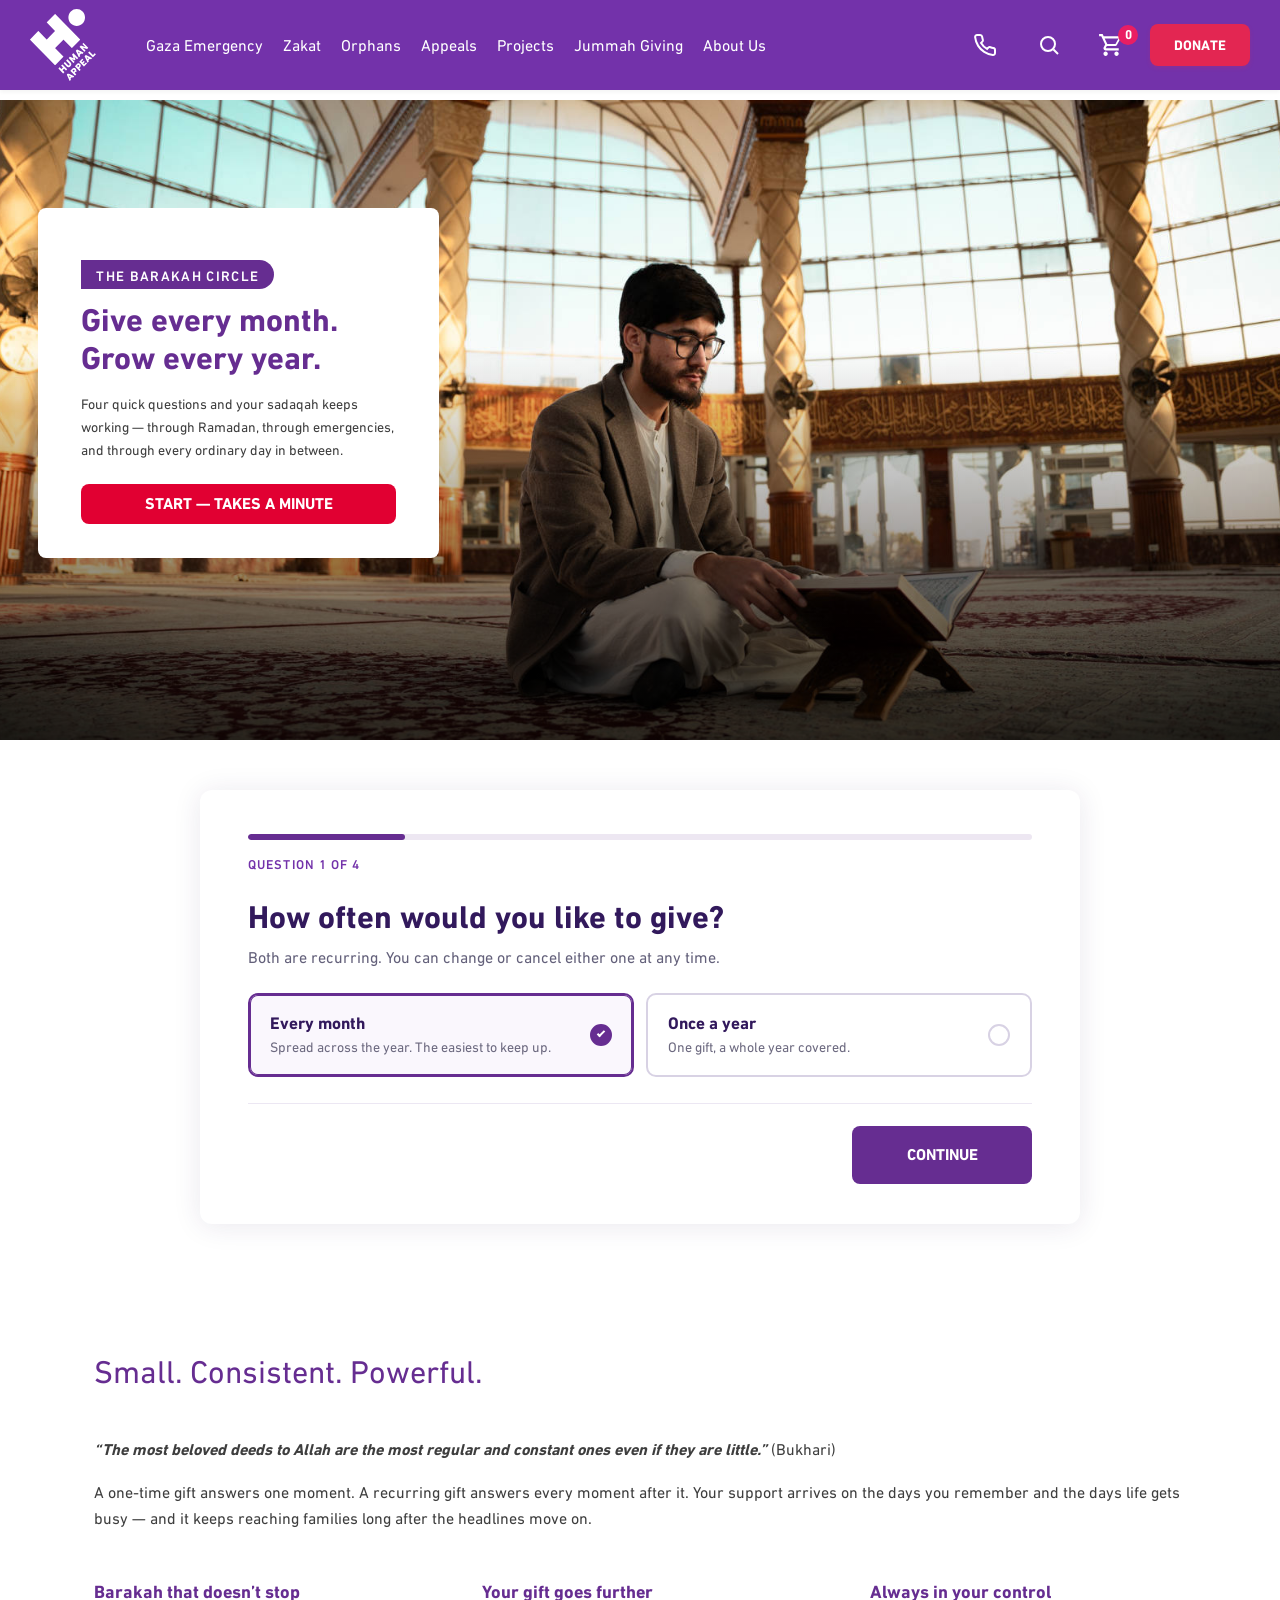
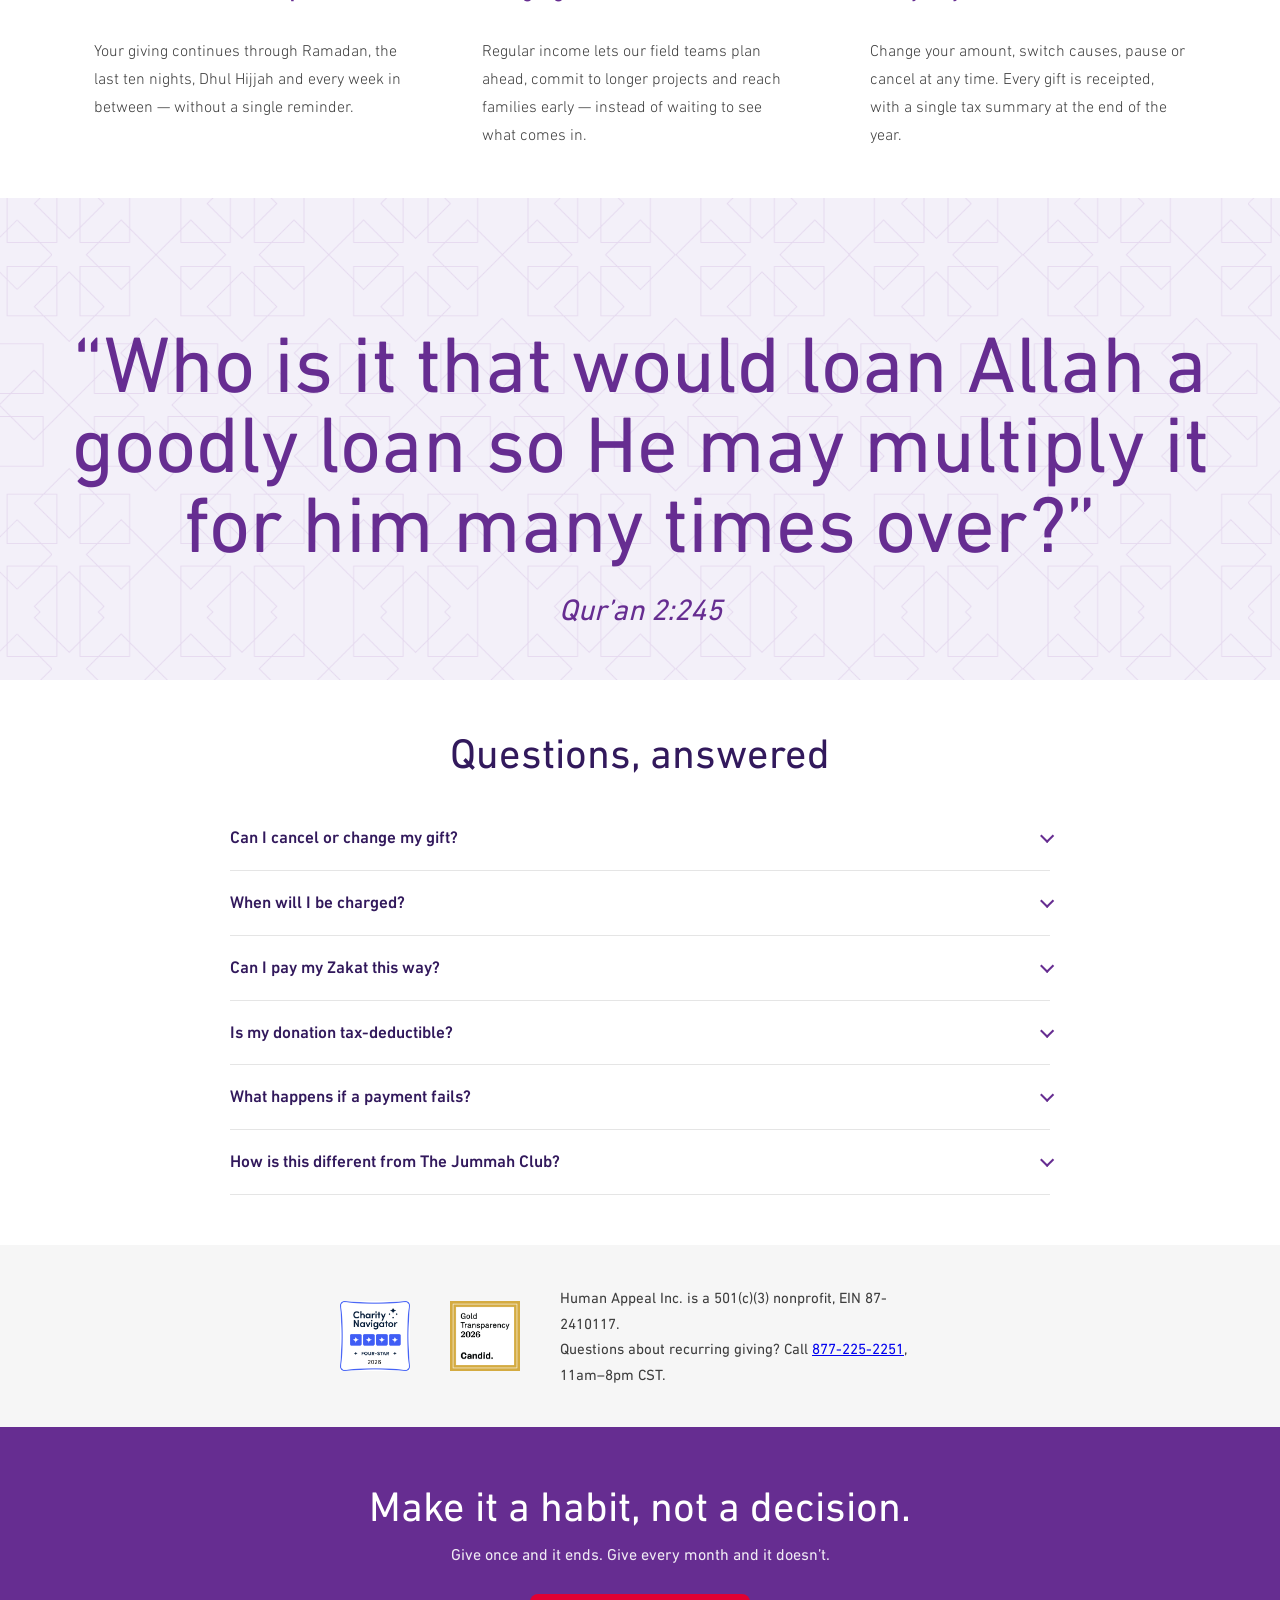
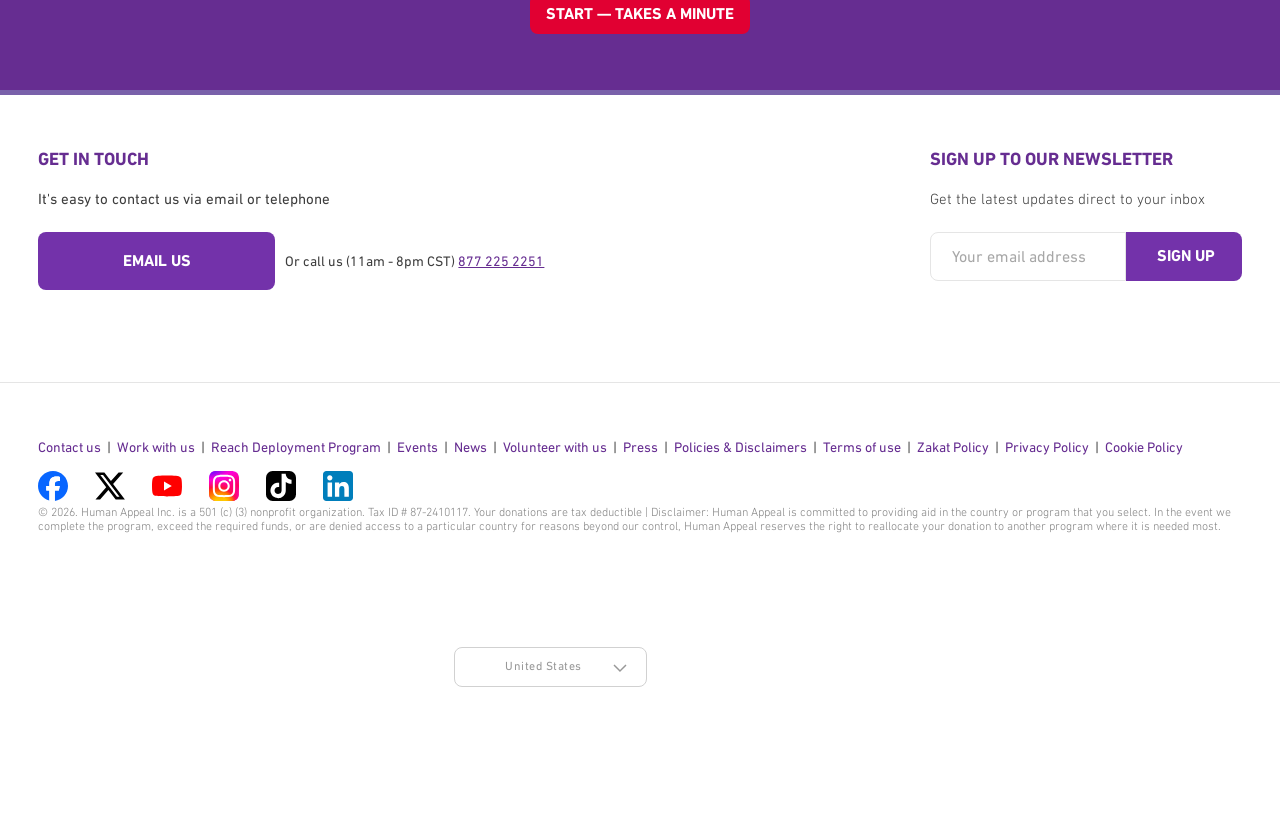
